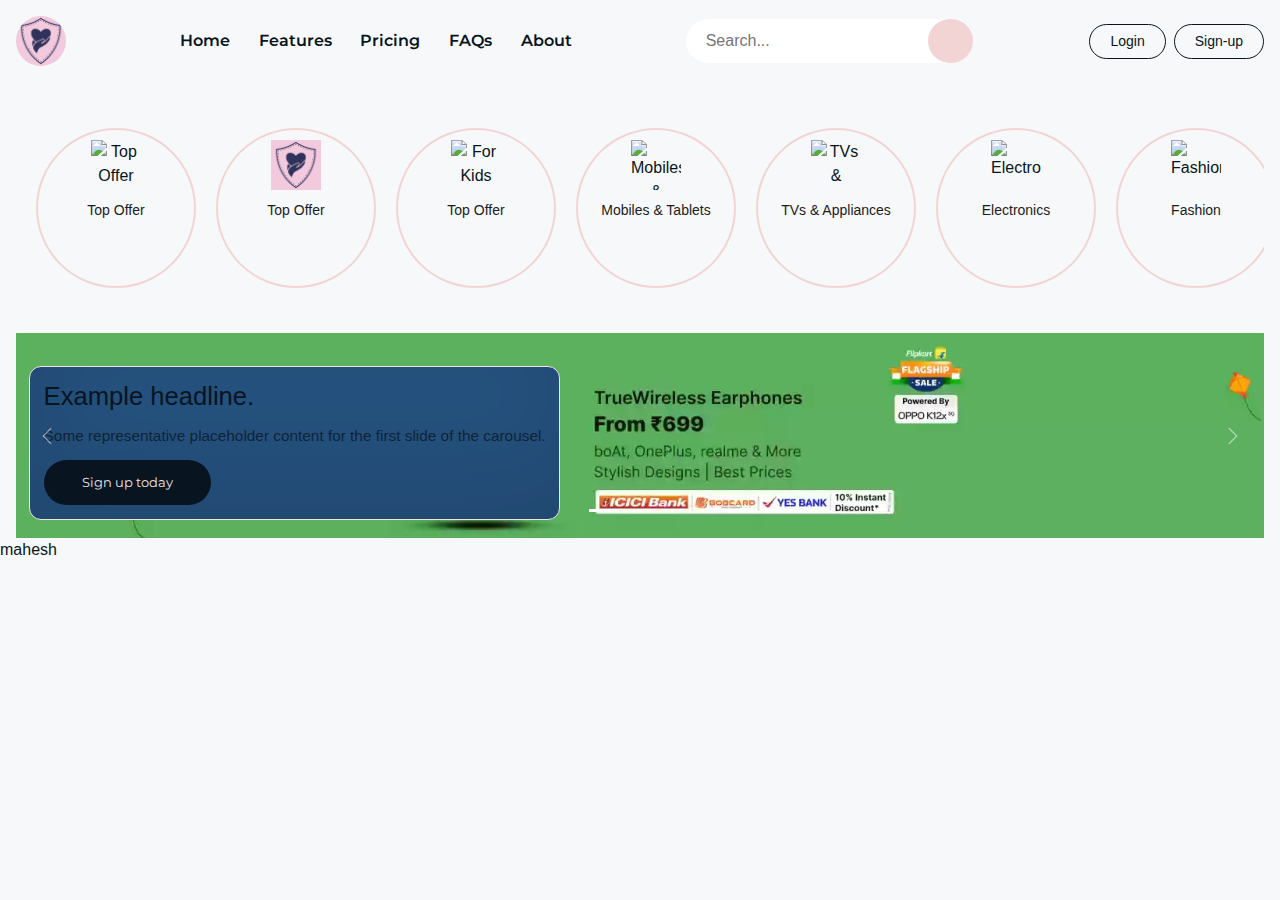
==== Home.html @ ba43386a "all good till carousel" ====
<!DOCTYPE html>
<html lang="en">

<head>
    <meta charset="UTF-8">
    <meta name="viewport" content="width=device-width, initial-scale=1.0">
    <title>Document</title>
    <link href="https://cdn.jsdelivr.net/npm/bootstrap@5.3.3/dist/css/bootstrap.min.css" rel="stylesheet"
        integrity="sha384-QWTKZyjpPEjISv5WaRU9OFeRpok6YctnYmDr5pNlyT2bRjXh0JMhjY6hW+ALEwIH" crossorigin="anonymous">
    <link rel="stylesheet" href="./global.css">

    <link rel="stylesheet" href="https://cdnjs.cloudflare.com/ajax/libs/font-awesome/6.4.2/css/all.min.css"
        integrity="sha512-z3gLpd7yknf1YoNbCzqRKc4qyor8gaKU1qmn+CShxbuBusANI9QpRohGBreCFkKxLhei6S9CQXFEbbKuqLg0DA=="
        crossorigin="anonymous" referrerpolicy="no-referrer" />

<link rel="stylesheet" href="./custom.css">
</head>

<body>

    <!-- Desktop header -->
    <!-- larger than 1030 px  -->

    <header id="large-header" class="Header p-3 large-header ">
        <div class=" H-container  d-flex flex-wrap align-items-center justify-content-between ">
            <a href="/" class="d-flex align-items-center mb-2 mb-lg-0 text-white text-decoration-none">
                <img class="logo" src="assets/logo .png" alt="logo here">
            </a>

            <ul class="nav col-12 col-lg-auto  mb-md-0">
                <li><a href="#" class="nav-link px-2 ">Home</a></li>
                <li><a href="#" class="nav-link px-2 ">Features</a></li>
                <li><a href="#" class="nav-link px-2 ">Pricing</a></li>
                <li><a href="#" class="nav-link px-2 ">FAQs</a></li>
                <li><a href="#" class="nav-link px-2 ">About</a></li>
            </ul>

            <form class="search-form col-12 col-lg-auto mb-3 mb-lg-0 me-lg-3" role="search">
                <input type="search" class="search-input " placeholder="Search..." aria-label="Search">
                <button class="search-btn" type="submit"><i class="fa fa-search"></i></button>
            </form>

            <div class="text-end d-flex justify-content-between">
                <button type="button" class="btn outline_btn me-2">Login</button>
                <button type="button" class="btn outline_btn">Sign-up</button>
            </div>
        </div>
    </header>


    <!-- smaller header -->

    <header id="small-header" class="Header  small-header">
        <div class="px-3 py-2  border-bottom ">
            <div class="d-flex justify-content-between">
                <img class="logo mx-2" src="assets/logo .png" alt="">
                <svg class="bi me-2" width="40" height="32" role="img" aria-label="Bootstrap">
                    <use xlink:href="#bootstrap" />
                </svg>
                </a>

                <ul class="nav col-12 col-lg-auto  mb-md-0">
                    <li><a href="#" class="nav-link px-2 ">Home</a></li>
                    <li><a href="#" class="nav-link px-2 ">Features</a></li>
                    <li><a href="#" class="nav-link  px-2 ">Pricing</a></li>
                    <li><a href="#" class="nav-link px-2 ">FAQs</a></li>
                    <li><a href="#" class="nav-link px-2 ">About</a></li>
                </ul>
            </div>
        </div>
        <!-- Bottom nav -->
        <div class="d-flex align-items-center py-2 px-4 justify-content-between">
                
            <form class="search-form  d-flex justify-content-between  col-lg-auto" role="search">
                <input type="search" class="search-input " placeholder="Search..." aria-label="Search">
                <button class="search-btn" type="submit"><i class="fa fa-search"></i></button>
            </form>

            <div  class="d-flex justify-content-end  column-gap-3">
                <button  type="button" class=" outline_btn mx-2  me-2">Login</button>
                <button type="button" class="btn outline_btn ">Sign-up</button>
                <!-- <button class="cart  d-flex align-items-center column-gap-2 " type="submit">
                    <i class="fa-solid fa-cart-shopping"></i></i> 
                    <a href="">Cart</a>
                </button> -->
            </div>

        </div>

    </header>


    <!-- mobile header -->
    <!-- smaller than 576  -->
    
    <header id="mobile-header" class="  mobile-header">
        <div class="px-3 py-2  border-bottom ">
            <div class="d-flex justify-content-between">
                <img class="logo mx-2" src="assets/logo .png" alt="">
                <svg class="bi me-2" width="40" height="32" role="img" aria-label="Bootstrap">
                    <use xlink:href="#bootstrap" />
                </svg>
                
                <div  class="d-flex align-items-center justify-content-end  column-gap-1">
                  <button  type="button" class=" login outline_btn column-gap-3 ">
                      <i  class="fa fa-user"></i>
                      <a class="login" href="">Login</a>
                    </button>
                    <!-- Hamburger menu -->
                    <i onclick="sidebarHandler()" style="font-size:25px;" class=" mx-2  fa fa-bars"></i>

                <!-- SIDEBAR -->
       


                <!-- <button type="button" class="btn  btn-primary">Sign-up</button> -->
                <!-- <button class="cart  d-flex align-items-center column-gap-2 " type="submit">
                    <i class="fa-solid fa-cart-shopping"></i></i> 
                    <a href="">Cart</a>
                </button> -->
            </div>


            </div>
        </div>
        <!-- Bottom nav -->
        <div class="d-flex align-items-center py-2 px-4 justify-content-between">
                
            <form class="search-form w-100  d-flex justify-content-between  col-lg-auto" role="search">
                <input type="search" class="search-input " placeholder="Search..." aria-label="Search">
                <button class="search-btn" type="submit"><i class="fa fa-search"></i></button>
            </form>
        </div>

    </header>

    <!-- SIDEBAR FOR MOBILE HEADER -->

    
  <div style="height: 100%;"  id="sideBar" class="hidden  w-100 glassmorphism  flex-column flex-shrink-0 p-3 " style="width: 280px;">
    <div class="sidebarTop d-flex justify-content-between align-items-center"> 
      <div class=" d-flex">

         
        <div  class="d-flex align-items-center justify-content-end  column-gap-1">
          <button  type="button" class=" login outline_btn column-gap-3 ">
              <i  class="fa fa-user"></i>
              <a class="login" href="">Login</a>
            </button>
            <!-- Hamburger menu -->
            
        <!-- SIDEBAR -->



        <!-- <button type="button" class="btn  btn-primary">Sign-up</button> -->
        <!-- <button class="cart  d-flex align-items-center column-gap-2 " type="submit">
            <i class="fa-solid fa-cart-shopping"></i></i> 
            <a href="">Cart</a>
        </button> -->
    </div>

      </div>
        <button style="background-color: transparent; border: none;" >
            <i onclick="sidebarHandler()"  style="font-size: 30px;" class="fa-solid fa-xmark"></i>
        </button>
    
    </div>

    <hr>

    <ul class="nav nav-pills flex-column mb-auto">
      <li class="nav-item">
        <a href="#" class="nav-link" aria-current="page">
          <svg class="bi pe-none me-2" width="16" height="16"><use xlink:href="#home"/></svg>
          Home
        </a>
      </li>
      <li>
        <a href="#" class="nav-link ">
          <svg class="bi pe-none me-2" width="16" height="16"><use xlink:href="#speedometer2"/></svg>
          Dashboard
        </a>
      </li>
      <li>
        <a href="#" class="nav-link ">
          <svg class="bi pe-none me-2" width="16" height="16"><use xlink:href="#table"/></svg>
          Orders
        </a>
      </li>
      <li>
        <a href="#" class="nav-link ">
          <svg class="bi pe-none me-2" width="16" height="16"><use xlink:href="#grid"/></svg>
          Products
        </a>
      </li>
      <li>
        <a href="#" class="nav-link">
          <svg class="bi pe-none me-2" width="16" height="16"><use xlink:href="#people-circle"/></svg>
          Customers
        </a>
      </li>
    </ul>
    <hr>
    
  </div>  


  <!-- SIDEBAR  NOT COMPLETED  -->




  <!-- DIFFERENT  PRODUCT TYPE SLIDER  -->
<div class="main-con">
  <div class="category-container">
    <div class="category-item">
      <img src="top-offer.png" alt="Top Offer">
      <p>Top Offer</p>
    </div>
    <div class="category-item">
      <img src="assets/logo .png" alt="Books">
      <p>Top Offer</p>
    </div>
    <div class="category-item">
      <img src="kids.png" alt="For Kids">
      <p>Top Offer</p>
    </div>
    <div class="category-item">
      <img src="mobiles-tablets.png" alt="Mobiles & Tablets">
      <p>Mobiles & Tablets</p>
    </div>
    <div class="category-item">
      <img src="tvs-appliances.png" alt="TVs & Appliances">
      <p>TVs & Appliances</p>
    </div>
    <div class="category-item">
      <img src="electronics.png" alt="Electronics">
        <p>Electronics</p>
    </div>
    <div class="category-item">
        <img src="fashion.png" alt="Fashion">
        <p>Fashion</p>
    </div>
    <div class="category-item">
      <img src="beauty.png" alt="Beauty">
      <p>Beauty</p>
    </div>
    <div class="category-item">
      <img src="home-kitchen.png" alt="Home & Kitchen">
      <p>Home & Kitchen</p>
    </div>
    <div class="category-item">
      <img src="furniture.png" alt="Furniture">
      <p>Furniture</p>
    </div>
    <div class="category-item">
      <img src="travel.png" alt="Travel">
      <p>Travel</p>
    </div>
    <div class="category-item">
      <img src="grocery.png" alt="Grocery">
      <p>Grocery</p>
    </div>
  </div>
</div>
  
  <!-- CAROUSAL SECTION -->
  
  
  <div style="width: 97.5vw; margin: auto;" id="myCarousel" class="carousel slide mb-6" data-bs-ride="carousel">
    <div class="carousel-indicators">
      <button type="btn-sm" data-bs-target="#myCarousel" data-bs-slide-to="0" class="active" aria-current="true" aria-label="Slide 1"></button>
      <button type="btn-sm" data-bs-target="#myCarousel" data-bs-slide-to="1" aria-label="Slide 2"></button>
      <button type="btn-sm" data-bs-target="#myCarousel" data-bs-slide-to="2" aria-label="Slide 3"></button>
    </div>
    <div class="carousel-inner">
      <div class="carousel-item active">
        <div class="carousel-img-wrapper">
          <img src="assets/carousel1.webp" class="img-fluid" alt="">
        </div>
        <div class="container">
          <div style="max-width:fit-content; max-height: fit-content; padding: 1px ; align-self: center;" class="carousel-caption glassmorphism text-start">
            <h1>Example headline.</h1>
            <p class="opacity-75">Some representative placeholder content for the first slide of the carousel.</p>
            <p><a style="text-decoration: none; padding: 1vw 3vw;" class="btn btn-md pulse_btn" href="#">Sign up today</a></p>
          </div>
        </div>
      </div>
      <div class="carousel-item">
        <div class="carousel-img-wrapper">
          <img src="assets/cr2.webp" class="img-fluid" alt="">
        </div>
        <div class="container">
          <div style="max-width:fit-content; max-height: fit-content; padding: 1px; align-self: flex-end;" class="carousel-caption glassmorphism">
            <h1>Another example headline.</h1>
            <p>Some representative placeholder content for the second slide of the carousel.</p>
            <p><a style="text-decoration: none; padding: 1vw 3vw;" class="btn btn-md pulse_btn" href="#">Learn more</a></p>
          </div>
        </div>
      </div>
      <div class="carousel-item">
        <div class="carousel-img-wrapper">
          <img src="assets/cr3.webp" class="img-fluid" alt="">
        </div>
        <div class="container">
          <div style="max-width:fit-content; max-height: fit-content; padding: 1px;" class="carousel-caption  glassmorphism text-end">
            <h1>One more for good measure.</h1>
            <p>Some representative placeholder content for the third slide of this carousel.</p>
            <p><a style="text-decoration: none; padding: 1vw 3vw;" class="btn pulse_btn btn-md" href="#">Browse gallery</a></p>
          </div>
        </div>
      </div>
    </div>
    <button class="carousel-control-prev" type="button" data-bs-target="#myCarousel" data-bs-slide="prev">
      <span class="carousel-control-prev-icon" aria-hidden="true"></span>
      <span class="visually-hidden">Previous</span>
    </button>
    <button class="carousel-control-next" type="button" data-bs-target="#myCarousel" data-bs-slide="next">
      <span class="carousel-control-next-icon" aria-hidden="true"></span>
      <span class="visually-hidden">Next</span>
    </button>
  </div>
  

  <div> mahesh </div>



    <script src="https://cdn.jsdelivr.net/npm/bootstrap@5.3.3/dist/js/bootstrap.bundle.min.js"
        integrity="sha384-YvpcrYf0tY3lHB60NNkmXc5s9fDVZLESaAA55NDzOxhy9GkcIdslK1eN7N6jIeHz"
        crossorigin="anonymous"></script>
    <script src="./script.js"></script>
</body>

</html>
---- global.css ----
@import url('https://fonts.googleapis.com/css2?family=Lato:wght@400;700&family=Montserrat:wght@400;700&family=Nunito:wght@400;700&family=Oswald:wght@400;700&family=Pacifico&display=swap');

:root {
    /* COLORS */
--primary-color: #081520;        /* Primary buttons, links, and important highlights */
--secondary-color: #eee4e3;      /* Secondary buttons, alerts, or call-to-action elements */
--background-color: #f6f8fa;     /* Light background to contrast with the dark primary color */
--text-color: #1c1c1c;           /* Dark text for readability against the light background */
--heading-color: #2f3e4e;        /* Darker heading color to provide hierarchy */
--border-color: #f3d4d4;         /* Borders and dividers */
--hover-color: #25517e;          /* Hover states on buttons, links, etc. */
--shadow-color: rgba(0, 0, 0, 0.1); /* Box shadows */
--accent-color: #3b84a1;         /* Accents like badges, notifications, or highlights */


    /* FONTS */
 /* Primary Font: Use for headers, navigation bar, and buttons */
 --primary-font: 'Montserrat', sans-serif;

 /* Secondary Font: Use for body text, product descriptions, and blog posts */
 --secondary-font: 'Lato', sans-serif;

 /* Accent Font: Use for callouts and section titles (e.g., Featured Products, Sale Items) */
 --accent-font: 'Oswald', sans-serif;

 /* Support Font: Use for footer text, legal text, and small print */
 --support-font: 'Nunito', sans-serif;

 /* Decorative Font: Use for logos, special promotions, and sale banners */
 --decorative-font: 'Pacifico', cursive;

}





.pulse_btn {
    border-radius: 9999px;
    background-color: var(--primary-color);
    color: var(--secondary-color);
    padding: 0.375rem 1.25rem;
    font-family: var(--primary-font);
    font-size: 0.875rem;
    transition: all 0.3s ease;
    border: none;
    display: inline-flex;
    justify-content: center;
    align-items: center;
    font-size: 1vw;
  }
  
  .pulse_btn:hover {
    transform: scale(1.05);
    box-shadow: 0 0 10px var(--hover-color);
  }
  
  .pulse_btn:active {
    transform: scale(0.95);
    box-shadow: 0 0 5px var(--hover-color);
  }
  



.fill_animation_btn {
    border-radius: 9999px;
    background-color: transparent;
    color: var(--primary-color);
    padding: 0.375rem 1.25rem;
    font-family: var(--support-font);
    font-size: 0.875rem;
    transition: all 0.3s ease;
    border: 1px solid var(--primary-color);
    display: inline-flex;
    justify-content: center;
    align-items: center;
    position: relative;
    overflow: hidden;
  }
  
  .fill_animation_btn:hover {
    color: var(--secondary-color);
  }
  
  .fill_animation_btn::before {
    content: "";
    position: absolute;
    top: 0;
    left: -100%;
    width: 100%;
    height: 100%;
    background-color: var(--primary-color);
    transition: all 0.3s ease;
    z-index: -1;
  }
  
  .fill_animation_btn:hover::before {
    left: 0;
  }
  

.transparent_btn {
    border-radius: 9999px;
    background-color: transparent;
    color: var(--primary-color);
    padding: 0.375rem 1.25rem;
    font-family: var(--support-font);
    font-size: 0.875rem;
    transition: background-color 0.2s, color 0.2s;
    border: 1px solid var(--primary-color);
    display: inline-flex;
    justify-content: center;
    align-items: center;
  }
  
  .transparent_btn:hover {
    background-color: var(--primary-color);
    color: var(--secondary-color);
  }
  



  .accent_btn {
    border-radius: 0.375rem;
    background-color: var(--accent-color);
    color: var(--secondary-color);
    padding: 0.5rem 1.5rem;
    font-family: var(--accent-font);
    font-size: 1rem;
    transition: transform 0.2s, box-shadow 0.2s;
    border: none;
    display: inline-flex;
    justify-content: center;
    align-items: center;
    box-shadow: 0 4px 6px var(--shadow-color);
  }
  
  .accent_btn:hover {
    transform: scale(1.05);
    box-shadow: 0 6px 8px var(--shadow-color);
  }
  

  .black_btn {
    border-radius: 9999px;
    border: 1px solid var(--primary-color);
    background-color: var(--primary-color);
    padding-top: 0.375rem;
    padding-bottom: 0.375rem;
    padding-left: 1.25rem;
    padding-right: 1.25rem;
    color: var(--secondary-color);
    transition: all 0.2s;
    text-align: center;
    font-size: 0.875rem;
    font-family: 'Inter', sans-serif;
    display: flex;
    justify-content: center;
    align-items: center;
  }
  
  .black_btn:hover {
    background-color: var(--secondary-color);
    color: var(--primary-color);
  }
  
  .outline_btn {
    border-radius: 9999px;
    border: 1px solid var(--primary-color);
    background-color: transparent;
    padding-top: 0.375rem;
    padding-bottom: 0.375rem;
    padding-left: 1.25rem;
    padding-right: 1.25rem;
    color: var(--primary-color);
    transition: all 0.2s;
    text-align: center;
    font-size: 0.875rem;
    font-family: 'Inter', sans-serif;
    display: flex;
    justify-content: center;
    align-items: center;
  }
  
  .outline_btn:hover {
    background-color: var(--primary-color);
    color: var(--secondary-color);
  }
  
  
  .orange_gradient {
    background-image: linear-gradient(to right, #f59e0b, #ea580c, #d97706);
    background-clip: text;
    color: transparent;
  }
  
  .green_gradient {
    background-image: linear-gradient(to right, #4ade80, #10b981);
    background-clip: text;
    color: transparent;
  }
  
  .blue_gradient {
    background-image: linear-gradient(to right, #2563eb, #06b6d4);
    background-clip: text;
    color: transparent;
  }
  
  .desc {
    margin-top: 1.25rem;
    font-size: 1.125rem;
    color: var(--hover-color);
    max-width: 42rem;
  }
  
  .copy_btn {
    width: 1.75rem;
    height: 1.75rem;
    border-radius: 9999px;
    background-color: var(--shadow-color);
    box-shadow: inset 10px -50px 94px 0 var(--hover-color);
    backdrop-filter: blur(10px);
    display: flex;
    justify-content: center;
    align-items: center;
    cursor: pointer;
  }
  
  .glassmorphism {
    border-radius: 0.75rem;
    border: 1px solid var(--secondary-color);
    background-color: var(--hover-color);
    box-shadow: inset 10px -50px 94px 0 var(--shadow-color);
    backdrop-filter: blur(10px);
    padding: 1.25rem;
  }
  


body {
    display: flex;
    flex-direction: column;
    scroll-behavior: smooth;
    /* background-color: #30325b !important; */
    overflow-x: hidden !important;
    font-family: Arial, sans-serif;
    background-color: var(--background-color);
    color: var(--primary-color);
  }
  

.hidden {
    top:0;
    left: 110vw;
    display: none;
  }
  
  .flex {

    display: flex;
    position: absolute;
    top: 0;
    left: 0;

  }
  


#small-header{
    width: 100vw;
display: flex;
flex-direction: column;
}


#large-header{
    display: none;
}

#mobile-header{
    overflow: hidden;
    width: 100vw;
}


.Header{
    background-color: var(--background-color);
    color: var(--primary-color) ;
}

.H-container{
    display: flex;
    justify-content: space-evenly;
}

.logo{
    width: 50px;
    height: 50px;
    border-radius: 300px;
}

.nav{
    font-weight: 600;
    font-family: var(--primary-font);
    width: fit-content;
    display: flex;
    gap: 1vw;
}
.nav a{
    color: var(--primary-color);
}
.nav a:hover{
    color: var(--hover-color);
}

.search-form{
    margin: 0;
    border-radius: 60px;
    background-color: white;
    width: fit-content;
    display: flex;
    flex-direction: row;
}

.search-input{
    outline: none;
    border-radius: 40px;
    padding: 10px;
    border: none;
    margin: 0px 5px 0px 10px;
}

.search-btn{
    background-color: var(--border-color);
    width: 45px;
    border-radius: 60px;
    border: none;
    margin-right: -5px;
}

.search-btn:hover{
    color:var(--secondary-color) ;
    background-color: var(--primary-color);
}

.cart{
    border: none;
}

.cart i{
    color: var(--primary-color);
}
.cart a{
    text-decoration: none;
    font-size: 20px;
    font-weight:700;
    font-family: var(--primary-font);
}

.fa-search{
    border: none;
    text-decoration: none;
}

.fa-cart-shopping{
    /* width: 60px; */
    /* height: 60px; */
       font-size: 2vw;
}

.fa-bars:hover{
color: var(--secondary-color);
}

.login a {
    
    color: var(--primary-color);
    outline: none;
    border: none;
    text-decoration: none;
    font-family: var(--primary-font);
    /* color: var(--primary-color); */
}
.login:hover a{
    color: whitesmoke;
}


/* SIDEBAR */


#sideBar{
    background-color: var(--border-color);
}

.nav-link{
    color: var(--primary-color);
}



/* DIFFERENT PRODUCT TYPE */


.main-con{
    overflow-x: scroll;
    overflow-y: hidden;
    -ms-overflow-style: none;  /* IE and Edge */
    scrollbar-width: none; 
    width: 97.5vw;
    margin: auto;
    margin-top: 2vw ;
    margin-bottom: 2vw ;
    
}


.main-con::-webkit-scrollbar {
    display: none;  /* Safari and Chrome */
}



.category-container {
    display: flex;
    overflow-x: auto;
    padding: 20px;
    gap: 20px;
    justify-content: center;
    width: fit-content;
}

.category-item {
    display: flex;
    flex-direction: column;
    align-items: center;
    text-align: center;
    width: 160px;
    height: 160px;
    border: 2px solid var(--border-color);
    /* border-color: var(--border-color); */
    border-radius: 120px;
    padding: 10px;
    transition: transform 0.3s ease;
}

.category-item img {
    width: 50px;
    height: 50px;
}

.category-item p {
    margin-top: 10px;
    font-size: 14px;
    color: var(--text-color) ;
}

.category-item:hover {
    transform: scale(1.1);
}

/* Responsive for smaller screens */
@media (max-width: 768px) {
    .category-container {
        overflow-x: scroll;
        padding: 10px;
    }
    
    
}










/* CAROUSEL */

.carousel-inner{
    height: 16vw;
    max-height: fit-content;
    
}

.carousel-caption{
    
    left: 1vw;
}

.carousel-img-wrapper {
  position: relative;
  width: 100%;
  padding-top: calc(265 / 1600 * 100%); /* Aspect ratio: height / width * 100% */
  overflow: hidden;
}

.carousel-img-wrapper img {
  position: absolute;
  top: 0;
  left: 0;
  width: 100%;
  height: 100%;
  object-fit: cover;
}

.carousel-indicators button {
  width: 12px;
  height: 12px;
  background-color: var(--text-color);
}

.carousel-control-prev, .carousel-control-next {
  width: 5%;
}

.carousel-control-prev-icon, .carousel-control-next-icon {
  width: 20px;
  height: 20px;
  background-size: 100% 100%;
}


.carousel-caption h1{
    margin: 1vw;
    color: var(--primary-color);
    font-size: 2vw;
}

.carousel-caption p{
    margin: 1vw;
    color: var(--primary-color);
    font-size: 1.2vw;
}








@media (min-width: 1030px) {
    
    #large-header{
        display: block;
    }
    #small-header{
        display: none;
    }
    
#mobile-header{
    display: none;
}


#sideBar{
    display: none;
}



    /* Styles for large desktops and larger screens */
}

@media (min-width: 769px) and (max-width: 1029px) {
      
    #large-header{ 
        display: none;
    }

    
#small-header{
    display: block;
}


#mobile-header{
    display: none;
}

#sideBar{
    display: none;
}


.carousel-caption{
    position: relative;
    top: -14vw;
    /* margin: auto; */
}


    
}
@media (min-width: 577px) and (max-width: 768px) {
    /* Styles for tablets */
    
#large-header{
    display: none;
}

#mobile-header{
    display: none;
}

#sideBar{
    display: none;
}


.carousel-caption{
    position: relative;
    top: -14vw;
}


.carousel-indicators{
    display: none;
  }
  

}

@media (max-width: 576px) {
    /* Styles for extra small devices like smartphones */
    
#large-header{
    display: none;
}

#small-header{
    display: none;
}


.carousel-indicators{
    display: none;
  }
  
  

.carousel-caption{
    position: relative;
    top: -14vw;
}

.carousel-caption h1{
    margin: 1vw;
    font-size: 1vw;
}

.carousel-caption p{
    margin: 1vw;
    font-size: 0.8vw;
}
  
}
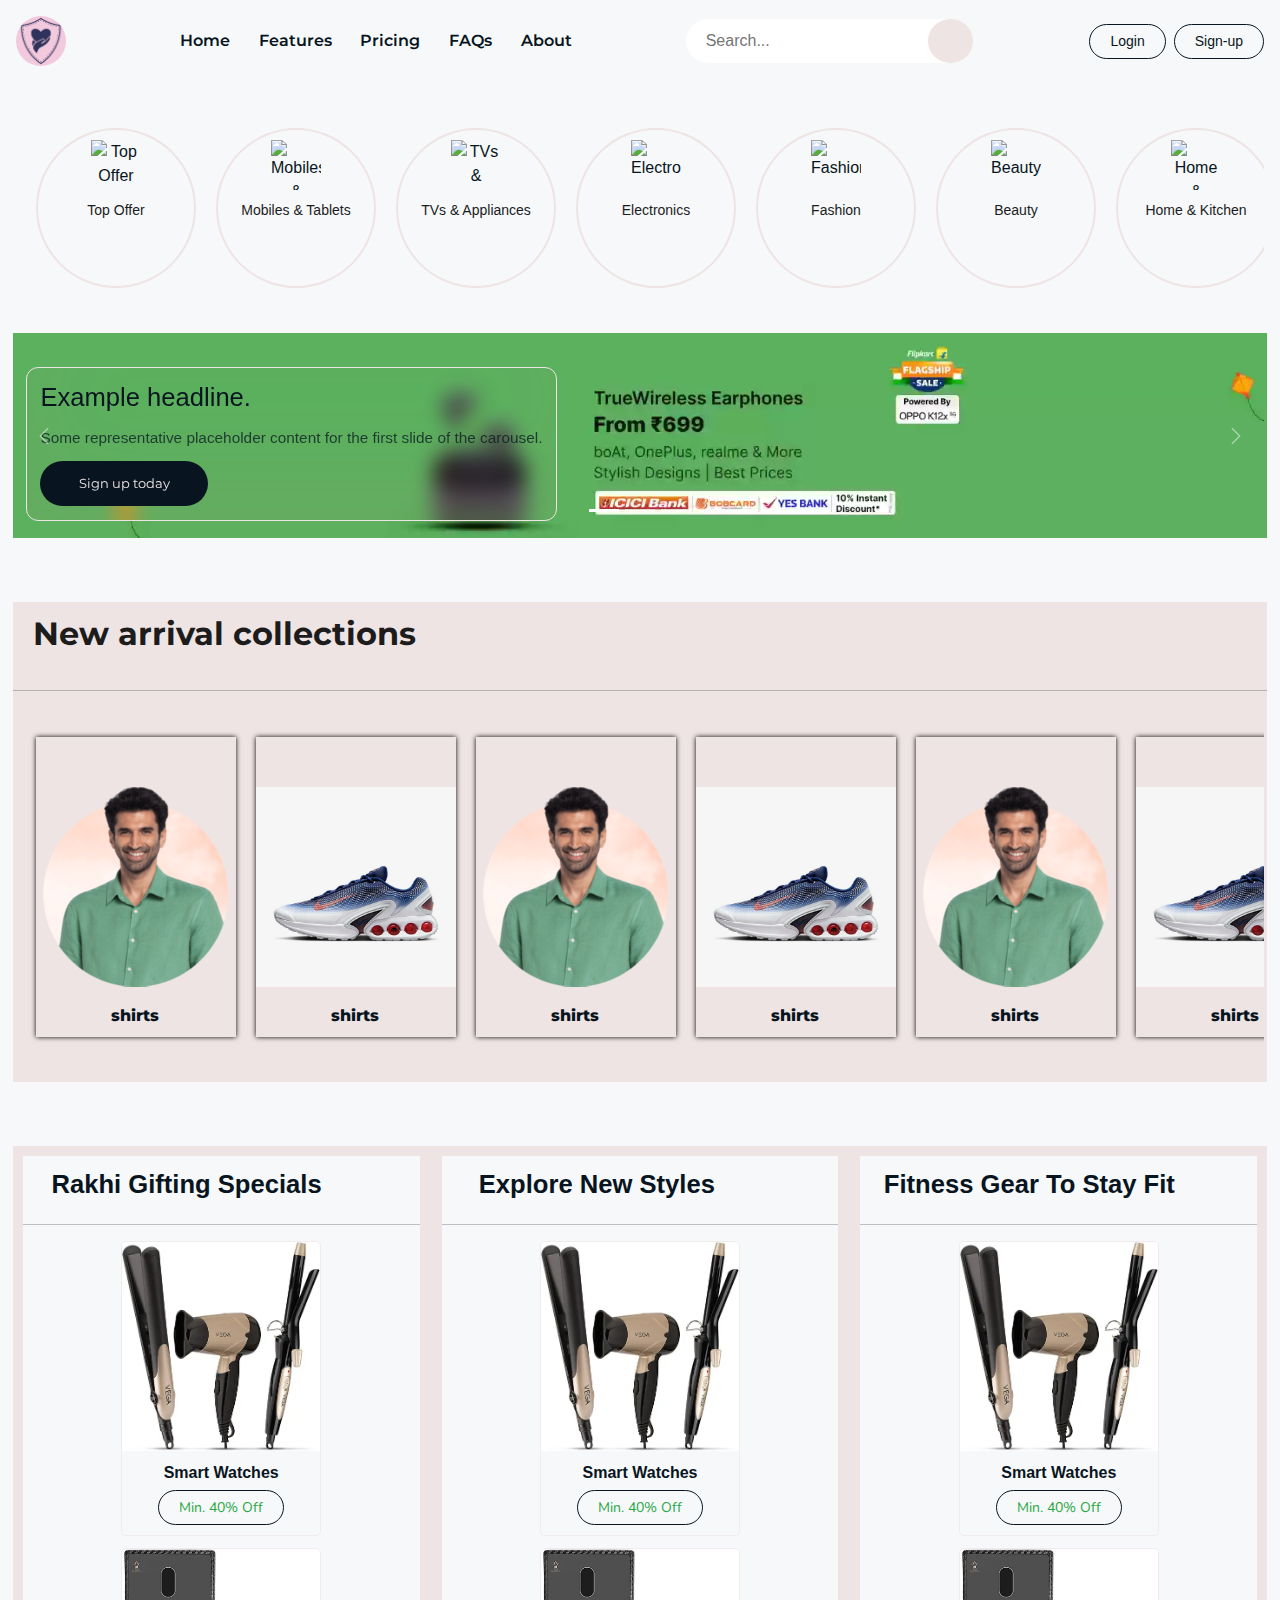
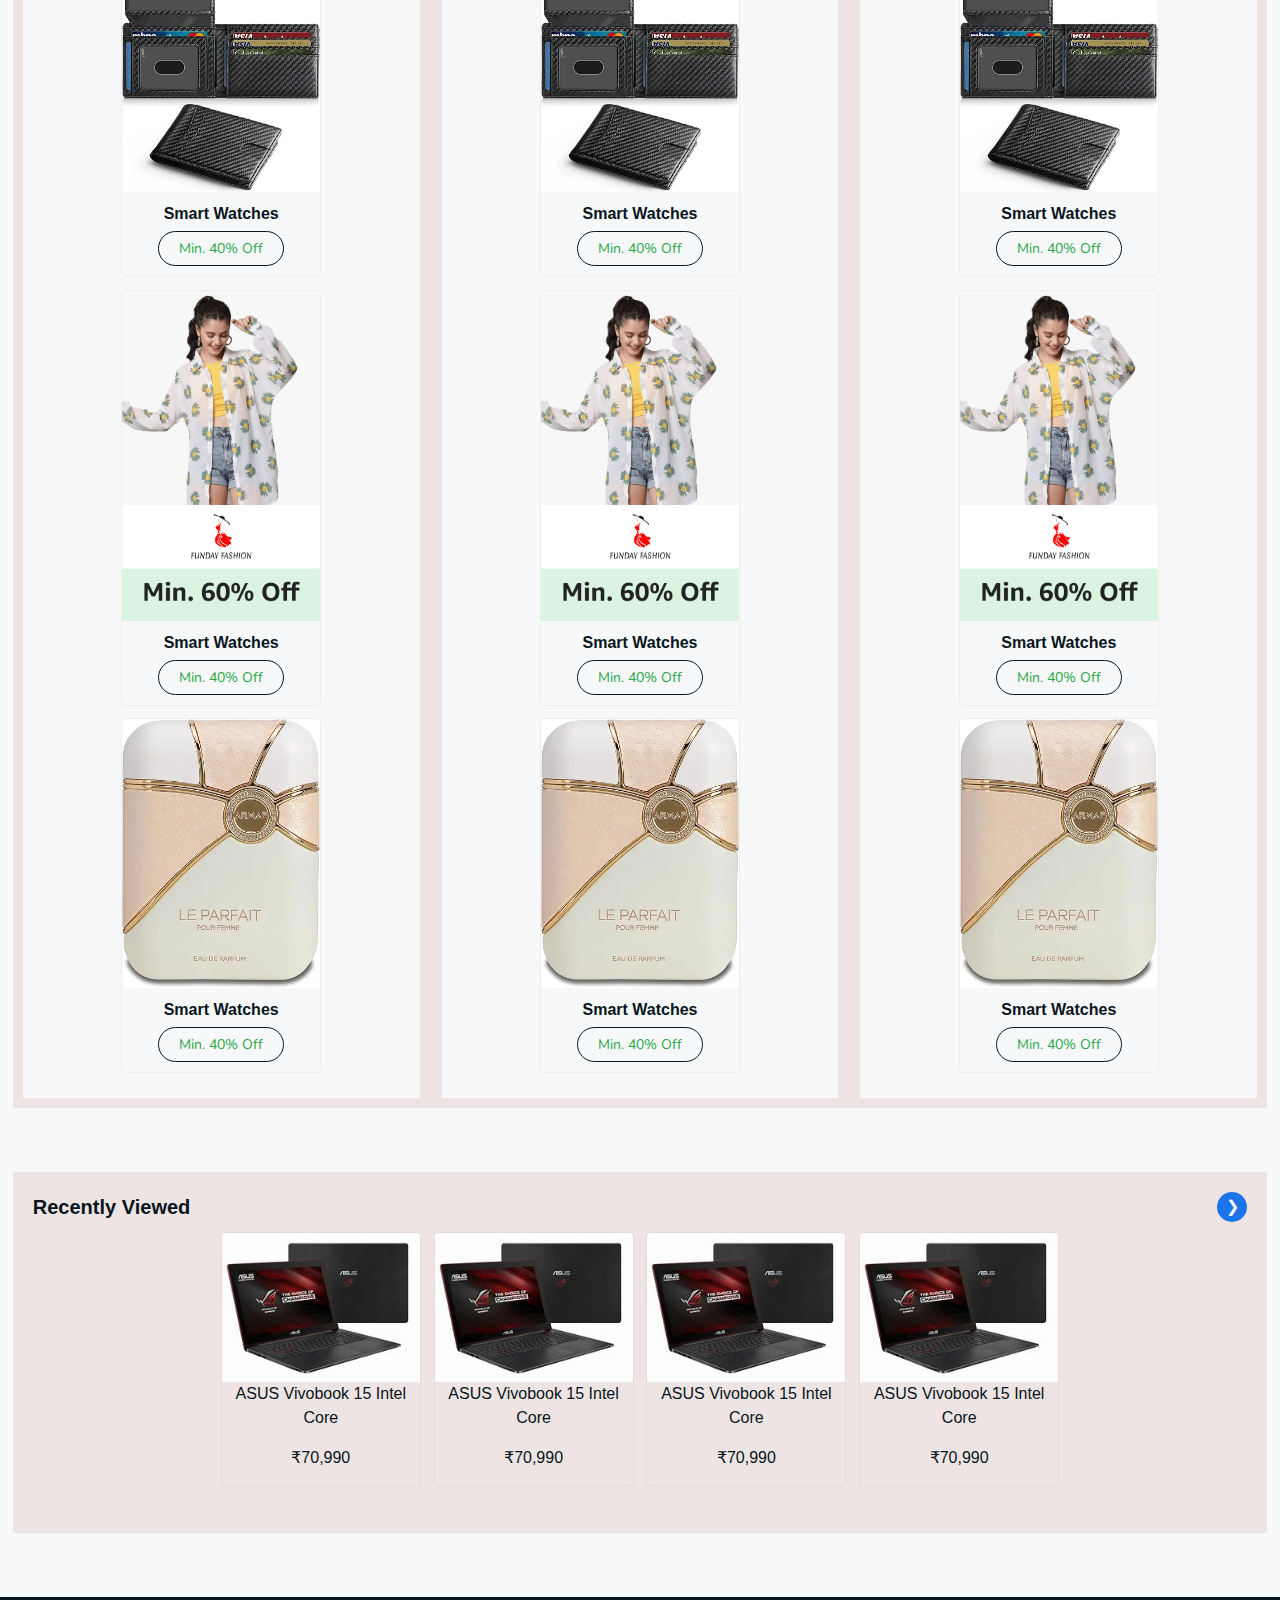
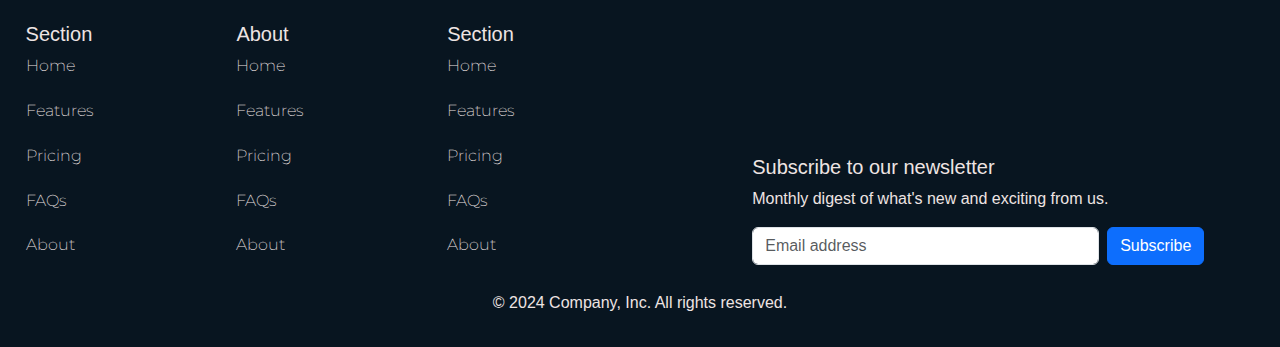
==== commit 87f4a37f: "home page design completed and it is responsiveness is fine" ====
--- a/Home.html
+++ b/Home.html
@@ -218,14 +218,7 @@
       <img src="top-offer.png" alt="Top Offer">
       <p>Top Offer</p>
     </div>
-    <div class="category-item">
-      <img src="assets/logo .png" alt="Books">
-      <p>Top Offer</p>
-    </div>
-    <div class="category-item">
-      <img src="kids.png" alt="For Kids">
-      <p>Top Offer</p>
-    </div>
+   
     <div class="category-item">
       <img src="mobiles-tablets.png" alt="Mobiles & Tablets">
       <p>Mobiles & Tablets</p>
@@ -268,7 +261,7 @@
   <!-- CAROUSAL SECTION -->
   
   
-  <div style="width: 97.5vw; margin: auto;" id="myCarousel" class="carousel slide mb-6" data-bs-ride="carousel">
+  <div style="width: 98vw; margin: auto; margin-bottom: 5vw;" id="myCarousel" class="carousel slide mb-6" data-bs-ride="carousel">
     <div class="carousel-indicators">
       <button type="btn-sm" data-bs-target="#myCarousel" data-bs-slide-to="0" class="active" aria-current="true" aria-label="Slide 1"></button>
       <button type="btn-sm" data-bs-target="#myCarousel" data-bs-slide-to="1" aria-label="Slide 2"></button>
@@ -323,7 +316,530 @@
   </div>
   
 
-  <div> mahesh </div>
+  <!-- NEW ARRIVAL SECTION  -->
+
+  <div style="width: 98vw; margin: auto; margin-bottom: 5vw;" class="new-arrivals"> 
+    <div class="n-a-top">
+      <h2>New arrival collections</h2>
+      
+    </div>
+    <hr>
+
+    <div class="n-a-body">
+      <div style="display: flex; flex-direction: row;" class="category-container">
+     
+        <!-- card -->
+        <div class="con">
+          <img class="card-image" src="assets/menShirt.png" alt="Flower Embroidery Hoop Art">
+          <div class="overlay">
+            <div class="items"></div>
+            <div class="items head">
+              <p>Flower Embroidery Hoop Art</p>
+              <hr>
+            </div>
+            <div class="items price">
+              <p class="old">$699</p>
+              <p class="new">$345</p>
+            </div>
+            <div class="items cart">
+              <span>EXPLORE MORE</span>
+              <i style="padding-left: 4px; color: var(--secondary-color);" class="fa-solid fa-arrow-right"></i>              
+            
+            </div>
+          </div>
+          <p class="n-a-card-names" >shirts</p>
+        </div>
+        
+     
+        
+     
+        <!-- card -->
+        <div class="con">
+          <img class="card-image" src="assets/ms1.png" alt="Flower Embroidery Hoop Art">
+          <div class="overlay">
+            <div class="items"></div>
+            <div class="items head">
+              <p>Flower Embroidery Hoop Art</p>
+              <hr>
+            </div>
+            <div class="items price">
+              <p class="old">$699</p>
+              <p class="new">$345</p>
+            </div>
+            <div class="items cart">
+              <span>EXPLORE MORE</span>
+              <i style="padding-left: 4px; color: var(--secondary-color);" class="fa-solid fa-arrow-right"></i>              
+              
+            </div>
+          </div>
+          <p class="n-a-card-names" >shirts</p>
+        </div>
+        
+
+        
+
+        
+        <!-- card -->
+        <div class="con">
+          <img class="card-image" src="assets/menShirt.png" alt="Flower Embroidery Hoop Art">
+          <div class="overlay">
+            <div class="items"></div>
+            <div class="items head">
+              <p>Flower Embroidery Hoop Art</p>
+              <hr>
+            </div>
+            <div class="items price">
+              <p class="old">$699</p>
+              <p class="new">$345</p>
+            </div>
+            <div class="items cart">
+              <span>EXPLORE MORE</span>
+              <i style="padding-left: 4px; color: var(--secondary-color);" class="fa-solid fa-arrow-right"></i>              
+            
+            </div>
+          </div>
+          <p class="n-a-card-names" >shirts</p>
+        </div>
+        
+     
+        
+     
+        <!-- card -->
+        <div class="con">
+          <img class="card-image" src="assets/ms1.png" alt="Flower Embroidery Hoop Art">
+          <div class="overlay">
+            <div class="items"></div>
+            <div class="items head">
+              <p>Flower Embroidery Hoop Art</p>
+              <hr>
+            </div>
+            <div class="items price">
+              <p class="old">$699</p>
+              <p class="new">$345</p>
+            </div>
+            <div class="items cart">
+              <span>EXPLORE MORE</span>
+              <i style="padding-left: 4px; color: var(--secondary-color);" class="fa-solid fa-arrow-right"></i>              
+              
+            </div>
+          </div>
+          <p class="n-a-card-names" >shirts</p>
+        </div>
+        
+
+        
+
+        
+        <!-- card -->
+        <div class="con">
+          <img class="card-image" src="assets/menShirt.png" alt="Flower Embroidery Hoop Art">
+          <div class="overlay">
+            <div class="items"></div>
+            <div class="items head">
+              <p>Flower Embroidery Hoop Art</p>
+              <hr>
+            </div>
+            <div class="items price">
+              <p class="old">$699</p>
+              <p class="new">$345</p>
+            </div>
+            <div class="items cart">
+              <span>EXPLORE MORE</span>
+              <i style="padding-left: 4px; color: var(--secondary-color);" class="fa-solid fa-arrow-right"></i>              
+            
+            </div>
+          </div>
+          <p class="n-a-card-names" >shirts</p>
+        </div>
+        
+     
+        
+     
+        <!-- card -->
+        <div class="con">
+          <img class="card-image" src="assets/ms1.png" alt="Flower Embroidery Hoop Art">
+          <div class="overlay">
+            <div class="items"></div>
+            <div class="items head">
+              <p>Flower Embroidery Hoop Art</p>
+              <hr>
+            </div>
+            <div class="items price">
+              <p class="old">$699</p>
+              <p class="new">$345</p>
+            </div>
+            <div class="items cart">
+              <span>EXPLORE MORE</span>
+              <i style="padding-left: 4px; color: var(--secondary-color);" class="fa-solid fa-arrow-right"></i>              
+              
+            </div>
+          </div>
+          <p class="n-a-card-names" >shirts</p>
+        </div>
+        
+
+        
+
+        
+        <!-- card -->
+        <div class="con">
+          <img class="card-image" src="assets/menShirt.png" alt="Flower Embroidery Hoop Art">
+          <div class="overlay">
+            <div class="items"></div>
+            <div class="items head">
+              <p>Flower Embroidery Hoop Art</p>
+              <hr>
+            </div>
+            <div class="items price">
+              <p class="old">$699</p>
+              <p class="new">$345</p>
+            </div>
+            <div class="items cart">
+              <span>EXPLORE MORE</span>
+              <i style="padding-left: 4px; color: var(--secondary-color);" class="fa-solid fa-arrow-right"></i>              
+            
+            </div>
+          </div>
+          <p class="n-a-card-names" >shirts</p>
+        </div>
+        
+     
+        
+     
+        <!-- card -->
+        <div class="con">
+          <img class="card-image" src="assets/ms1.png" alt="Flower Embroidery Hoop Art">
+          <div class="overlay">
+            <div class="items"></div>
+            <div class="items head">
+              <p>Flower Embroidery Hoop Art</p>
+              <hr>
+            </div>
+            <div class="items price">
+              <p class="old">$699</p>
+              <p class="new">$345</p>
+            </div>
+            <div class="items cart">
+              <span>EXPLORE MORE</span>
+              <i style="padding-left: 4px; color: var(--secondary-color);" class="fa-solid fa-arrow-right"></i>              
+              
+            </div>
+          </div>
+          <p class="n-a-card-names" >shirts</p>
+        </div>
+        
+
+        
+
+        
+        <!-- card -->
+        <div class="con">
+          <img class="card-image" src="assets/menShirt.png" alt="Flower Embroidery Hoop Art">
+          <div class="overlay">
+            <div class="items"></div>
+            <div class="items head">
+              <p>Flower Embroidery Hoop Art</p>
+              <hr>
+            </div>
+            <div class="items price">
+              <p class="old">$699</p>
+              <p class="new">$345</p>
+            </div>
+            <div class="items cart">
+              <span>EXPLORE MORE</span>
+              <i style="padding-left: 4px; color: var(--secondary-color);" class="fa-solid fa-arrow-right"></i>              
+            
+            </div>
+          </div>
+          <p class="n-a-card-names" >shirts</p>
+        </div>
+        
+     
+        
+     
+        <!-- card -->
+        <div class="con">
+          <img class="card-image" src="assets/ms1.png" alt="Flower Embroidery Hoop Art">
+          <div class="overlay">
+            <div class="items"></div>
+            <div class="items head">
+              <p>Flower Embroidery Hoop Art</p>
+              <hr>
+            </div>
+            <div class="items price">
+              <p class="old">$699</p>
+              <p class="new">$345</p>
+            </div>
+            <div class="items cart">
+              <span>EXPLORE MORE</span>
+              <i style="padding-left: 4px; color: var(--secondary-color);" class="fa-solid fa-arrow-right"></i>              
+              
+            </div>
+          </div>
+          <p class="n-a-card-names" >shirts</p>
+        </div>
+        
+
+        
+
+        
+
+      </div>
+    </div> 
+  </div>
+
+
+  <!-- ANOTHER SECTION -->
+
+
+
+  <div style="width: 98vw; margin: auto; margin-bottom: 5vw;" class="con-main">
+    <!-- Section 1: Rakhi Gifting Specials -->
+    <div class="con-section">
+        <div class="con-section-header">
+            <h2>Rakhi Gifting Specials</h2>
+            <button class="con-arrow-btn"> <i class="fa-solid fa-arrow-right"></i></button>
+        </div>
+        <hr/>
+        <div class="con-cards">
+            <div class="con-card">
+                <img src="assets/wa1.webp" alt="Smart Watches">
+                <div>
+                  <p class="con-title">Smart Watches</p>
+                  <p class="con-offer fill_animation_btn  ">Min. 40% Off</p>
+                </div>
+            </div>
+            <div class="con-card">
+              <img src="assets/ma1.webp" alt="Smart Watches">
+              <div>
+                <p class="con-title">Smart Watches</p>
+                <p class="con-offer fill_animation_btn">Min. 40% Off</p>
+              </div>
+            </div>
+            
+            <div class="con-card">
+              <img src="assets/west4.png" alt="Smart Watches">
+              <div>
+                <p class="con-title">Smart Watches</p>
+                <p class="con-offer fill_animation_btn">Min. 40% Off</p>
+              </div>
+            </div>
+            
+            <div class="con-card">
+              <img src="assets/wa2.webp" alt="Smart Watches">
+              <div>
+                <p class="con-title">Smart Watches</p>
+                <p class="con-offer fill_animation_btn">Min. 40% Off</p>
+              </div>
+            </div>
+            
+        </div>
+    </div>
+
+    <!-- Section 2: Explore New Styles -->
+    <div class="con-section">
+        <div class="con-section-header">
+            <h2>Explore New Styles</h2>
+            <button class="con-arrow-btn"> <i class="fa-solid fa-arrow-right"></i></button>
+        </div>
+        <hr/>
+
+        <div class="con-cards">
+          <div class="con-card">
+              <img src="assets/wa1.webp" alt="Smart Watches">
+              <div>
+                <p class="con-title">Smart Watches</p>
+                <p class="con-offer fill_animation_btn">Min. 40% Off</p>
+              </div>
+          </div>
+          <div class="con-card">
+            <img src="assets/ma1.webp" alt="Smart Watches">
+            <div>
+              <p class="con-title">Smart Watches</p>
+              <p class="con-offer fill_animation_btn">Min. 40% Off</p>
+            </div>
+          </div>
+          
+          <div class="con-card">
+            <img src="assets/west4.png" alt="Smart Watches">
+            <div>
+              <p class="con-title">Smart Watches</p>
+              <p class="con-offer fill_animation_btn">Min. 40% Off</p>
+            </div>
+          </div>
+          
+          <div class="con-card">
+            <img src="assets/wa2.webp" alt="Smart Watches">
+            <div>
+              <p class="con-title">Smart Watches</p>
+              <p class="con-offer fill_animation_btn">Min. 40% Off</p>
+            </div>
+          </div>
+          
+      </div>
+    </div>
+
+    <!-- Section 3: Fitness Gear To Stay Fit -->
+    <div class="con-section">
+        <div class="con-section-header">
+            <h2>Fitness Gear To Stay Fit</h2>
+            <button class="con-arrow-btn"> <i class="fa-solid fa-arrow-right"></i></button>
+        </div>
+        <hr/>
+
+        <div class="con-cards">
+          <div class="con-card">
+              <img src="assets/wa1.webp" alt="Smart Watches">
+              <div>
+                <p class="con-title">Smart Watches</p>
+                <p class="con-offer fill_animation_btn">Min. 40% Off</p>
+              </div>
+          </div>
+          <div class="con-card">
+            <img src="assets/ma1.webp" alt="Smart Watches">
+            <div>
+              <p class="con-title">Smart Watches</p>
+              <p class="con-offer fill_animation_btn">Min. 40% Off</p>
+            </div>
+          </div>
+          
+          <div class="con-card">
+            <img src="assets/west4.png" alt="Smart Watches">
+            <div>
+              <p class="con-title">Smart Watches</p>
+              <p class="con-offer fill_animation_btn">Min. 40% Off</p>
+            </div>
+          </div>
+          
+          <div class="con-card">
+            <img src="assets/wa2.webp" alt="Smart Watches">
+            <div>
+              <p class="con-title">Smart Watches</p>
+              <p class="con-offer fill_animation_btn">Min. 40% Off</p>
+            </div>
+          </div>
+          
+      </div>
+    </div>
+</div>
+
+
+  <!--RECENTLY VIEWED SECTION -->
+
+
+  <div  style="width: 98vw; margin: auto; margin-bottom: 5vw; " class="recently-viewed-container">
+    <div class="recently-viewed-header">
+        <h2>Recently Viewed</h2>
+        <button class="arrow-button">❯</button>
+    </div>
+  <div class="con-cards">
+      <div class="con-card">
+        <img src="assets/lap.jpeg" alt="Smart Watches">
+        <div>
+          <p class="product-title">ASUS Vivobook 15 Intel Core</p>
+          <p class="product-price"><span class="original-price">₹70,990</span></p>
+        </div>
+    </div>
+      <div class="con-card">
+        <img src="assets/lap.jpeg" alt="Smart Watches">
+        <div>
+          <p class="product-title">ASUS Vivobook 15 Intel Core</p>
+          <p class="product-price"><span class="original-price">₹70,990</span></p>
+        </div>
+    </div>
+      <div class="con-card">
+        <img src="assets/lap.jpeg" alt="Smart Watches">
+        <div>
+          <p class="product-title">ASUS Vivobook 15 Intel Core</p>
+          <p class="product-price"><span class="original-price">₹70,990</span></p>
+        </div>
+    </div>
+      <div class="con-card">
+        <img src="assets/lap.jpeg" alt="Smart Watches">
+        <div>
+          <p class="product-title">ASUS Vivobook 15 Intel Core</p>
+          <p class="product-price"><span class="original-price">₹70,990</span></p>
+        </div>
+    </div>
+  </div>
+</div>
+
+
+<!-- Footer section -->
+
+
+
+<div class="footer">
+  <footer class="footer-container">
+    <div class="row">
+    <div class="cols">
+
+        <div class="f-sec sec1">
+          <h5>Section</h5>
+          <ul class="nav flex-column">
+            <li class="nav-item mb-2"><a href="#" class="nav-link p-0 text-body-secondary">Home</a></li>
+            <li class="nav-item mb-2"><a href="#" class="nav-link p-0 text-body-secondary">Features</a></li>
+            <li class="nav-item mb-2"><a href="#" class="nav-link p-0 text-body-secondary">Pricing</a></li>
+            <li class="nav-item mb-2"><a href="#" class="nav-link p-0 text-body-secondary">FAQs</a></li>
+            <li class="nav-item mb-2"><a href="#" class="nav-link p-0 text-body-secondary">About</a></li>
+          </ul>
+        </div>
+        
+        <div class=" f-sec sec2">
+          <h5>About</h5>
+          <ul class="nav flex-column">
+            <li class="nav-item mb-2"><a href="#" class="nav-link p-0 text-body-secondary">Home</a></li>
+          <li class="nav-item mb-2"><a href="#" class="nav-link p-0 text-body-secondary">Features</a></li>
+          <li class="nav-item mb-2"><a href="#" class="nav-link p-0 text-body-secondary">Pricing</a></li>
+          <li class="nav-item mb-2"><a href="#" class="nav-link p-0 text-body-secondary">FAQs</a></li>
+          <li class="nav-item mb-2"><a href="#" class="nav-link p-0 text-body-secondary">About</a></li>
+        </ul>
+      </div>
+
+      <div class=" f-sec sec3">
+        <h5>Section</h5>
+        <ul class="nav flex-column">
+          <li class="nav-item mb-2"><a href="#" class="nav-link p-0 text-body-secondary">Home</a></li>
+          <li class="nav-item mb-2"><a href="#" class="nav-link p-0 text-body-secondary">Features</a></li>
+          <li class="nav-item mb-2"><a href="#" class="nav-link p-0 text-body-secondary">Pricing</a></li>
+          <li class="nav-item mb-2"><a href="#" class="nav-link p-0 text-body-secondary">FAQs</a></li>
+          <li class="nav-item mb-2"><a href="#" class="nav-link p-0 text-body-secondary">About</a></li>
+        </ul>
+      </div>
+      
+    </div>
+
+      <div class="f-form ">
+        <form>
+          <h5>Subscribe to our newsletter</h5>
+          <p>Monthly digest of what's new and exciting from us.</p>
+          <div class="d-flex flex-column flex-sm-row w-100 gap-2">
+            <label for="newsletter1" class="visually-hidden">Email address</label>
+            <input id="newsletter1" type="text" class="form-control" placeholder="Email address">
+            <button class="btn btn-primary" type="button">Subscribe</button>
+          </div>
+        </form>
+      </div>
+    </div>
+
+    <div class="footer-bottom">
+      <p>&copy; 2024 Company, Inc. All rights reserved.</p>
+      <ul class="list-unstyled d-flex">
+        <li class="ms-3">
+          <a class="link-body-emphasis" href="#"><i class="fa-brands fa-twitter"></i></svg></a>
+        </li>
+        <li class="ms-3">
+          <a class="link-body-emphasis" href="#"><i class="fa-brands fa-instagram"></i></a>
+        </li>
+        <li class="ms-3">
+          <a class="link-body-emphasis" href="#"><i class="fa-brands fa-facebook"></i></a>
+        </li>
+      </ul>
+    </div>
+
+  </footer>
+</div>
+
 
 
 
--- a/global.css
+++ b/global.css
@@ -7,9 +7,8 @@
 --background-color: #f6f8fa;     /* Light background to contrast with the dark primary color */
 --text-color: #1c1c1c;           /* Dark text for readability against the light background */
 --heading-color: #2f3e4e;        /* Darker heading color to provide hierarchy */
---border-color: #f3d4d4;         /* Borders and dividers */
 --hover-color: #25517e;          /* Hover states on buttons, links, etc. */
---shadow-color: rgba(0, 0, 0, 0.1); /* Box shadows */
+--shadow-color: rgba(182, 126, 126, 0.1); /* Box shadows */
 --accent-color: #3b84a1;         /* Accents like badges, notifications, or highlights */
 
 
@@ -51,6 +50,7 @@
   }
   
   .pulse_btn:hover {
+    color: var(--primary-color);
     transform: scale(1.05);
     box-shadow: 0 0 10px var(--hover-color);
   }
@@ -191,7 +191,7 @@
   
   
   .orange_gradient {
-    background-image: linear-gradient(to right, #f59e0b, #ea580c, #d97706);
+    background-image: linear-gradient(to right, #f59e0b, #fb5f0b, #e9cfb2);
     background-clip: text;
     color: transparent;
   }
@@ -333,7 +333,7 @@
 }
 
 .search-btn{
-    background-color: var(--border-color);
+    background-color: var(--secondary-color);
     width: 45px;
     border-radius: 60px;
     border: none;
@@ -392,7 +392,7 @@
 
 
 #sideBar{
-    background-color: var(--border-color);
+    background-color: var(--secondary-color);
 }
 
 .nav-link{
@@ -404,7 +404,7 @@
 /* DIFFERENT PRODUCT TYPE */
 
 
-.main-con{
+.main-con , .n-a-body{
     overflow-x: scroll;
     overflow-y: hidden;
     -ms-overflow-style: none;  /* IE and Edge */
@@ -421,6 +421,10 @@
     display: none;  /* Safari and Chrome */
 }
 
+.n-a-body::-webkit-scrollbar {
+    display: none;  /* Safari and Chrome */
+}
+
 
 
 .category-container {
@@ -439,8 +443,7 @@
     text-align: center;
     width: 160px;
     height: 160px;
-    border: 2px solid var(--border-color);
-    /* border-color: var(--border-color); */
+    border: 2px solid var(--secondary-color);
     border-radius: 120px;
     padding: 10px;
     transition: transform 0.3s ease;
@@ -489,7 +492,7 @@
 }
 
 .carousel-caption{
-    
+    background: transparent;
     left: 1vw;
 }
 
@@ -539,8 +542,309 @@
 }
 
 
-
-
+/* NEW ARRIVAL SECTION */
+
+.new-arrivals{
+    background-color: var(--secondary-color);
+}
+
+.new-arrivals h2 ,.Another-container h2{
+  color: var(--text-color);
+  padding: 1vw;
+  font-weight:bolder;
+  font-stretch: expanded;
+  font-family: var(--primary-font);
+  padding-left: 20px;
+}
+.a-n-top,.n-a-top{
+    /* padding-left: 20px; */
+    width: 100%;
+    display: flex;
+    flex-direction: row;
+    justify-content: space-between;
+}
+
+.n-card-btns-price{
+  display: flex;
+  flex-direction: row;
+  gap: 1vw;
+  font-size: 10px;
+  
+}
+
+.n-card-price{
+  position: relative;
+  width: fit-content;
+  padding: 2px;
+  border-radius: 0px 0px 5px 0px;
+  font-family: 'Courier New', Courier, monospace;
+  z-index: 10;
+  border: none;
+  color: var(--text-color);
+}
+
+.n-card-btn{
+  font-size: 10px;
+}
+
+
+
+/* Another container */
+.con-main {
+  display: flex;
+  flex-wrap: wrap;
+  justify-content: space-between;
+  width: 98%;
+  background-color: var(--secondary-color);
+  gap: 2px;
+  margin: auto;
+}
+
+.con-section {
+  background-color: var(--background-color);
+  flex: 1;
+  margin: 10px 10px;
+  max-width: 33%;
+}
+
+.con-section-header {
+  display: flex;
+  justify-content: space-around;
+  align-items: center;
+  margin-bottom: 10px;
+}
+
+.con-section-header h2{
+  padding-top: 1vw;
+  font-size: 2vw;
+  font-weight: 700;
+}
+
+.con-arrow-btn {
+  background: none;
+  border: none;
+  font-size: 20px;
+  cursor: pointer;
+}
+
+.con-cards {
+  display: flex;
+  justify-content: center;
+  flex-wrap: wrap;
+  gap: 1vw;
+  padding:0px 0px 2vw 0px;
+}
+
+.con-card {
+  display: flex;
+  flex-direction: column;
+  justify-content: space-between;
+  border: 1px solid var(--shadow-color);
+  border-radius: 5px;
+  overflow: hidden;
+  width: 47%;
+  text-align: center;
+  cursor: pointer;
+
+}
+
+.con-card:hover{
+  transform: scale(1.04) ;
+  transition: 0.3s;
+  
+}
+
+.con-card img {
+  max-width: 100%;
+  height: auto;
+  max-height: 80%;
+  object-fit: fill;
+}
+
+.con-title {
+  font-size: 16px;
+  font-weight: bold;
+  margin: 10px 0 5px;
+}
+
+.con-offer {
+  color: #28a745;
+  font-size: 14px;
+  margin-bottom: 10px;
+}
+
+
+
+/* RECENTLY VIEWED SECTION */
+
+
+.recently-viewed-container {
+  padding: 20px;
+  background-color: var(--secondary-color);
+  max-width: 100%;
+  margin: 0 auto;
+}
+
+.recently-viewed-header {
+  display: flex;
+  justify-content: space-between;
+  align-items: center;
+  margin-bottom: 10px;
+}
+
+.recently-viewed-header h2 {
+  margin: 0;
+  font-size: 20px;
+  font-weight: bold;
+}
+
+.arrow-button {
+  background-color: #1a73e8;
+  color: #fff;
+  border: none;
+  border-radius: 50%;
+  width: 30px;
+  height: 30px;
+  cursor: pointer;
+  display: flex;
+  align-items: center;
+  justify-content: center;
+  font-size: 16px;
+}
+
+.recently-viewed-cards {
+  display: flex;
+  gap: 10px;
+  flex-wrap: wrap;
+}
+
+.recently-viewed-card {
+  border: 1px solid var(--secondary-color);
+  border-radius: 5px;
+  padding: 10px;
+  width: 100%;
+  max-width: 200px;
+  text-align: center;
+  background-color: var(--background-color);
+  transition: transform 0.3s ease;
+  margin-bottom: 10px;
+}
+
+
+
+/* Footer section */
+.footer-container{
+  display: flex;
+  flex-direction: column;
+  padding: 2vw;
+  padding-bottom: 0px;
+  background-color: var(--primary-color);
+  color: var(--secondary-color);
+  justify-content: space-between;
+}
+
+.text-body-secondary {
+  font-family: var(--primary-font);
+  font-weight: 200;
+  --bs-text-opacity: 1;
+  color: var(--secondary-color) !important;
+}
+.footer-bottom{
+  padding-top: 2vw;
+  /* height: 5vw; */
+  display: flex; /* Enables flexbox for vertical alignment */
+  flex-direction: column; /* Arranges items vertically */
+align-items: center;
+justify-items: end;
+justify-content: end; /* Aligns the text to the bottom */
+}
+
+.row{
+  display: flex;
+  flex: 1;
+}
+
+.cols{
+  display: flex;
+  width: 58%;
+  display: flex;
+  flex-direction: row;
+}
+
+.f-form{
+  width: 38%;
+  height: 100%;
+  align-self: self-end;
+}
+
+.f-sec{
+  width: 30%;
+  display: flex;
+  flex-direction: column;
+}
+
+.fa-brands{
+  color: var(--background-color);
+}
+
+
+
+@media (max-width: 768px) {
+
+  .f-form{
+    width: fit-content;
+    margin: auto;
+    padding: 2vw;
+    /* margin-left: 1.2vw; */
+    /* margin-right: 1.2vw; */
+  }
+  .row{
+
+    gap: 2vw;
+    flex-direction: column;
+  }
+
+  .cols{
+    padding: 1vw;
+    width: 100%;
+    flex: 1;
+  }
+
+  .f-sec{
+    justify-items: center;
+    align-items: center;
+  }
+
+  .con-section {
+      max-width: 100%;
+      flex: 1 0 100%;
+  }
+
+  
+.con-section-header h2{
+  padding-top: 1vw;
+  font-size: 30px;
+  font-weight: 700;
+}
+
+
+
+.con-section-header {
+  display: flex;
+  justify-content: space-between;
+  align-items: center;
+  padding: 1vw;
+  margin-bottom: 10px;
+}
+
+
+.con-card:hover{
+  transform: scale(1.015) ;
+  transition: 0.3s;
+  
+}
+
+}
 
 
 
@@ -564,6 +868,13 @@
 }
 
 
+.con-card {
+  display: flex;
+  width: 200px;
+  max-width: 25vw;
+}
+
+
 
     /* Styles for large desktops and larger screens */
 }
@@ -596,6 +907,7 @@
 }
 
 
+
     
 }
 @media (min-width: 577px) and (max-width: 768px) {
@@ -624,6 +936,28 @@
     display: none;
   }
   
+ 
+.con-section {
+  background-color: var(--background-color);
+  /* flex: 1; */
+  max-width: 98%;
+  margin: auto;
+  margin-top: 2vw;
+  margin-bottom: 2vw;
+}
+
+
+.con-card {
+  display: flex;
+  flex-direction: column;
+  justify-content: space-between;
+  border: 1px solid var(--shadow-color);
+  border-radius: 5px;
+  overflow: hidden;
+  width: 24%;
+  text-align: center;
+}
+
 
 }
 
@@ -659,5 +993,230 @@
     margin: 1vw;
     font-size: 0.8vw;
 }
-  
-}+
+.con-section {
+  max-width: 97%;
+  margin: auto;
+  margin-top: 2vw;
+  margin-bottom: 2vw;
+}
+
+}
+
+
+
+
+
+/* product type card css */
+.con {
+  width: 200px;
+  height: 100vh; /* Use 100% of the viewport height */
+  max-height: 300px; /* Limit the maximum height */
+  position: relative;
+  margin: auto;
+  cursor: pointer;
+  -webkit-box-shadow: 0 0 5px #000;
+  box-shadow: 0 0 5px #000;
+  overflow: hidden; /* Prevent overflow */
+}
+
+
+.card {
+  width: 100%;
+  height: 100%;
+  position: relative;
+  overflow: hidden;
+}
+
+.card-image {
+  width: 100%;
+  height: 100%;
+  object-fit: contain;
+  display: block;
+}
+
+.n-a-card-names{
+  font-family: var(--primary-font);
+  font-weight: 800;
+  position: relative; 
+  top: -33px;
+  left: 75px;
+
+}
+
+.overlay {
+  width: 100%;
+  height: 100%;
+  display: grid;
+  grid-template-columns: 1fr;
+  grid-template-rows: 1fr 2fr 2fr 1fr;
+  background: rgba(77, 77, 77, .9);
+  color: #FEF5DF;
+  opacity: 0;
+  transition: all 0.5s;
+  font-family: 'Playfair Display', serif;
+  position: absolute;
+  top: 0;
+  left: 0;
+}
+
+.items {
+  padding-left: 20px;
+  letter-spacing: 3px;
+}
+
+.head {
+  font-size: 18px; /* Adjusted for smaller container */
+  line-height: 24px;
+  transform: translateY(40px);
+  transition: all 0.7s;
+}
+
+.head hr {
+  display: block;
+  width: 0;
+  border: none;
+  border-bottom: solid 2px #FEF5DF;
+  position: absolute;
+  bottom: 0;
+  left: 20px;
+  transition: all 0.5s;
+}
+
+.price {
+  font-size: 14px; /* Adjusted for smaller container */
+  line-height: 10px;
+  font-weight: bold;
+  opacity: 0;
+  transform: translateY(40px);
+  transition: all 0.7s;
+}
+
+.price .old {
+  text-decoration: line-through;
+  color: rgba(77, 77, 77, 0.6);
+}
+
+.cart {
+  font-size: 10px; /* Adjusted for smaller container */
+  opacity: 0;
+  letter-spacing: 1px;
+  font-family: 'Lato', sans-serif;
+  transform: translateY(40px);
+  transition: all 0.7s;
+}
+
+.cart i {
+  font-size: 14px;
+}
+
+.cart span {
+  margin-left: 10px;
+}
+
+.con:hover .overlay {
+  opacity: 1;
+}
+
+.con:hover .overlay .head {
+  transform: translateY(0px);
+}
+
+.con:hover .overlay hr {
+  width: 50px; /* Adjusted for smaller container */
+  transition-delay: 0.4s;
+}
+
+.con:hover .overlay .price {
+  transform: translateY(0px);
+  transition-delay: 0.3s;
+  opacity: 1;
+}
+
+.con:hover .overlay .cart {
+  transform: translateY(0px);
+  transition-delay: 0.6s;
+  opacity: 1;
+}
+
+
+/* product card css */
+
+main {
+    display: flex;
+    flex-direction: column;
+    justify-content: center;
+    align-items: center;
+    padding: 1vw;
+    font-family: 'Roboto', sans-serif;
+  }
+  
+  .card {
+    width: 200px;
+    height: 280px;
+    /* border-radius: 10px; */
+    overflow: hidden;
+    cursor: pointer;
+    position: relative;
+    color: color-primary-white;
+    box-shadow: 0 10px 30px 5px rgba(0, 0, 0, 0.2);
+   
+    img {
+      position: absolute;
+      object-fit: cover;
+      width: 100%;
+      height: 100%;
+      top: 0;
+      left: 0;
+      opacity: 0.9;
+      transition: opacity .2s ease-out;
+    }
+  
+    h2 {
+      position: absolute;
+      inset: auto auto 0px 10px;
+      margin: 0;
+      transition: inset .3s .3s ease-out;
+      font-family: var(--support-font);
+      font-weight: normal;
+      text-transform: uppercase;
+    }
+    
+    p, a {
+      position: absolute;
+      opacity: 0;
+      max-width: 80%;
+      transition: opacity .3s ease-out;
+    }
+    
+    p {
+      inset: auto auto 80px 30px;
+    }
+    
+    a {
+      inset: auto auto 40px 30px;
+      color: inherit;
+      text-decoration: none;
+    }
+    
+    &:hover h2 {
+      inset: auto auto 190px 10px;
+      transition: inset .3s ease-out;
+    }
+    
+    &:hover p, &:hover a {
+      opacity: 1;
+      transition: opacity .5s .1s ease-in;
+    }
+    
+    &:hover img {
+      transition: opacity .3s ease-in;
+      opacity: 1;
+    }
+  
+  }
+  
+  .material-symbols-outlined {
+    vertical-align: middle;
+  }
+  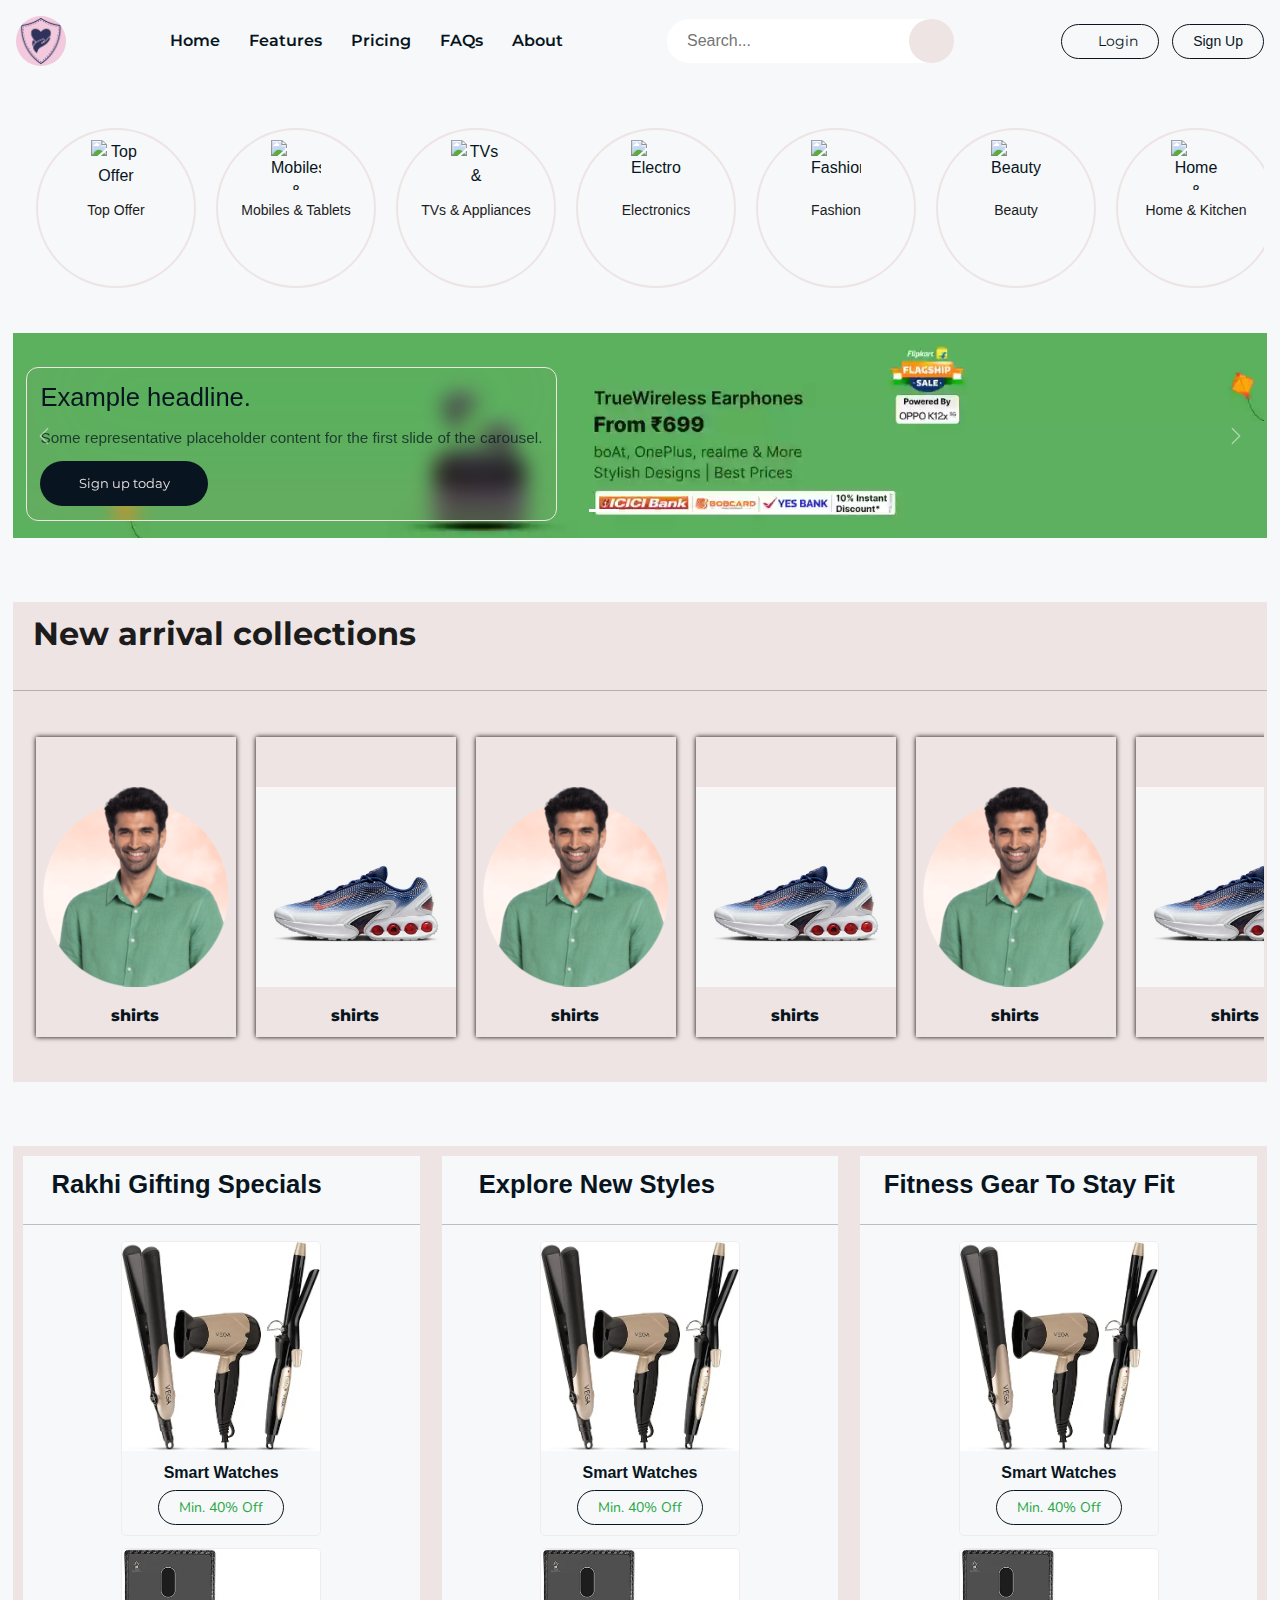
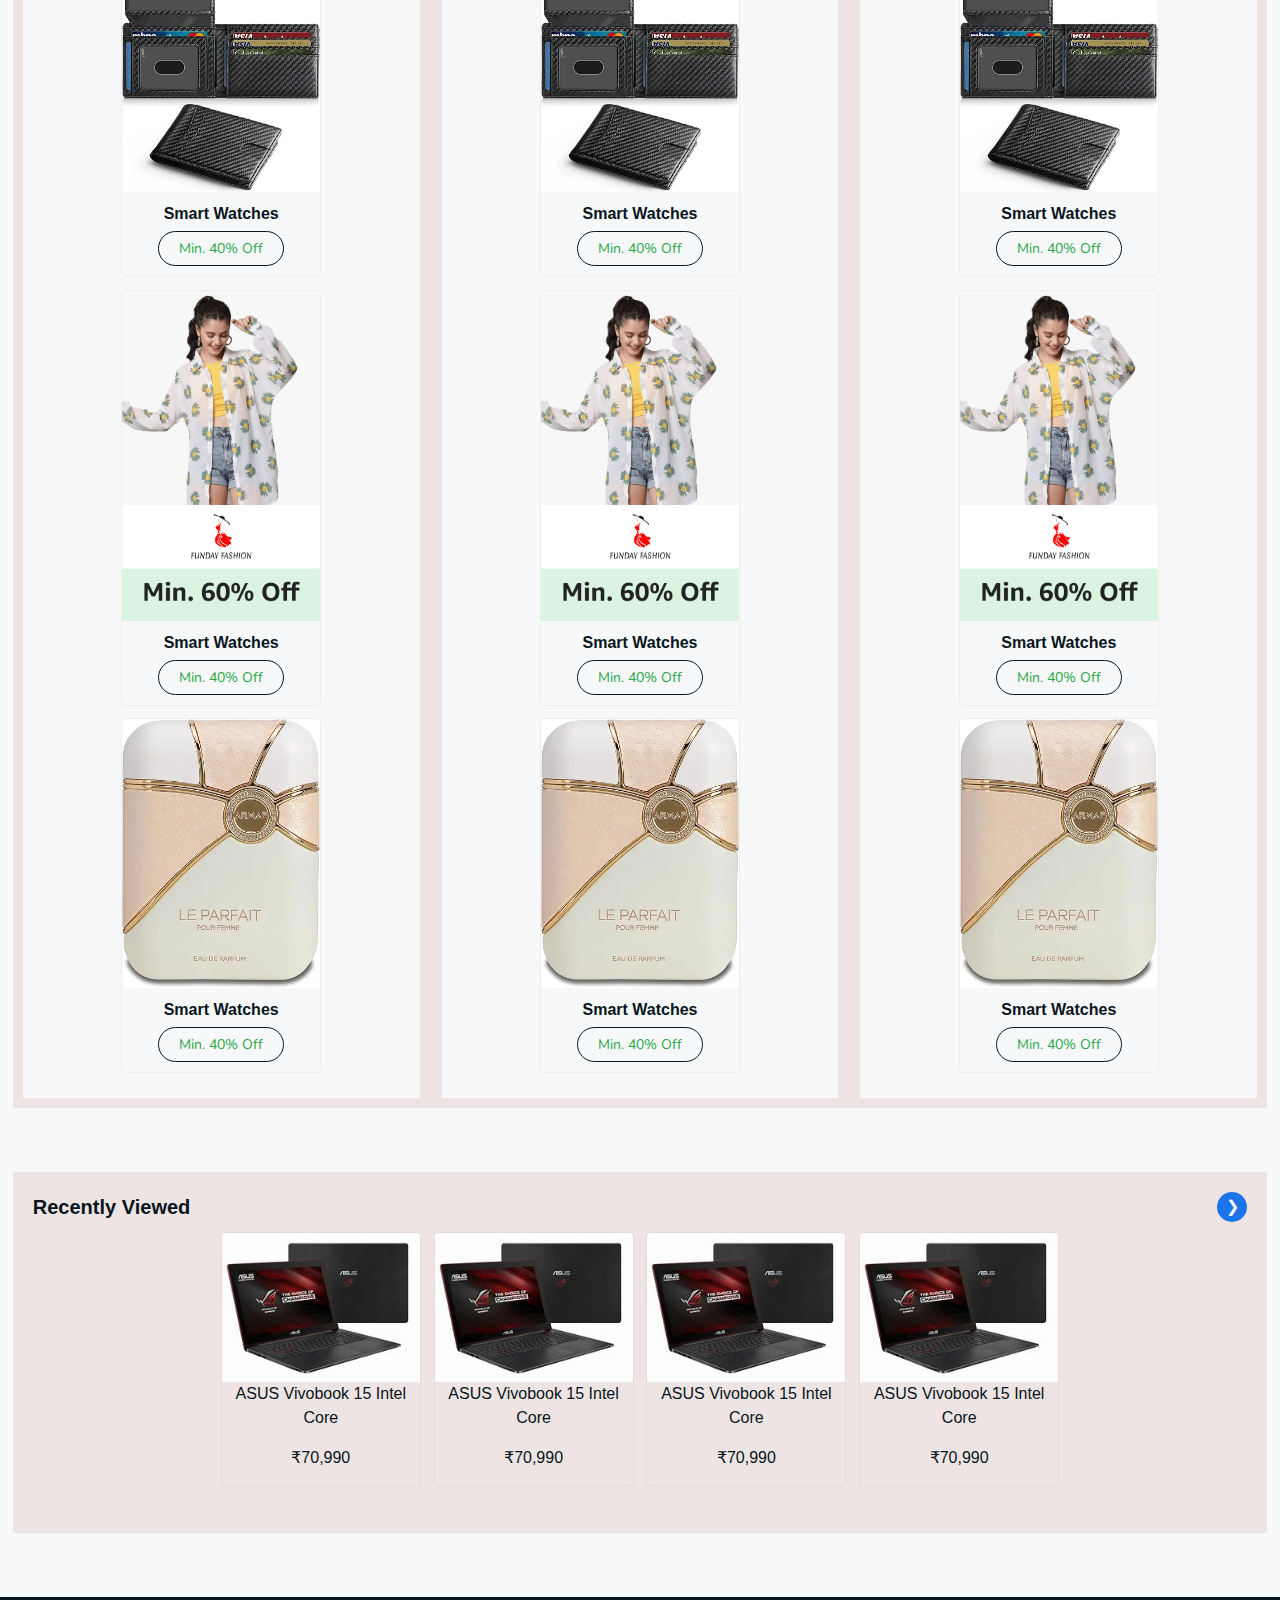
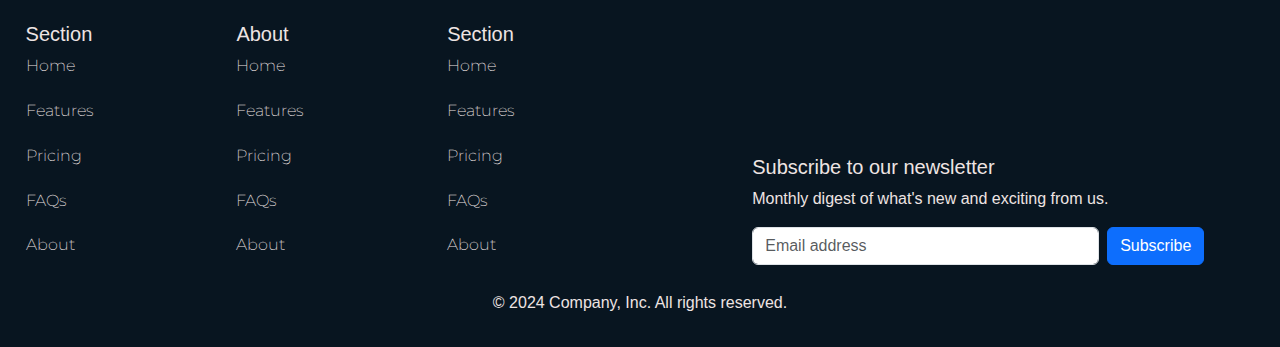
==== commit 389d6ef2: "signin and signup pages created" ====
--- a/Home.html
+++ b/Home.html
@@ -40,9 +40,13 @@
                 <button class="search-btn" type="submit"><i class="fa fa-search"></i></button>
             </form>
 
-            <div class="text-end d-flex justify-content-between">
-                <button type="button" class="btn outline_btn me-2">Login</button>
-                <button type="button" class="btn outline_btn">Sign-up</button>
+            <div  class="text-end d-flex justify-content-between">
+              <button style="margin-right: 1vw ;"   type="button" class=" login outline_btn column-gap-3  ">
+                <i  class="fa fa-user"></i>
+                <a class="login" href="./Pages/login/logIn.html">Login</a>
+              </button>
+              
+              <button type="button" class="btn outline_btn"><a  href="Pages/signUp/signUp.html">Sign Up</a></button>
             </div>
         </div>
     </header>
@@ -77,8 +81,11 @@
             </form>
 
             <div  class="d-flex justify-content-end  column-gap-3">
-                <button  type="button" class=" outline_btn mx-2  me-2">Login</button>
-                <button type="button" class="btn outline_btn ">Sign-up</button>
+              <button  type="button" class=" login outline_btn column-gap-3 ">
+                <i  class="fa fa-user"></i>
+                <a class="login" href="./Pages/login/logIn.html">Login</a>
+              </button>
+                <button type="button" class="btn outline_btn "><a  href="./Pages/signUp/signUp.html"></a></button>
                 <!-- <button class="cart  d-flex align-items-center column-gap-2 " type="submit">
                     <i class="fa-solid fa-cart-shopping"></i></i> 
                     <a href="">Cart</a>
@@ -104,7 +111,7 @@
                 <div  class="d-flex align-items-center justify-content-end  column-gap-1">
                   <button  type="button" class=" login outline_btn column-gap-3 ">
                       <i  class="fa fa-user"></i>
-                      <a class="login" href="">Login</a>
+                      <a class="login" href="./pages/login/logIn.html">Login</a>
                     </button>
                     <!-- Hamburger menu -->
                     <i onclick="sidebarHandler()" style="font-size:25px;" class=" mx-2  fa fa-bars"></i>
@@ -145,7 +152,7 @@
         <div  class="d-flex align-items-center justify-content-end  column-gap-1">
           <button  type="button" class=" login outline_btn column-gap-3 ">
               <i  class="fa fa-user"></i>
-              <a class="login" href="">Login</a>
+              <a class="login" href="./Pages/login/logIn.html">Login</a>
             </button>
             <!-- Hamburger menu -->
             
--- a/global.css
+++ b/global.css
@@ -32,6 +32,10 @@
 
 
 
+a{
+  text-decoration: none;
+  color: inherit;
+}
 
 
 .pulse_btn {
@@ -231,7 +235,7 @@
   .glassmorphism {
     border-radius: 0.75rem;
     border: 1px solid var(--secondary-color);
-    background-color: var(--hover-color);
+    background-color: transparent;
     box-shadow: inset 10px -50px 94px 0 var(--shadow-color);
     backdrop-filter: blur(10px);
     padding: 1.25rem;
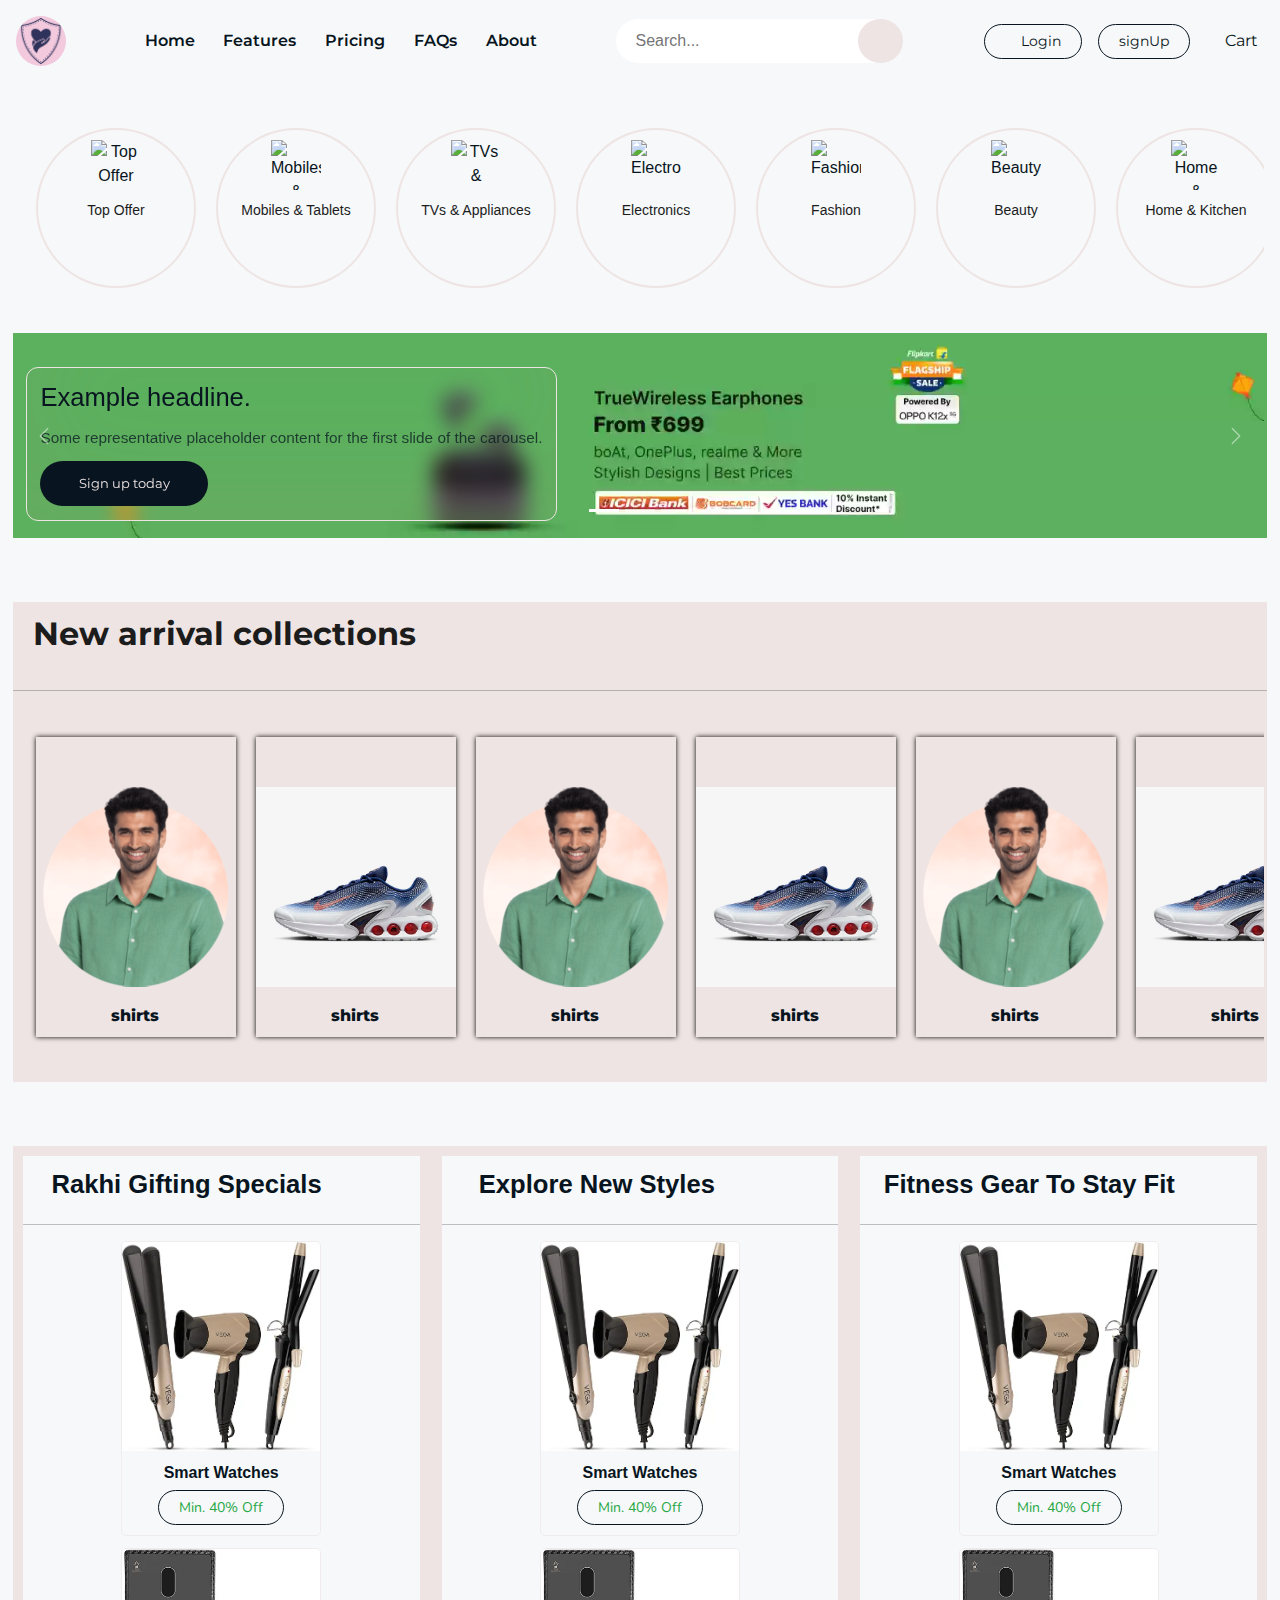
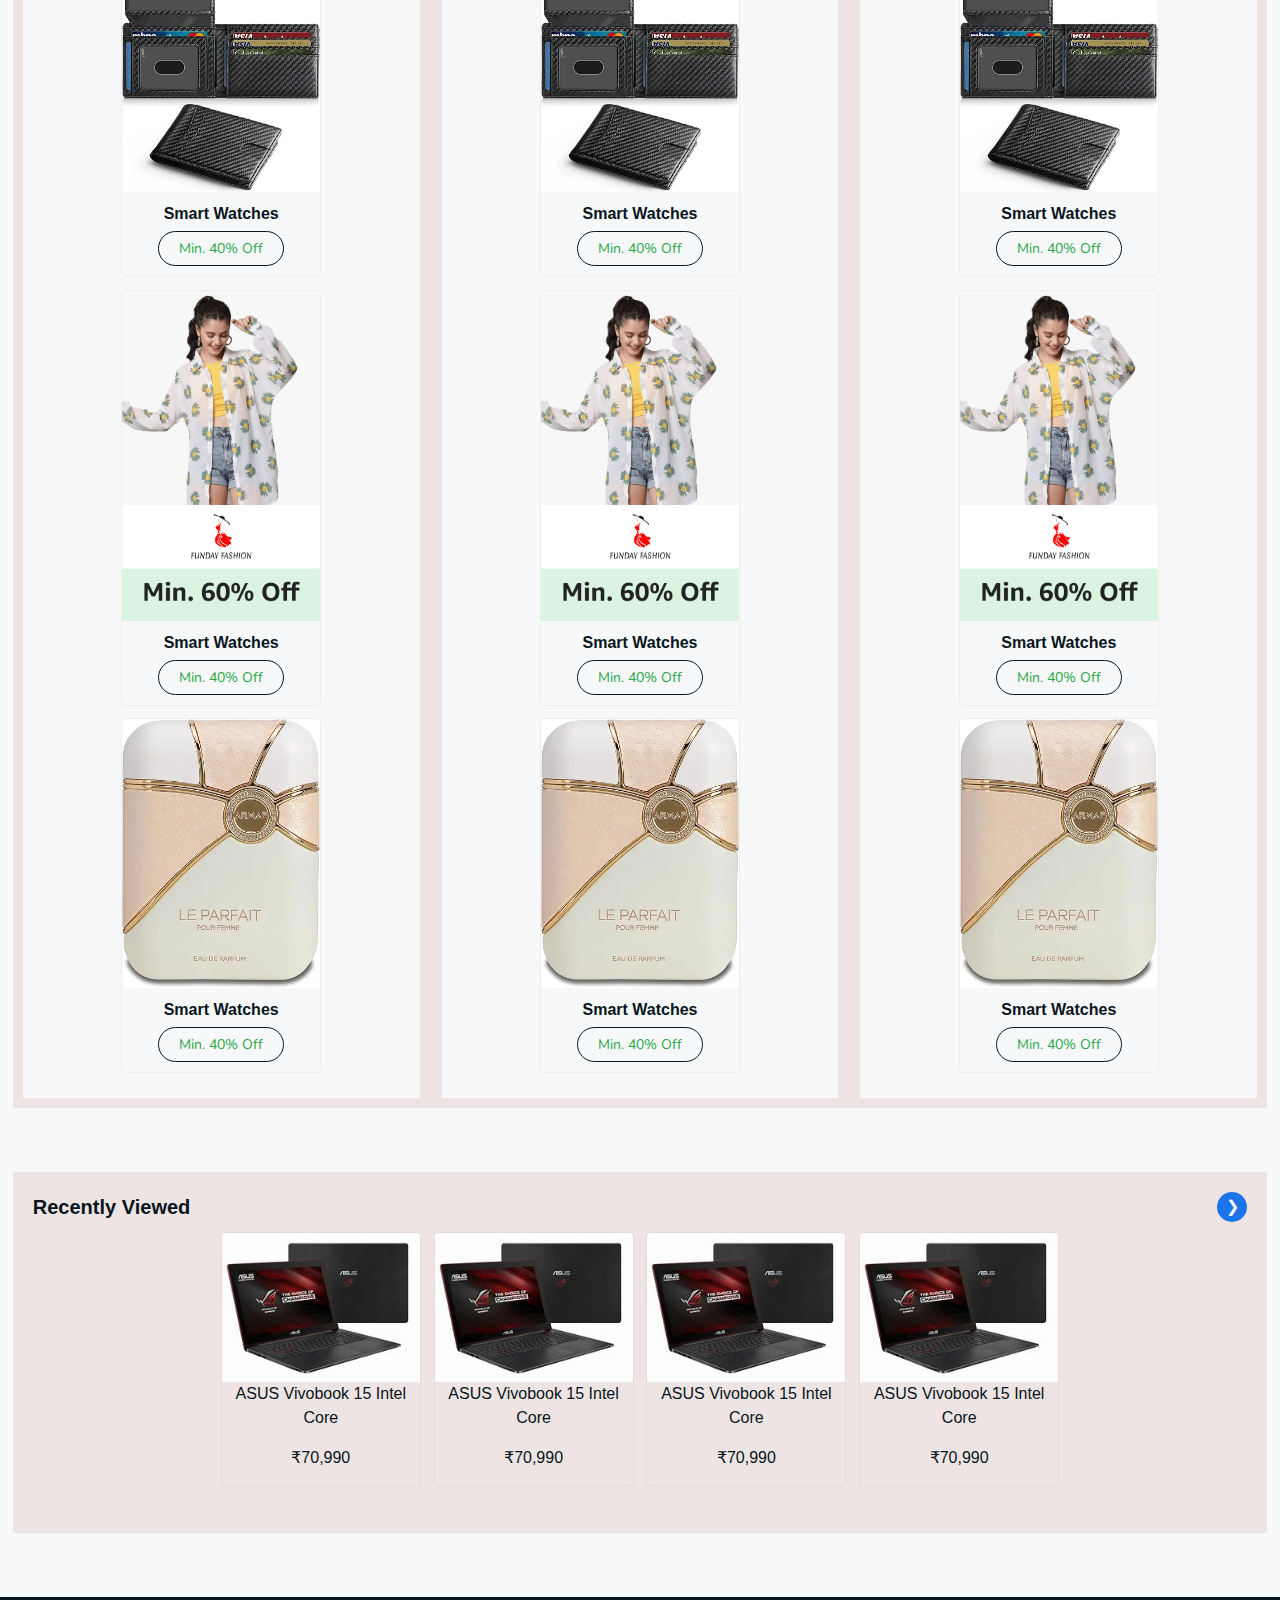
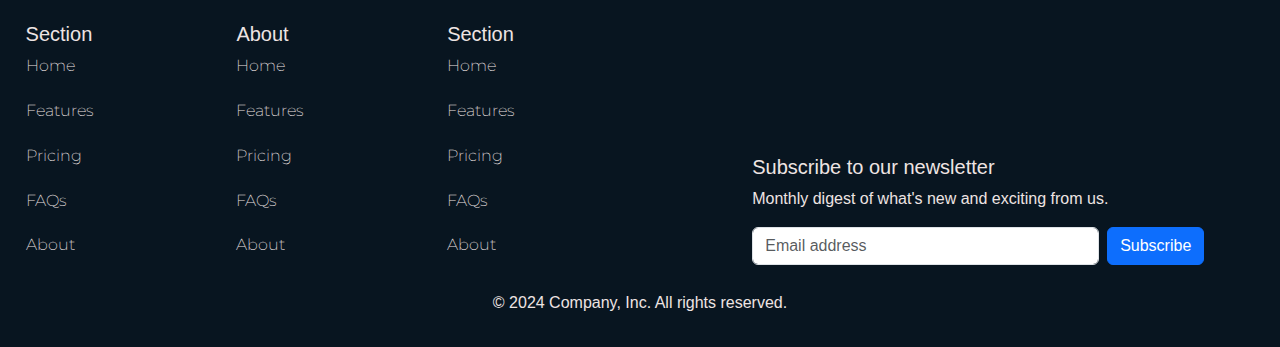
==== commit 43f18654: "login and signup functioning properly with changes in home page post login" ====
--- a/Home.html
+++ b/Home.html
@@ -13,7 +13,6 @@
         integrity="sha512-z3gLpd7yknf1YoNbCzqRKc4qyor8gaKU1qmn+CShxbuBusANI9QpRohGBreCFkKxLhei6S9CQXFEbbKuqLg0DA=="
         crossorigin="anonymous" referrerpolicy="no-referrer" />
 
-<link rel="stylesheet" href="./custom.css">
 </head>
 
 <body>
@@ -40,13 +39,27 @@
                 <button class="search-btn" type="submit"><i class="fa fa-search"></i></button>
             </form>
 
-            <div  class="text-end d-flex justify-content-between">
-              <button style="margin-right: 1vw ;"   type="button" class=" login outline_btn column-gap-3  ">
+            <div  class="d-flex justify-content-end  column-gap-3">
+              
+              <button  type="button" class=" login outline_btn column-gap-3 ">
                 <i  class="fa fa-user"></i>
                 <a class="login" href="./Pages/login/logIn.html">Login</a>
               </button>
-              
-              <button type="button" class="btn outline_btn"><a  href="Pages/signUp/signUp.html">Sign Up</a></button>
+
+                <button id="signup" type="button" class="btn outline_btn signup "><a  href="./Pages/signUp/signUp.html">signUp</a>
+                </button>
+
+                
+              <div class="userProfile">
+                <i  class="fa fa-user"></i>
+                      <a class="" href="./pages/userProfile/userProfile.html">user</a>
+              </div>
+
+
+                <button id="cart" style="color:var(--primary-color);" class="cartt  " type="submit">
+                    <i class="fa-solid fa-cart-shopping"></i></i> 
+                    <a href="">Cart</a>
+                </button>
             </div>
         </div>
     </header>
@@ -81,15 +94,26 @@
             </form>
 
             <div  class="d-flex justify-content-end  column-gap-3">
+              
               <button  type="button" class=" login outline_btn column-gap-3 ">
                 <i  class="fa fa-user"></i>
-                <a class="login" href="./Pages/login/logIn.html">Login</a>
+                <a class="login" href="./Pages/login/logIn.html">user</a>
               </button>
-                <button type="button" class="btn outline_btn "><a  href="./Pages/signUp/signUp.html"></a></button>
-                <!-- <button class="cart  d-flex align-items-center column-gap-2 " type="submit">
+
+
+
+              <button  id="signup" type="button" class="btn outline_btn signup "><a  href="./Pages/signUp/signUp.html">signUp</a>
+              </button>
+
+              <div class="userProfile">
+                <i style="font-size: 17px;"  class="fa fa-user"></i>
+                      <a class="" href="./pages/userProfile/userProfile.html">user</a>
+              </div>
+
+                <button id="cart" style="color:var(--primary-color);" class="cartt  " type="submit">
                     <i class="fa-solid fa-cart-shopping"></i></i> 
                     <a href="">Cart</a>
-                </button> -->
+                </button>
             </div>
 
         </div>
@@ -113,18 +137,18 @@
                       <i  class="fa fa-user"></i>
                       <a class="login" href="./pages/login/logIn.html">Login</a>
                     </button>
+                    
+              <div class="userProfile">
+                <i  class="fa fa-user"></i>
+                      <a class="" href="./pages/userProfile/userProfile.html">user</a>
+              </div>
+
+                    <button id="cart" style="color:var(--primary-color);" class="cartt " type="submit">
+                      <i class="fa-solid fa-cart-shopping"></i></i> 
+                      <a href="">Cart</a>
+                  </button>
                     <!-- Hamburger menu -->
                     <i onclick="sidebarHandler()" style="font-size:25px;" class=" mx-2  fa fa-bars"></i>
-
-                <!-- SIDEBAR -->
-       
-
-
-                <!-- <button type="button" class="btn  btn-primary">Sign-up</button> -->
-                <!-- <button class="cart  d-flex align-items-center column-gap-2 " type="submit">
-                    <i class="fa-solid fa-cart-shopping"></i></i> 
-                    <a href="">Cart</a>
-                </button> -->
             </div>
 
 
@@ -144,12 +168,18 @@
     <!-- SIDEBAR FOR MOBILE HEADER -->
 
     
-  <div style="height: 100%;"  id="sideBar" class="hidden  w-100 glassmorphism  flex-column flex-shrink-0 p-3 " style="width: 280px;">
+  <div style="height: 100vh; width: 100vw;; z-index: 100;"  id="sideBar" class="hidden  w-100 glassmorphism  flex-column flex-shrink-0 p-3 " style="width: 280px;">
     <div class="sidebarTop d-flex justify-content-between align-items-center"> 
       <div class=" d-flex">
 
          
         <div  class="d-flex align-items-center justify-content-end  column-gap-1">
+          
+          <div class="userProfile">
+            <i  class="fa fa-user"></i>
+            <a  href="./pages/userProfile/userProfile.html">User</a>
+          </div>
+            
           <button  type="button" class=" login outline_btn column-gap-3 ">
               <i  class="fa fa-user"></i>
               <a class="login" href="./Pages/login/logIn.html">Login</a>
--- a/global.css
+++ b/global.css
@@ -35,6 +35,7 @@
 a{
   text-decoration: none;
   color: inherit;
+  font-family: var(--primary-font);
 }
 
 
@@ -289,6 +290,27 @@
 }
 
 
+.cartt{
+  font-family: var(--primary-font);
+  background: transparent;
+  align-items: center;
+  opacity:1;
+  gap: 1vw;
+  display: flex;
+  /* top: -2px; */
+  /* position: relative; */
+  color: var(--primary-color);
+  border: none;
+}
+
+.userProfile{
+  display: none;
+  flex-direction: row;
+  gap: 1vw;
+  align-items: center;
+}
+
+
 .Header{
     background-color: var(--background-color);
     color: var(--primary-color) ;
@@ -358,20 +380,14 @@
 }
 .cart a{
     text-decoration: none;
-    font-size: 20px;
-    font-weight:700;
+    font-size: 15px;
+    font-weight:400;
     font-family: var(--primary-font);
 }
 
 .fa-search{
     border: none;
     text-decoration: none;
-}
-
-.fa-cart-shopping{
-    /* width: 60px; */
-    /* height: 60px; */
-       font-size: 2vw;
 }
 
 .fa-bars:hover{
@@ -396,7 +412,11 @@
 
 
 #sideBar{
+  border: none;
+  border-radius: 0;
     background-color: var(--secondary-color);
+    /* position: sticky; */
+    /* top: -30; */
 }
 
 .nav-link{
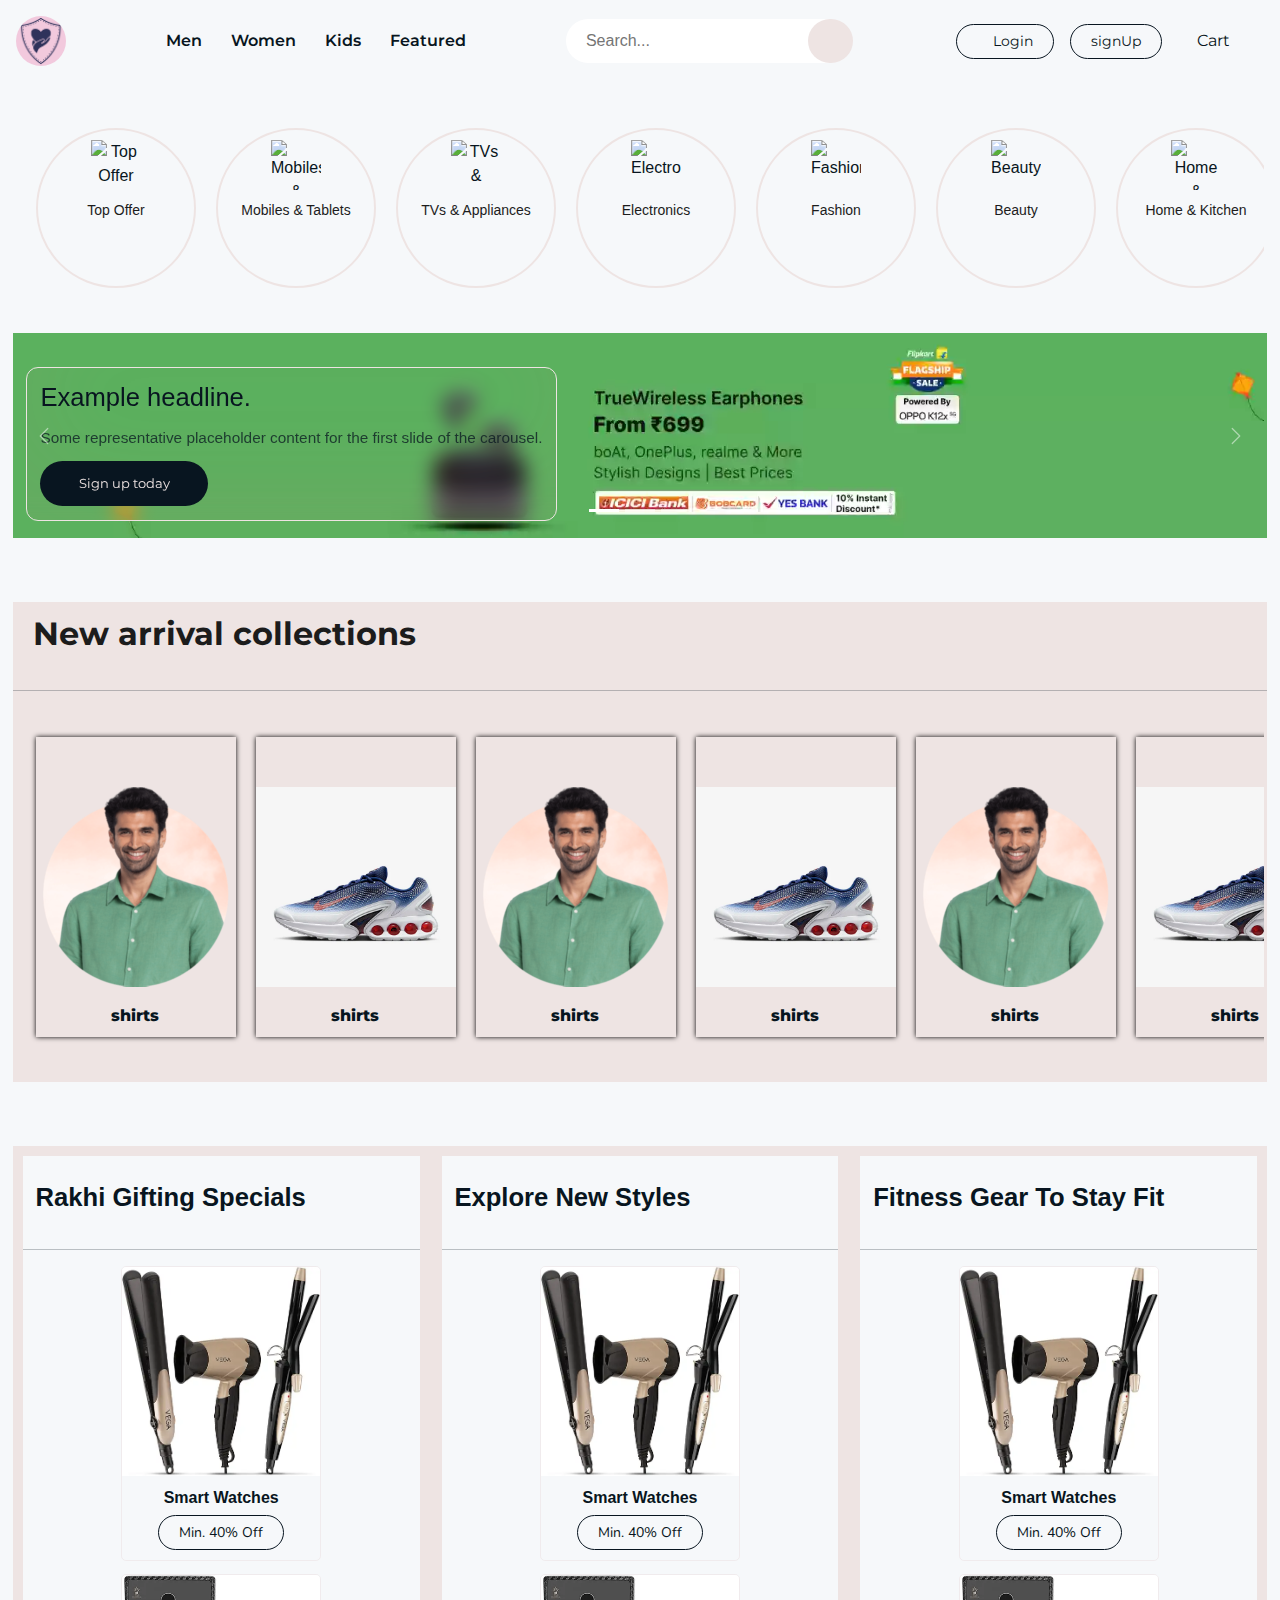
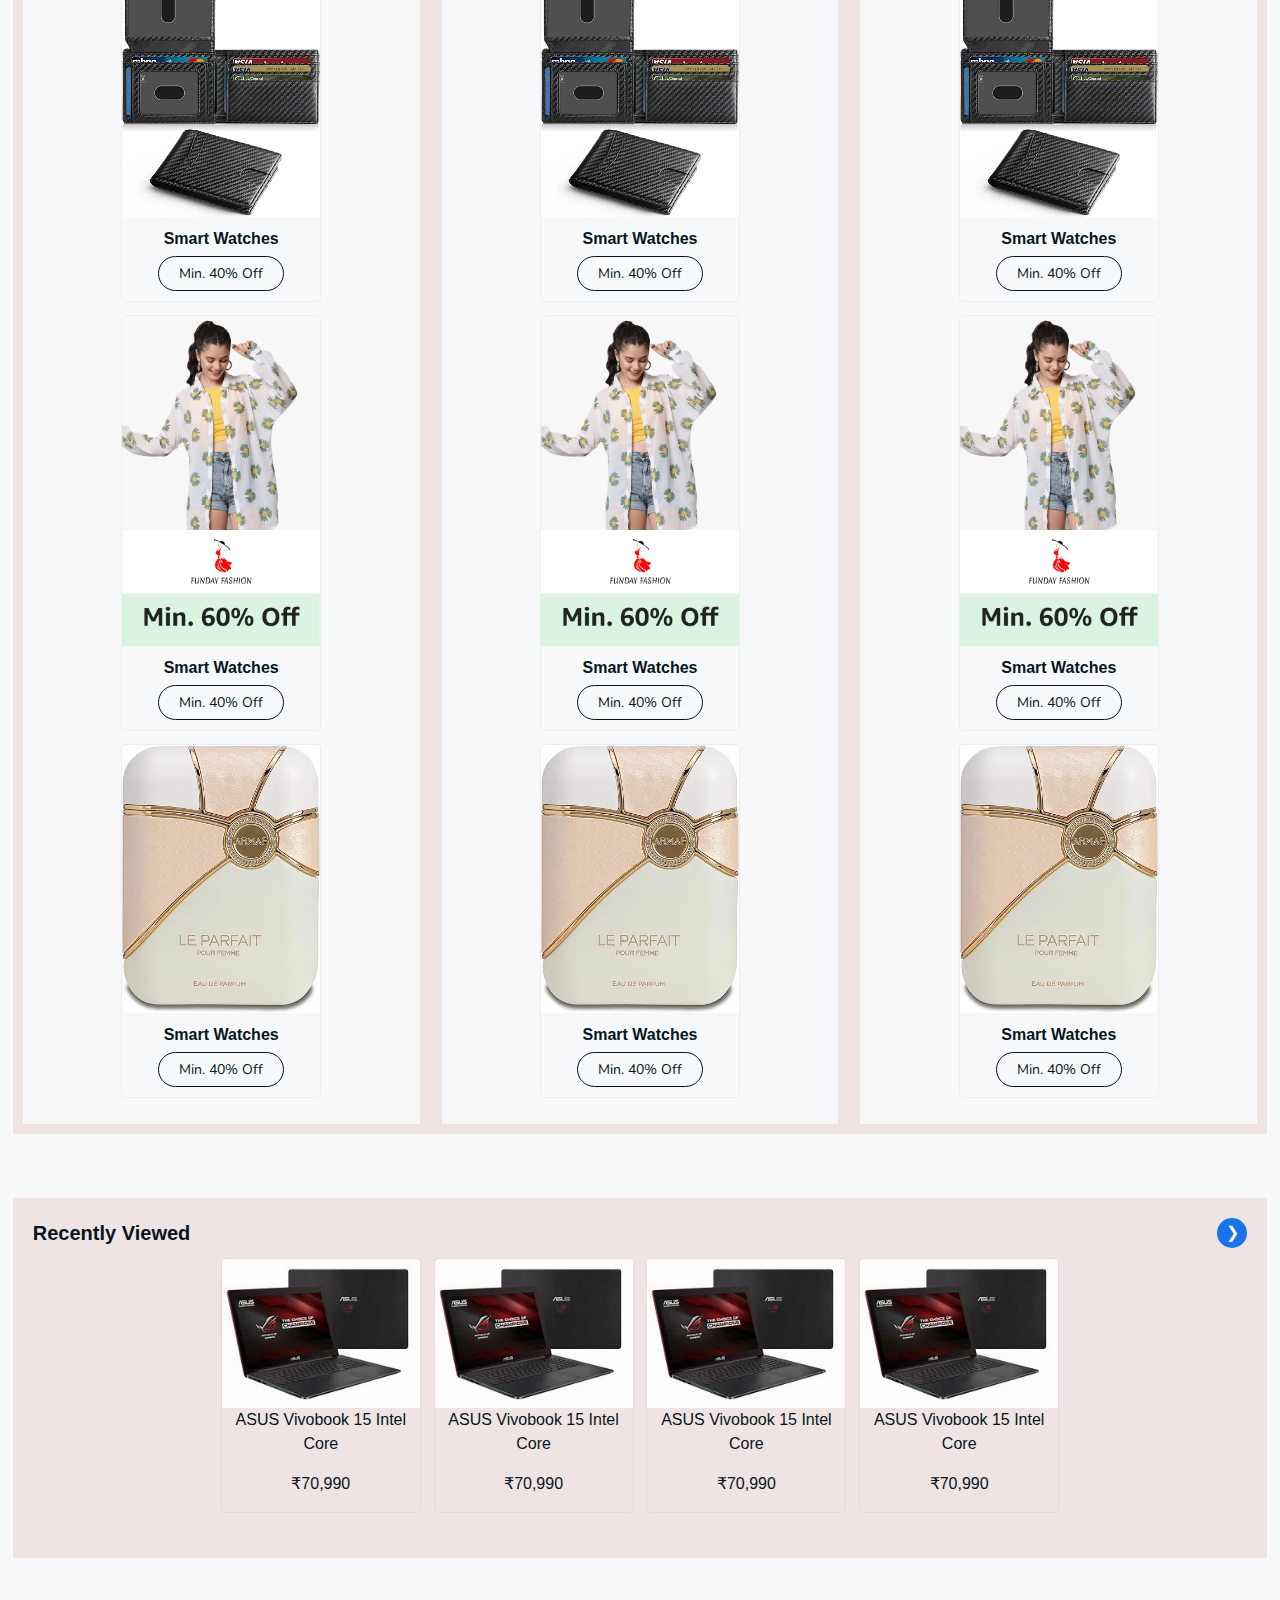
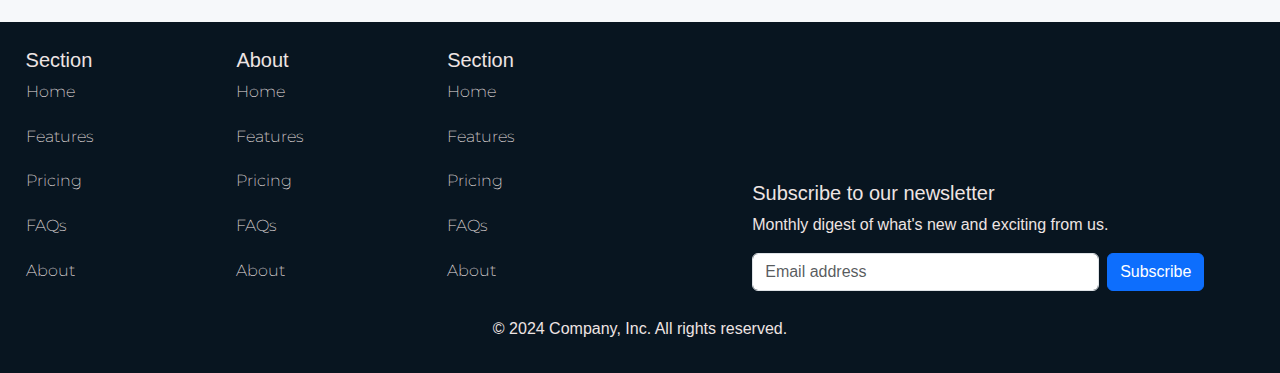
==== commit d14cd217: "cart functioning properly" ====
--- a/Home.html
+++ b/Home.html
@@ -7,12 +7,14 @@
     <title>Document</title>
     <link href="https://cdn.jsdelivr.net/npm/bootstrap@5.3.3/dist/css/bootstrap.min.css" rel="stylesheet"
         integrity="sha384-QWTKZyjpPEjISv5WaRU9OFeRpok6YctnYmDr5pNlyT2bRjXh0JMhjY6hW+ALEwIH" crossorigin="anonymous">
-    <link rel="stylesheet" href="./global.css">
+    <link rel="stylesheet" href="./home.css">
 
     <link rel="stylesheet" href="https://cdnjs.cloudflare.com/ajax/libs/font-awesome/6.4.2/css/all.min.css"
         integrity="sha512-z3gLpd7yknf1YoNbCzqRKc4qyor8gaKU1qmn+CShxbuBusANI9QpRohGBreCFkKxLhei6S9CQXFEbbKuqLg0DA=="
         crossorigin="anonymous" referrerpolicy="no-referrer" />
 
+    <link rel="stylesheet" href="./global.css">
+    <link rel="stylesheet" href="./cardsNanimations.css">
 </head>
 
 <body>
@@ -27,11 +29,10 @@
             </a>
 
             <ul class="nav col-12 col-lg-auto  mb-md-0">
-                <li><a href="#" class="nav-link px-2 ">Home</a></li>
-                <li><a href="#" class="nav-link px-2 ">Features</a></li>
-                <li><a href="#" class="nav-link px-2 ">Pricing</a></li>
-                <li><a href="#" class="nav-link px-2 ">FAQs</a></li>
-                <li><a href="#" class="nav-link px-2 ">About</a></li>
+                <li><a href="./Pages/Men/Men.html" class="nav-link px-2 ">Men</a></li>
+                <li><a href="./Pages/Women/Women.html" class="nav-link px-2 ">Women</a></li>
+                <li><a href="./Pages/Kids/Kids.html" class="nav-link px-2 ">Kids</a></li>
+                <li><a href="#Featured" class="nav-link px-2 ">Featured</a></li>
             </ul>
 
             <form class="search-form col-12 col-lg-auto mb-3 mb-lg-0 me-lg-3" role="search">
@@ -57,8 +58,13 @@
 
 
                 <button id="cart" style="color:var(--primary-color);" class="cartt  " type="submit">
-                    <i class="fa-solid fa-cart-shopping"></i></i> 
-                    <a href="">Cart</a>
+                    <i href="Pages/Cart/Cart.html" class="fa-solid fa-cart-shopping"></i></i> 
+                    <a href="Pages/Cart/Cart.html">Cart</a>
+                </button>
+
+                <button style="border: none; background: transparent;" >
+                  <i id="dots" class="fa-solid fa-ellipsis"></i>
+
                 </button>
             </div>
         </div>
@@ -77,11 +83,10 @@
                 </a>
 
                 <ul class="nav col-12 col-lg-auto  mb-md-0">
-                    <li><a href="#" class="nav-link px-2 ">Home</a></li>
-                    <li><a href="#" class="nav-link px-2 ">Features</a></li>
-                    <li><a href="#" class="nav-link  px-2 ">Pricing</a></li>
-                    <li><a href="#" class="nav-link px-2 ">FAQs</a></li>
-                    <li><a href="#" class="nav-link px-2 ">About</a></li>
+                  <li><a href="./Pages/Men/Men.html" class="nav-link px-2 ">Men</a></li>
+                  <li><a href="./Pages/Women/Women.html" class="nav-link px-2 ">Women</a></li>
+                  <li><a href="./Pages/Kids/Kids.html" class="nav-link px-2 ">Kids</a></li>
+                  <li><a href="#Featured" class="nav-link px-2 ">Featured</a></li>  
                 </ul>
             </div>
         </div>
@@ -111,9 +116,16 @@
               </div>
 
                 <button id="cart" style="color:var(--primary-color);" class="cartt  " type="submit">
-                    <i class="fa-solid fa-cart-shopping"></i></i> 
-                    <a href="">Cart</a>
+                    <i href="Pages/Cart/Cart.html" class="fa-solid fa-cart-shopping"></i></i> 
+                    <a href="Pages/Cart/Cart.html">Cart</a>
                 </button>
+
+                
+                <button style="border: none; background: transparent;" >
+                  <i id="dots" class="fa-solid fa-ellipsis"></i>
+
+                </button>
+
             </div>
 
         </div>
@@ -145,7 +157,7 @@
 
                     <button id="cart" style="color:var(--primary-color);" class="cartt " type="submit">
                       <i class="fa-solid fa-cart-shopping"></i></i> 
-                      <a href="">Cart</a>
+                      <a href="Pages/Cart/Cart.html">Cart</a>
                   </button>
                     <!-- Hamburger menu -->
                     <i onclick="sidebarHandler()" style="font-size:25px;" class=" mx-2  fa fa-bars"></i>
@@ -207,36 +219,11 @@
     <hr>
 
     <ul class="nav nav-pills flex-column mb-auto">
-      <li class="nav-item">
-        <a href="#" class="nav-link" aria-current="page">
-          <svg class="bi pe-none me-2" width="16" height="16"><use xlink:href="#home"/></svg>
-          Home
-        </a>
-      </li>
-      <li>
-        <a href="#" class="nav-link ">
-          <svg class="bi pe-none me-2" width="16" height="16"><use xlink:href="#speedometer2"/></svg>
-          Dashboard
-        </a>
-      </li>
-      <li>
-        <a href="#" class="nav-link ">
-          <svg class="bi pe-none me-2" width="16" height="16"><use xlink:href="#table"/></svg>
-          Orders
-        </a>
-      </li>
-      <li>
-        <a href="#" class="nav-link ">
-          <svg class="bi pe-none me-2" width="16" height="16"><use xlink:href="#grid"/></svg>
-          Products
-        </a>
-      </li>
-      <li>
-        <a href="#" class="nav-link">
-          <svg class="bi pe-none me-2" width="16" height="16"><use xlink:href="#people-circle"/></svg>
-          Customers
-        </a>
-      </li>
+      <li><a onclick="sidebarHandler" href="./Pages/Men/Men.html" class="nav-link px-2 ">Men</a></li>
+      <li><a onclick="sidebarHandler" href="./Pages/Women/Women.html" class="nav-link px-2 ">Women</a></li>
+      <li><a onclick="sidebarHandler()" href="./Pages/Kids/Kids.html" class="nav-link px-2 ">Kids</a></li>
+      <li><a onclick="sidebarHandler()" href="#Featured" class="nav-link px-2 ">Featured</a></li>
+  
     </ul>
     <hr>
     
@@ -630,7 +617,7 @@
 
 
 
-  <div style="width: 98vw; margin: auto; margin-bottom: 5vw;" class="con-main">
+  <div id="Featured" style="width: 98vw; margin: auto; margin-bottom: 5vw;" class="con-main">
     <!-- Section 1: Rakhi Gifting Specials -->
     <div class="con-section">
         <div class="con-section-header">
--- a/home.css
+++ b/home.css
@@ -0,0 +1,779 @@
+@import url('https://fonts.googleapis.com/css2?family=Lato:wght@400;700&family=Montserrat:wght@400;700&family=Nunito:wght@400;700&family=Oswald:wght@400;700&family=Pacifico&display=swap');
+
+:root {
+    /* COLORS */
+--primary-color: #081520;        /* Primary buttons, links, and important highlights */
+--secondary-color: #eee4e3;      /* Secondary buttons, alerts, or call-to-action elements */
+--background-color: #f6f8fa;     /* Light background to contrast with the dark primary color */
+--text-color: #1c1c1c;           /* Dark text for readability against the light background */
+--heading-color: #2f3e4e;        /* Darker heading color to provide hierarchy */
+--hover-color: #25517e;          /* Hover states on buttons, links, etc. */
+--shadow-color: rgba(182, 126, 126, 0.1); /* Box shadows */
+--accent-color: #3b84a1;         /* Accents like badges, notifications, or highlights */
+
+
+    /* FONTS */
+ /* Primary Font: Use for headers, navigation bar, and buttons */
+ --primary-font: 'Montserrat', sans-serif;
+
+ /* Secondary Font: Use for body text, product descriptions, and blog posts */
+ --secondary-font: 'Lato', sans-serif;
+
+ /* Accent Font: Use for callouts and section titles (e.g., Featured Products, Sale Items) */
+ --accent-font: 'Oswald', sans-serif;
+
+ /* Support Font: Use for footer text, legal text, and small print */
+ --support-font: 'Nunito', sans-serif;
+
+ /* Decorative Font: Use for logos, special promotions, and sale banners */
+ --decorative-font: 'Pacifico', cursive;
+
+}
+
+
+
+a{
+  text-decoration: none;
+  color: inherit;
+  font-family: var(--primary-font);
+}
+
+
+.pulse_btn {
+    border-radius: 9999px;
+    background-color: var(--primary-color);
+    color: var(--secondary-color);
+    padding: 0.375rem 1.25rem;
+    font-family: var(--primary-font);
+    font-size: 0.875rem;
+    transition: all 0.3s ease;
+    border: none;
+    display: inline-flex;
+    justify-content: center;
+    align-items: center;
+    font-size: 1vw;
+  }
+  
+  .pulse_btn:hover {
+    color: var(--primary-color);
+    transform: scale(1.05);
+    box-shadow: 0 0 10px var(--hover-color);
+  }
+  
+  .pulse_btn:active {
+    transform: scale(0.95);
+    box-shadow: 0 0 5px var(--hover-color);
+  }
+  
+
+
+
+.fill_animation_btn {
+    border-radius: 9999px;
+    background-color: transparent;
+    color: var(--primary-color);
+    padding: 0.375rem 1.25rem;
+    font-family: var(--support-font);
+    font-size: 0.875rem;
+    transition: all 0.3s ease;
+    border: 1px solid var(--primary-color);
+    display: inline-flex;
+    justify-content: center;
+    align-items: center;
+    position: relative;
+    overflow: hidden;
+  }
+  
+  .fill_animation_btn:hover {
+    color: var(--secondary-color);
+  }
+  
+  .fill_animation_btn::before {
+    content: "";
+    position: absolute;
+    top: 0;
+    left: -100%;
+    width: 100%;
+    height: 100%;
+    background-color: var(--primary-color);
+    transition: all 0.3s ease;
+    z-index: -1;
+  }
+  
+  .fill_animation_btn:hover::before {
+    left: 0;
+  }
+  
+
+.transparent_btn {
+    border-radius: 9999px;
+    background-color: transparent;
+    color: var(--primary-color);
+    padding: 0.375rem 1.25rem;
+    font-family: var(--support-font);
+    font-size: 0.875rem;
+    transition: background-color 0.2s, color 0.2s;
+    border: 1px solid var(--primary-color);
+    display: inline-flex;
+    justify-content: center;
+    align-items: center;
+  }
+  
+  .transparent_btn:hover {
+    background-color: var(--primary-color);
+    color: var(--secondary-color);
+  }
+  
+
+
+
+  .accent_btn {
+    border-radius: 0.375rem;
+    background-color: var(--accent-color);
+    color: var(--secondary-color);
+    padding: 0.5rem 1.5rem;
+    font-family: var(--accent-font);
+    font-size: 1rem;
+    transition: transform 0.2s, box-shadow 0.2s;
+    border: none;
+    display: inline-flex;
+    justify-content: center;
+    align-items: center;
+    box-shadow: 0 4px 6px var(--shadow-color);
+  }
+  
+  .accent_btn:hover {
+    transform: scale(1.05);
+    box-shadow: 0 6px 8px var(--shadow-color);
+  }
+  
+
+  .black_btn {
+    border-radius: 9999px;
+    border: 1px solid var(--primary-color);
+    background-color: var(--primary-color);
+    padding-top: 0.375rem;
+    padding-bottom: 0.375rem;
+    padding-left: 1.25rem;
+    padding-right: 1.25rem;
+    color: var(--secondary-color);
+    transition: all 0.2s;
+    text-align: center;
+    font-size: 0.875rem;
+    font-family: 'Inter', sans-serif;
+    display: flex;
+    justify-content: center;
+    align-items: center;
+  }
+  
+  .black_btn:hover {
+    background-color: var(--secondary-color);
+    color: var(--primary-color);
+  }
+  
+  .outline_btn {
+    border-radius: 9999px;
+    border: 1px solid var(--primary-color);
+    background-color: transparent;
+    padding-top: 0.375rem;
+    padding-bottom: 0.375rem;
+    padding-left: 1.25rem;
+    padding-right: 1.25rem;
+    color: var(--primary-color);
+    transition: all 0.2s;
+    text-align: center;
+    font-size: 0.875rem;
+    font-family: 'Inter', sans-serif;
+    display: flex;
+    justify-content: center;
+    align-items: center;
+  }
+  
+  .outline_btn:hover {
+    background-color: var(--primary-color);
+    color: var(--secondary-color);
+  }
+  
+  
+  
+  .glassmorphism {
+    border-radius: 0.75rem;
+    border: 1px solid var(--secondary-color);
+    background-color: transparent;
+    box-shadow: inset 10px -50px 94px 0 var(--shadow-color);
+    backdrop-filter: blur(10px);
+    padding: 1.25rem;
+  }
+  
+
+
+
+/* DIFFERENT PRODUCT TYPE */
+
+
+.main-con , .n-a-body{
+    overflow-x: scroll;
+    overflow-y: hidden;
+    -ms-overflow-style: none;  /* IE and Edge */
+    scrollbar-width: none; 
+    width: 97.5vw;
+    margin: auto;
+    margin-top: 2vw ;
+    margin-bottom: 2vw ;
+    
+}
+
+
+.main-con::-webkit-scrollbar {
+    display: none;  /* Safari and Chrome */
+}
+
+.n-a-body::-webkit-scrollbar {
+    display: none;  /* Safari and Chrome */
+}
+
+
+
+.category-container {
+    display: flex;
+    overflow-x: auto;
+    padding: 20px;
+    gap: 20px;
+    justify-content: center;
+    width: fit-content;
+}
+
+.category-item {
+    display: flex;
+    flex-direction: column;
+    align-items: center;
+    text-align: center;
+    width: 160px;
+    height: 160px;
+    border: 2px solid var(--secondary-color);
+    border-radius: 120px;
+    padding: 10px;
+    transition: transform 0.3s ease;
+}
+
+.category-item img {
+    width: 50px;
+    height: 50px;
+}
+
+.category-item p {
+    margin-top: 10px;
+    font-size: 14px;
+    color: var(--text-color) ;
+}
+
+.category-item:hover {
+    transform: scale(1.1);
+}
+
+/* Responsive for smaller screens */
+@media (max-width: 768px) {
+    .category-container {
+        overflow-x: scroll;
+        padding: 10px;
+    }
+    
+    
+}
+
+
+
+
+
+
+
+
+
+
+/* CAROUSEL */
+
+.carousel-inner{
+    height: 16vw;
+    max-height: fit-content;
+    
+}
+
+.carousel-caption{
+    background: transparent;
+    left: 1vw;
+}
+
+.carousel-img-wrapper {
+  position: relative;
+  width: 100%;
+  padding-top: calc(265 / 1600 * 100%); /* Aspect ratio: height / width * 100% */
+  overflow: hidden;
+}
+
+.carousel-img-wrapper img {
+  position: absolute;
+  top: 0;
+  left: 0;
+  width: 100%;
+  height: 100%;
+  object-fit: cover;
+}
+
+.carousel-indicators button {
+  width: 12px;
+  height: 12px;
+  background-color: var(--text-color);
+}
+
+.carousel-control-prev, .carousel-control-next {
+  width: 5%;
+}
+
+.carousel-control-prev-icon, .carousel-control-next-icon {
+  width: 20px;
+  height: 20px;
+  background-size: 100% 100%;
+}
+
+
+.carousel-caption h1{
+    margin: 1vw;
+    color: var(--primary-color);
+    font-size: 2vw;
+}
+
+.carousel-caption p{
+    margin: 1vw;
+    color: var(--primary-color);
+    font-size: 1.2vw;
+}
+
+
+/* NEW ARRIVAL SECTION */
+
+.new-arrivals{
+    background-color: var(--secondary-color);
+}
+
+.new-arrivals h2 ,.Another-container h2{
+  color: var(--text-color);
+  padding: 1vw;
+  font-weight:bolder;
+  font-stretch: expanded;
+  font-family: var(--primary-font);
+  padding-left: 20px;
+}
+.a-n-top,.n-a-top{
+    /* padding-left: 20px; */
+    width: 100%;
+    display: flex;
+    flex-direction: row;
+    justify-content: space-between;
+}
+
+.n-card-btns-price{
+  display: flex;
+  flex-direction: row;
+  gap: 1vw;
+  font-size: 10px;
+  
+}
+
+.n-card-price{
+  position: relative;
+  width: fit-content;
+  padding: 2px;
+  border-radius: 0px 0px 5px 0px;
+  font-family: 'Courier New', Courier, monospace;
+  z-index: 10;
+  border: none;
+  color: var(--text-color);
+}
+
+.n-card-btn{
+  font-size: 10px;
+}
+
+
+
+/* Another container */
+.con-main {
+  display: flex;
+  flex-wrap: wrap;
+  justify-content: space-between;
+  width: 98%;
+  background-color: var(--secondary-color);
+  gap: 2px;
+  margin: auto;
+}
+
+.con-section {
+  background-color: var(--background-color);
+  flex: 1;
+  margin: 10px 10px;
+  max-width: 33%;
+}
+
+.con-section-header {
+  display: flex;
+  justify-content: space-around;
+  align-items: center;
+  margin-bottom: 10px;
+}
+
+.con-section-header h2{
+  padding-top: 1vw;
+  font-size: 2vw;
+  font-weight: 700;
+}
+
+.con-arrow-btn {
+  background: none;
+  border: none;
+  font-size: 20px;
+  cursor: pointer;
+}
+
+.con-cards {
+  display: flex;
+  justify-content: center;
+  flex-wrap: wrap;
+  gap: 1vw;
+  padding:0px 0px 2vw 0px;
+}
+
+.con-card {
+  display: flex;
+  flex-direction: column;
+  justify-content: space-between;
+  border: 1px solid var(--shadow-color);
+  border-radius: 5px;
+  overflow: hidden;
+  width: 47%;
+  text-align: center;
+  cursor: pointer;
+
+}
+
+.con-card:hover{
+  transform: scale(1.04) ;
+  transition: 0.3s;
+  
+}
+
+.con-card img {
+  max-width: 100%;
+  height: auto;
+  max-height: 80%;
+  object-fit: fill;
+}
+
+.con-title {
+  font-size: 16px;
+  font-weight: bold;
+  margin: 10px 0 5px;
+}
+
+.con-offer {
+  color: #28a745;
+  font-size: 14px;
+  margin-bottom: 10px;
+}
+
+
+
+/* RECENTLY VIEWED SECTION */
+
+
+.recently-viewed-container {
+  padding: 20px;
+  background-color: var(--secondary-color);
+  max-width: 100%;
+  margin: 0 auto;
+}
+
+.recently-viewed-header {
+  display: flex;
+  justify-content: space-between;
+  align-items: center;
+  margin-bottom: 10px;
+}
+
+.recently-viewed-header h2 {
+  margin: 0;
+  font-size: 20px;
+  font-weight: bold;
+}
+
+.arrow-button {
+  background-color: #1a73e8;
+  color: #fff;
+  border: none;
+  border-radius: 50%;
+  width: 30px;
+  height: 30px;
+  cursor: pointer;
+  display: flex;
+  align-items: center;
+  justify-content: center;
+  font-size: 16px;
+}
+
+.recently-viewed-cards {
+  display: flex;
+  gap: 10px;
+  flex-wrap: wrap;
+}
+
+.recently-viewed-card {
+  border: 1px solid var(--secondary-color);
+  border-radius: 5px;
+  padding: 10px;
+  width: 100%;
+  max-width: 200px;
+  text-align: center;
+  background-color: var(--background-color);
+  transition: transform 0.3s ease;
+  margin-bottom: 10px;
+}
+
+
+
+/* Footer section */
+.footer-container{
+  display: flex;
+  flex-direction: column;
+  padding: 2vw;
+  padding-bottom: 0px;
+  background-color: var(--primary-color);
+  color: var(--secondary-color);
+  justify-content: space-between;
+}
+
+.text-body-secondary {
+  font-family: var(--primary-font);
+  font-weight: 200;
+  --bs-text-opacity: 1;
+  color: var(--secondary-color) !important;
+}
+.footer-bottom{
+  padding-top: 2vw;
+  /* height: 5vw; */
+  display: flex; /* Enables flexbox for vertical alignment */
+  flex-direction: column; /* Arranges items vertically */
+align-items: center;
+justify-items: end;
+justify-content: end; /* Aligns the text to the bottom */
+}
+
+.row{
+  display: flex;
+  flex: 1;
+}
+
+.cols{
+  display: flex;
+  width: 58%;
+  display: flex;
+  flex-direction: row;
+}
+
+.f-form{
+  width: 38%;
+  height: 100%;
+  align-self: self-end;
+}
+
+.f-sec{
+  width: 30%;
+  display: flex;
+  flex-direction: column;
+}
+
+.fa-brands{
+  color: var(--background-color);
+}
+
+
+
+@media (max-width: 768px) {
+
+  .f-form{
+    width: fit-content;
+    margin: auto;
+    padding: 2vw;
+    /* margin-left: 1.2vw; */
+    /* margin-right: 1.2vw; */
+  }
+  .row{
+
+    gap: 2vw;
+    flex-direction: column;
+  }
+
+  .cols{
+    padding: 1vw;
+    width: 100%;
+    flex: 1;
+  }
+
+  .f-sec{
+    justify-items: center;
+    align-items: center;
+  }
+
+  .con-section {
+      max-width: 100%;
+      flex: 1 0 100%;
+  }
+
+  
+.con-section-header h2{
+  padding-top: 1vw;
+  font-size: 30px;
+  font-weight: 700;
+}
+
+
+
+.con-section-header {
+  display: flex;
+  justify-content: space-between;
+  align-items: center;
+  padding: 1vw;
+  margin-bottom: 10px;
+}
+
+
+.con-card:hover{
+  transform: scale(1.015) ;
+  transition: 0.3s;
+  
+}
+
+}
+
+
+
+
+@media (min-width: 1030px) {
+    
+    
+
+.con-card {
+  display: flex;
+  width: 200px;
+  max-width: 25vw;
+}
+
+
+
+    /* Styles for large desktops and larger screens */
+}
+
+@media (min-width: 769px) and (max-width: 1029px) {
+      
+    .con-section{
+      margin:10px 5px;
+    }
+
+    .con-offer{
+      padding: 0.5vw 1vw !important;
+    }
+
+.con-offer{
+  padding: 0.5vw 1vw
+}
+.carousel-caption{
+    position: relative;
+    top: -14vw;
+    /* margin: auto; */
+}
+
+}
+
+
+@media (min-width: 577px) and (max-width: 768px) {
+    /* Styles for tablets */
+
+.carousel-caption{
+    position: relative;
+    top: -14vw;
+}
+
+
+.carousel-indicators{
+    display: none;
+  }
+  
+ 
+.con-section {
+  background-color: var(--background-color);
+  /* flex: 1; */
+  max-width: 98%;
+  margin: auto;
+  margin-top: 2vw;
+  margin-bottom: 2vw;
+}
+
+
+.con-card {
+  display: flex;
+  flex-direction: column;
+  justify-content: space-between;
+  border: 1px solid var(--shadow-color);
+  border-radius: 5px;
+  overflow: hidden;
+  width: 24%;
+  text-align: center;
+}
+
+
+}
+
+
+
+@media (max-width: 576px) {
+    /* Styles for extra small devices like smartphones */
+    
+#large-header{
+    display: none;
+}
+
+#small-header{
+    display: none;
+}
+
+
+.carousel-indicators{
+    display: none;
+  }
+  
+  
+
+.carousel-caption{
+    position: relative;
+    top: -14vw;
+}
+
+.carousel-caption h1{
+    margin: 1vw;
+    font-size: 1vw;
+}
+
+.carousel-caption p{
+    margin: 1vw;
+    font-size: 0.8vw;
+}
+
+.con-section {
+  max-width: 97%;
+  margin: auto;
+  margin-top: 2vw;
+  margin-bottom: 2vw;
+}
+
+}
+
+
+
--- a/global.css
+++ b/global.css
@@ -1,35 +1,3 @@
-@import url('https://fonts.googleapis.com/css2?family=Lato:wght@400;700&family=Montserrat:wght@400;700&family=Nunito:wght@400;700&family=Oswald:wght@400;700&family=Pacifico&display=swap');
-
-:root {
-    /* COLORS */
---primary-color: #081520;        /* Primary buttons, links, and important highlights */
---secondary-color: #eee4e3;      /* Secondary buttons, alerts, or call-to-action elements */
---background-color: #f6f8fa;     /* Light background to contrast with the dark primary color */
---text-color: #1c1c1c;           /* Dark text for readability against the light background */
---heading-color: #2f3e4e;        /* Darker heading color to provide hierarchy */
---hover-color: #25517e;          /* Hover states on buttons, links, etc. */
---shadow-color: rgba(182, 126, 126, 0.1); /* Box shadows */
---accent-color: #3b84a1;         /* Accents like badges, notifications, or highlights */
-
-
-    /* FONTS */
- /* Primary Font: Use for headers, navigation bar, and buttons */
- --primary-font: 'Montserrat', sans-serif;
-
- /* Secondary Font: Use for body text, product descriptions, and blog posts */
- --secondary-font: 'Lato', sans-serif;
-
- /* Accent Font: Use for callouts and section titles (e.g., Featured Products, Sale Items) */
- --accent-font: 'Oswald', sans-serif;
-
- /* Support Font: Use for footer text, legal text, and small print */
- --support-font: 'Nunito', sans-serif;
-
- /* Decorative Font: Use for logos, special promotions, and sale banners */
- --decorative-font: 'Pacifico', cursive;
-
-}
-
 
 
 a{
@@ -200,39 +168,7 @@
     background-clip: text;
     color: transparent;
   }
-  
-  .green_gradient {
-    background-image: linear-gradient(to right, #4ade80, #10b981);
-    background-clip: text;
-    color: transparent;
-  }
-  
-  .blue_gradient {
-    background-image: linear-gradient(to right, #2563eb, #06b6d4);
-    background-clip: text;
-    color: transparent;
-  }
-  
-  .desc {
-    margin-top: 1.25rem;
-    font-size: 1.125rem;
-    color: var(--hover-color);
-    max-width: 42rem;
-  }
-  
-  .copy_btn {
-    width: 1.75rem;
-    height: 1.75rem;
-    border-radius: 9999px;
-    background-color: var(--shadow-color);
-    box-shadow: inset 10px -50px 94px 0 var(--hover-color);
-    backdrop-filter: blur(10px);
-    display: flex;
-    justify-content: center;
-    align-items: center;
-    cursor: pointer;
-  }
-  
+
   .glassmorphism {
     border-radius: 0.75rem;
     border: 1px solid var(--secondary-color);
@@ -243,6 +179,7 @@
   }
   
 
+  
 
 body {
     display: flex;
@@ -310,6 +247,11 @@
   align-items: center;
 }
 
+#dots{
+  transform: rotate(90deg);
+  border: none;
+}
+
 
 .Header{
     background-color: var(--background-color);
@@ -425,484 +367,58 @@
 
 
 
-/* DIFFERENT PRODUCT TYPE */
-
-
-.main-con , .n-a-body{
-    overflow-x: scroll;
-    overflow-y: hidden;
-    -ms-overflow-style: none;  /* IE and Edge */
-    scrollbar-width: none; 
-    width: 97.5vw;
-    margin: auto;
-    margin-top: 2vw ;
-    margin-bottom: 2vw ;
+
+
+
+
+
+
+
+
+
+
+.con-section-header {
+    display: flex;
+    justify-content: space-between;
+    align-items: center;
+    padding: 1vw;
+    margin-bottom: 10px;
+  }
+  
+  
+  .con-card:hover{
+    transform: scale(1.015) ;
+    transition: 0.3s;
     
-}
-
-
-.main-con::-webkit-scrollbar {
-    display: none;  /* Safari and Chrome */
-}
-
-.n-a-body::-webkit-scrollbar {
-    display: none;  /* Safari and Chrome */
-}
-
-
-
-.category-container {
-    display: flex;
-    overflow-x: auto;
-    padding: 20px;
-    gap: 20px;
-    justify-content: center;
-    width: fit-content;
-}
-
-.category-item {
-    display: flex;
-    flex-direction: column;
-    align-items: center;
-    text-align: center;
-    width: 160px;
-    height: 160px;
-    border: 2px solid var(--secondary-color);
-    border-radius: 120px;
-    padding: 10px;
-    transition: transform 0.3s ease;
-}
-
-.category-item img {
-    width: 50px;
-    height: 50px;
-}
-
-.category-item p {
-    margin-top: 10px;
-    font-size: 14px;
-    color: var(--text-color) ;
-}
-
-.category-item:hover {
-    transform: scale(1.1);
-}
-
-/* Responsive for smaller screens */
-@media (max-width: 768px) {
-    .category-container {
-        overflow-x: scroll;
-        padding: 10px;
-    }
-    
-    
-}
-
-
-
-
-
-
-
-
-
-
-/* CAROUSEL */
-
-.carousel-inner{
-    height: 16vw;
-    max-height: fit-content;
-    
-}
-
-.carousel-caption{
-    background: transparent;
-    left: 1vw;
-}
-
-.carousel-img-wrapper {
-  position: relative;
-  width: 100%;
-  padding-top: calc(265 / 1600 * 100%); /* Aspect ratio: height / width * 100% */
-  overflow: hidden;
-}
-
-.carousel-img-wrapper img {
-  position: absolute;
-  top: 0;
-  left: 0;
-  width: 100%;
-  height: 100%;
-  object-fit: cover;
-}
-
-.carousel-indicators button {
-  width: 12px;
-  height: 12px;
-  background-color: var(--text-color);
-}
-
-.carousel-control-prev, .carousel-control-next {
-  width: 5%;
-}
-
-.carousel-control-prev-icon, .carousel-control-next-icon {
-  width: 20px;
-  height: 20px;
-  background-size: 100% 100%;
-}
-
-
-.carousel-caption h1{
-    margin: 1vw;
-    color: var(--primary-color);
-    font-size: 2vw;
-}
-
-.carousel-caption p{
-    margin: 1vw;
-    color: var(--primary-color);
-    font-size: 1.2vw;
-}
-
-
-/* NEW ARRIVAL SECTION */
-
-.new-arrivals{
-    background-color: var(--secondary-color);
-}
-
-.new-arrivals h2 ,.Another-container h2{
-  color: var(--text-color);
-  padding: 1vw;
-  font-weight:bolder;
-  font-stretch: expanded;
-  font-family: var(--primary-font);
-  padding-left: 20px;
-}
-.a-n-top,.n-a-top{
-    /* padding-left: 20px; */
-    width: 100%;
-    display: flex;
-    flex-direction: row;
-    justify-content: space-between;
-}
-
-.n-card-btns-price{
-  display: flex;
-  flex-direction: row;
-  gap: 1vw;
-  font-size: 10px;
-  
-}
-
-.n-card-price{
-  position: relative;
-  width: fit-content;
-  padding: 2px;
-  border-radius: 0px 0px 5px 0px;
-  font-family: 'Courier New', Courier, monospace;
-  z-index: 10;
-  border: none;
-  color: var(--text-color);
-}
-
-.n-card-btn{
-  font-size: 10px;
-}
-
-
-
-/* Another container */
-.con-main {
-  display: flex;
-  flex-wrap: wrap;
-  justify-content: space-between;
-  width: 98%;
-  background-color: var(--secondary-color);
-  gap: 2px;
-  margin: auto;
-}
-
-.con-section {
-  background-color: var(--background-color);
-  flex: 1;
-  margin: 10px 10px;
-  max-width: 33%;
-}
-
-.con-section-header {
-  display: flex;
-  justify-content: space-around;
-  align-items: center;
-  margin-bottom: 10px;
-}
-
-.con-section-header h2{
-  padding-top: 1vw;
-  font-size: 2vw;
-  font-weight: 700;
-}
-
-.con-arrow-btn {
-  background: none;
-  border: none;
-  font-size: 20px;
-  cursor: pointer;
-}
-
-.con-cards {
-  display: flex;
-  justify-content: center;
-  flex-wrap: wrap;
-  gap: 1vw;
-  padding:0px 0px 2vw 0px;
-}
-
-.con-card {
-  display: flex;
-  flex-direction: column;
-  justify-content: space-between;
-  border: 1px solid var(--shadow-color);
-  border-radius: 5px;
-  overflow: hidden;
-  width: 47%;
-  text-align: center;
-  cursor: pointer;
-
-}
-
-.con-card:hover{
-  transform: scale(1.04) ;
-  transition: 0.3s;
-  
-}
-
-.con-card img {
-  max-width: 100%;
-  height: auto;
-  max-height: 80%;
-  object-fit: fill;
-}
-
-.con-title {
-  font-size: 16px;
-  font-weight: bold;
-  margin: 10px 0 5px;
-}
-
-.con-offer {
-  color: #28a745;
-  font-size: 14px;
-  margin-bottom: 10px;
-}
-
-
-
-/* RECENTLY VIEWED SECTION */
-
-
-.recently-viewed-container {
-  padding: 20px;
-  background-color: var(--secondary-color);
-  max-width: 100%;
-  margin: 0 auto;
-}
-
-.recently-viewed-header {
-  display: flex;
-  justify-content: space-between;
-  align-items: center;
-  margin-bottom: 10px;
-}
-
-.recently-viewed-header h2 {
-  margin: 0;
-  font-size: 20px;
-  font-weight: bold;
-}
-
-.arrow-button {
-  background-color: #1a73e8;
-  color: #fff;
-  border: none;
-  border-radius: 50%;
-  width: 30px;
-  height: 30px;
-  cursor: pointer;
-  display: flex;
-  align-items: center;
-  justify-content: center;
-  font-size: 16px;
-}
-
-.recently-viewed-cards {
-  display: flex;
-  gap: 10px;
-  flex-wrap: wrap;
-}
-
-.recently-viewed-card {
-  border: 1px solid var(--secondary-color);
-  border-radius: 5px;
-  padding: 10px;
-  width: 100%;
-  max-width: 200px;
-  text-align: center;
-  background-color: var(--background-color);
-  transition: transform 0.3s ease;
-  margin-bottom: 10px;
-}
-
-
-
-/* Footer section */
-.footer-container{
-  display: flex;
-  flex-direction: column;
-  padding: 2vw;
-  padding-bottom: 0px;
-  background-color: var(--primary-color);
-  color: var(--secondary-color);
-  justify-content: space-between;
-}
-
-.text-body-secondary {
-  font-family: var(--primary-font);
-  font-weight: 200;
-  --bs-text-opacity: 1;
-  color: var(--secondary-color) !important;
-}
-.footer-bottom{
-  padding-top: 2vw;
-  /* height: 5vw; */
-  display: flex; /* Enables flexbox for vertical alignment */
-  flex-direction: column; /* Arranges items vertically */
-align-items: center;
-justify-items: end;
-justify-content: end; /* Aligns the text to the bottom */
-}
-
-.row{
-  display: flex;
-  flex: 1;
-}
-
-.cols{
-  display: flex;
-  width: 58%;
-  display: flex;
-  flex-direction: row;
-}
-
-.f-form{
-  width: 38%;
-  height: 100%;
-  align-self: self-end;
-}
-
-.f-sec{
-  width: 30%;
-  display: flex;
-  flex-direction: column;
-}
-
-.fa-brands{
-  color: var(--background-color);
-}
-
-
-
-@media (max-width: 768px) {
-
-  .f-form{
-    width: fit-content;
-    margin: auto;
-    padding: 2vw;
-    /* margin-left: 1.2vw; */
-    /* margin-right: 1.2vw; */
-  }
-  .row{
-
-    gap: 2vw;
-    flex-direction: column;
-  }
-
-  .cols{
-    padding: 1vw;
-    width: 100%;
-    flex: 1;
-  }
-
-  .f-sec{
-    justify-items: center;
-    align-items: center;
-  }
-
-  .con-section {
-      max-width: 100%;
-      flex: 1 0 100%;
-  }
-
-  
-.con-section-header h2{
-  padding-top: 1vw;
-  font-size: 30px;
-  font-weight: 700;
-}
-
-
-
-.con-section-header {
-  display: flex;
-  justify-content: space-between;
-  align-items: center;
-  padding: 1vw;
-  margin-bottom: 10px;
-}
-
-
-.con-card:hover{
-  transform: scale(1.015) ;
-  transition: 0.3s;
-  
-}
-
-}
-
-
-
-
-@media (min-width: 1030px) {
-    
-    #large-header{
-        display: block;
-    }
-    #small-header{
-        display: none;
-    }
-    
-#mobile-header{
-    display: none;
-}
-
-
-#sideBar{
-    display: none;
-}
-
-
-.con-card {
-  display: flex;
-  width: 200px;
-  max-width: 25vw;
-}
-
-
-
-    /* Styles for large desktops and larger screens */
-}
-
+  }
+  
+  
+  
+  
+  
+  
+  @media (min-width: 1030px) {
+      
+      #large-header{
+          display: block;
+      }
+      #small-header{
+          display: none;
+      }
+      
+  #mobile-header{
+      display: none;
+  }
+  
+  
+  #sideBar{
+      display: none;
+  }
+  
+  }  
+
+
+  
 @media (min-width: 769px) and (max-width: 1029px) {
       
     #large-header{ 
@@ -924,16 +440,10 @@
 }
 
 
-.carousel-caption{
-    position: relative;
-    top: -14vw;
-    /* margin: auto; */
-}
-
-
-
-    
-}
+}
+
+
+
 @media (min-width: 577px) and (max-width: 768px) {
     /* Styles for tablets */
     
@@ -949,41 +459,9 @@
     display: none;
 }
 
-
-.carousel-caption{
-    position: relative;
-    top: -14vw;
-}
-
-
-.carousel-indicators{
-    display: none;
-  }
-  
- 
-.con-section {
-  background-color: var(--background-color);
-  /* flex: 1; */
-  max-width: 98%;
-  margin: auto;
-  margin-top: 2vw;
-  margin-bottom: 2vw;
-}
-
-
-.con-card {
-  display: flex;
-  flex-direction: column;
-  justify-content: space-between;
-  border: 1px solid var(--shadow-color);
-  border-radius: 5px;
-  overflow: hidden;
-  width: 24%;
-  text-align: center;
-}
-
-
-}
+}
+
+
 
 @media (max-width: 576px) {
     /* Styles for extra small devices like smartphones */
@@ -996,251 +474,16 @@
     display: none;
 }
 
-
-.carousel-indicators{
-    display: none;
-  }
-  
-  
-
-.carousel-caption{
-    position: relative;
-    top: -14vw;
-}
-
-.carousel-caption h1{
-    margin: 1vw;
-    font-size: 1vw;
-}
-
-.carousel-caption p{
-    margin: 1vw;
-    font-size: 0.8vw;
-}
-
-.con-section {
-  max-width: 97%;
-  margin: auto;
-  margin-top: 2vw;
-  margin-bottom: 2vw;
-}
-
-}
-
-
-
+}
+
+
+
+
+
+
+
+/* Cards */
 
 
 /* product type card css */
-.con {
-  width: 200px;
-  height: 100vh; /* Use 100% of the viewport height */
-  max-height: 300px; /* Limit the maximum height */
-  position: relative;
-  margin: auto;
-  cursor: pointer;
-  -webkit-box-shadow: 0 0 5px #000;
-  box-shadow: 0 0 5px #000;
-  overflow: hidden; /* Prevent overflow */
-}
-
-
-.card {
-  width: 100%;
-  height: 100%;
-  position: relative;
-  overflow: hidden;
-}
-
-.card-image {
-  width: 100%;
-  height: 100%;
-  object-fit: contain;
-  display: block;
-}
-
-.n-a-card-names{
-  font-family: var(--primary-font);
-  font-weight: 800;
-  position: relative; 
-  top: -33px;
-  left: 75px;
-
-}
-
-.overlay {
-  width: 100%;
-  height: 100%;
-  display: grid;
-  grid-template-columns: 1fr;
-  grid-template-rows: 1fr 2fr 2fr 1fr;
-  background: rgba(77, 77, 77, .9);
-  color: #FEF5DF;
-  opacity: 0;
-  transition: all 0.5s;
-  font-family: 'Playfair Display', serif;
-  position: absolute;
-  top: 0;
-  left: 0;
-}
-
-.items {
-  padding-left: 20px;
-  letter-spacing: 3px;
-}
-
-.head {
-  font-size: 18px; /* Adjusted for smaller container */
-  line-height: 24px;
-  transform: translateY(40px);
-  transition: all 0.7s;
-}
-
-.head hr {
-  display: block;
-  width: 0;
-  border: none;
-  border-bottom: solid 2px #FEF5DF;
-  position: absolute;
-  bottom: 0;
-  left: 20px;
-  transition: all 0.5s;
-}
-
-.price {
-  font-size: 14px; /* Adjusted for smaller container */
-  line-height: 10px;
-  font-weight: bold;
-  opacity: 0;
-  transform: translateY(40px);
-  transition: all 0.7s;
-}
-
-.price .old {
-  text-decoration: line-through;
-  color: rgba(77, 77, 77, 0.6);
-}
-
-.cart {
-  font-size: 10px; /* Adjusted for smaller container */
-  opacity: 0;
-  letter-spacing: 1px;
-  font-family: 'Lato', sans-serif;
-  transform: translateY(40px);
-  transition: all 0.7s;
-}
-
-.cart i {
-  font-size: 14px;
-}
-
-.cart span {
-  margin-left: 10px;
-}
-
-.con:hover .overlay {
-  opacity: 1;
-}
-
-.con:hover .overlay .head {
-  transform: translateY(0px);
-}
-
-.con:hover .overlay hr {
-  width: 50px; /* Adjusted for smaller container */
-  transition-delay: 0.4s;
-}
-
-.con:hover .overlay .price {
-  transform: translateY(0px);
-  transition-delay: 0.3s;
-  opacity: 1;
-}
-
-.con:hover .overlay .cart {
-  transform: translateY(0px);
-  transition-delay: 0.6s;
-  opacity: 1;
-}
-
-
-/* product card css */
-
-main {
-    display: flex;
-    flex-direction: column;
-    justify-content: center;
-    align-items: center;
-    padding: 1vw;
-    font-family: 'Roboto', sans-serif;
-  }
-  
-  .card {
-    width: 200px;
-    height: 280px;
-    /* border-radius: 10px; */
-    overflow: hidden;
-    cursor: pointer;
-    position: relative;
-    color: color-primary-white;
-    box-shadow: 0 10px 30px 5px rgba(0, 0, 0, 0.2);
-   
-    img {
-      position: absolute;
-      object-fit: cover;
-      width: 100%;
-      height: 100%;
-      top: 0;
-      left: 0;
-      opacity: 0.9;
-      transition: opacity .2s ease-out;
-    }
-  
-    h2 {
-      position: absolute;
-      inset: auto auto 0px 10px;
-      margin: 0;
-      transition: inset .3s .3s ease-out;
-      font-family: var(--support-font);
-      font-weight: normal;
-      text-transform: uppercase;
-    }
-    
-    p, a {
-      position: absolute;
-      opacity: 0;
-      max-width: 80%;
-      transition: opacity .3s ease-out;
-    }
-    
-    p {
-      inset: auto auto 80px 30px;
-    }
-    
-    a {
-      inset: auto auto 40px 30px;
-      color: inherit;
-      text-decoration: none;
-    }
-    
-    &:hover h2 {
-      inset: auto auto 190px 10px;
-      transition: inset .3s ease-out;
-    }
-    
-    &:hover p, &:hover a {
-      opacity: 1;
-      transition: opacity .5s .1s ease-in;
-    }
-    
-    &:hover img {
-      transition: opacity .3s ease-in;
-      opacity: 1;
-    }
-  
-  }
-  
-  .material-symbols-outlined {
-    vertical-align: middle;
-  }
-  +
--- a/cardsNanimations.css
+++ b/cardsNanimations.css
@@ -0,0 +1,212 @@
+.con {
+    width: 200px;
+    height: 100vh; /* Use 100% of the viewport height */
+    max-height: 300px; /* Limit the maximum height */
+    position: relative;
+    margin: auto;
+    cursor: pointer;
+    -webkit-box-shadow: 0 0 5px #000;
+    box-shadow: 0 0 5px #000;
+    overflow: hidden; /* Prevent overflow */
+  }
+  
+  
+  .card {
+    width: 100%;
+    height: 100%;
+    position: relative;
+    overflow: hidden;
+  }
+  
+  .card-image {
+    width: 100%;
+    height: 100%;
+    object-fit: contain;
+    display: block;
+  }
+  
+  .n-a-card-names{
+    font-family: var(--primary-font);
+    font-weight: 800;
+    position: relative; 
+    top: -33px;
+    left: 75px;
+  
+  }
+  
+  .overlay {
+    width: 100%;
+    height: 100%;
+    display: grid;
+    grid-template-columns: 1fr;
+    grid-template-rows: 1fr 2fr 2fr 1fr;
+    background: rgba(77, 77, 77, .9);
+    color: #FEF5DF;
+    opacity: 0;
+    transition: all 0.5s;
+    font-family: 'Playfair Display', serif;
+    position: absolute;
+    top: 0;
+    left: 0;
+  }
+  
+  .items {
+    padding-left: 20px;
+    letter-spacing: 3px;
+  }
+  
+  .head {
+    font-size: 18px; /* Adjusted for smaller container */
+    line-height: 24px;
+    transform: translateY(40px);
+    transition: all 0.7s;
+  }
+  
+  .head hr {
+    display: block;
+    width: 0;
+    border: none;
+    border-bottom: solid 2px #FEF5DF;
+    position: absolute;
+    bottom: 0;
+    left: 20px;
+    transition: all 0.5s;
+  }
+  
+  .price {
+    font-size: 14px; /* Adjusted for smaller container */
+    line-height: 10px;
+    font-weight: bold;
+    opacity: 0;
+    transform: translateY(40px);
+    transition: all 0.7s;
+  }
+  
+  .price .old {
+    text-decoration: line-through;
+    color: rgba(77, 77, 77, 0.6);
+  }
+  
+  .cart {
+    font-size: 10px; /* Adjusted for smaller container */
+    opacity: 0;
+    letter-spacing: 1px;
+    font-family: 'Lato', sans-serif;
+    transform: translateY(40px);
+    transition: all 0.7s;
+  }
+  
+  .cart i {
+    font-size: 14px;
+  }
+  
+  .cart span {
+    margin-left: 10px;
+  }
+  
+  .con:hover .overlay {
+    opacity: 1;
+  }
+  
+  .con:hover .overlay .head {
+    transform: translateY(0px);
+  }
+  
+  .con:hover .overlay hr {
+    width: 50px; /* Adjusted for smaller container */
+    transition-delay: 0.4s;
+  }
+  
+  .con:hover .overlay .price {
+    transform: translateY(0px);
+    transition-delay: 0.3s;
+    opacity: 1;
+  }
+  
+  .con:hover .overlay .cart {
+    transform: translateY(0px);
+    transition-delay: 0.6s;
+    opacity: 1;
+  }
+  
+  
+  /* product card css */
+  
+  main {
+      display: flex;
+      flex-direction: column;
+      justify-content: center;
+      align-items: center;
+      padding: 1vw;
+      font-family: 'Roboto', sans-serif;
+    }
+    
+    .card {
+      width: 200px;
+      height: 280px;
+      /* border-radius: 10px; */
+      overflow: hidden;
+      cursor: pointer;
+      position: relative;
+      color: color-primary-white;
+      box-shadow: 0 10px 30px 5px rgba(0, 0, 0, 0.2);
+     
+      img {
+        position: absolute;
+        object-fit: cover;
+        width: 100%;
+        height: 100%;
+        top: 0;
+        left: 0;
+        opacity: 0.9;
+        transition: opacity .2s ease-out;
+      }
+    
+      h2 {
+        position: absolute;
+        inset: auto auto 0px 10px;
+        margin: 0;
+        transition: inset .3s .3s ease-out;
+        font-family: var(--support-font);
+        font-weight: normal;
+        text-transform: uppercase;
+      }
+      
+      p, a {
+        position: absolute;
+        opacity: 0;
+        max-width: 80%;
+        transition: opacity .3s ease-out;
+      }
+      
+      p {
+        inset: auto auto 80px 30px;
+      }
+      
+      a {
+        inset: auto auto 40px 30px;
+        color: inherit;
+        text-decoration: none;
+      }
+      
+      &:hover h2 {
+        inset: auto auto 190px 10px;
+        transition: inset .3s ease-out;
+      }
+      
+      &:hover p, &:hover a {
+        opacity: 1;
+        transition: opacity .5s .1s ease-in;
+      }
+      
+      &:hover img {
+        transition: opacity .3s ease-in;
+        opacity: 1;
+      }
+    
+    }
+    
+    .material-symbols-outlined {
+      vertical-align: middle;
+    }
+    
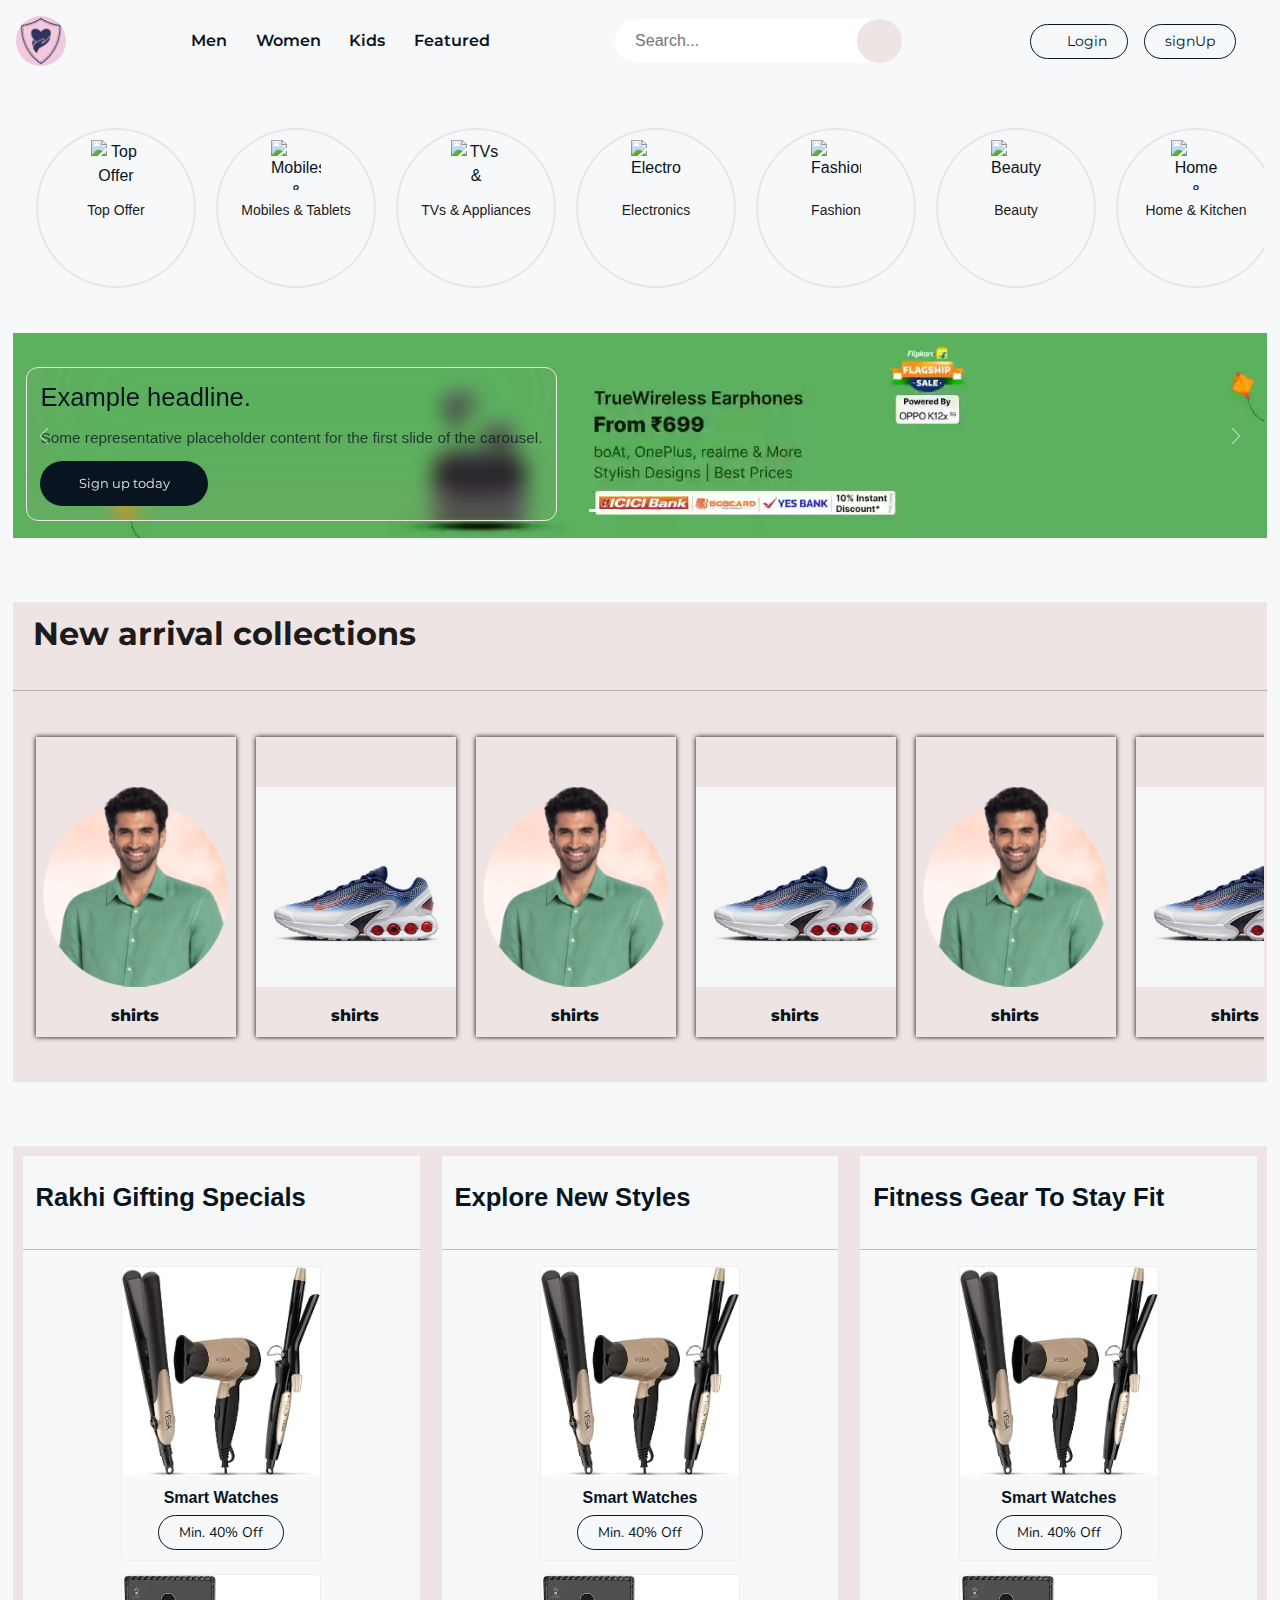
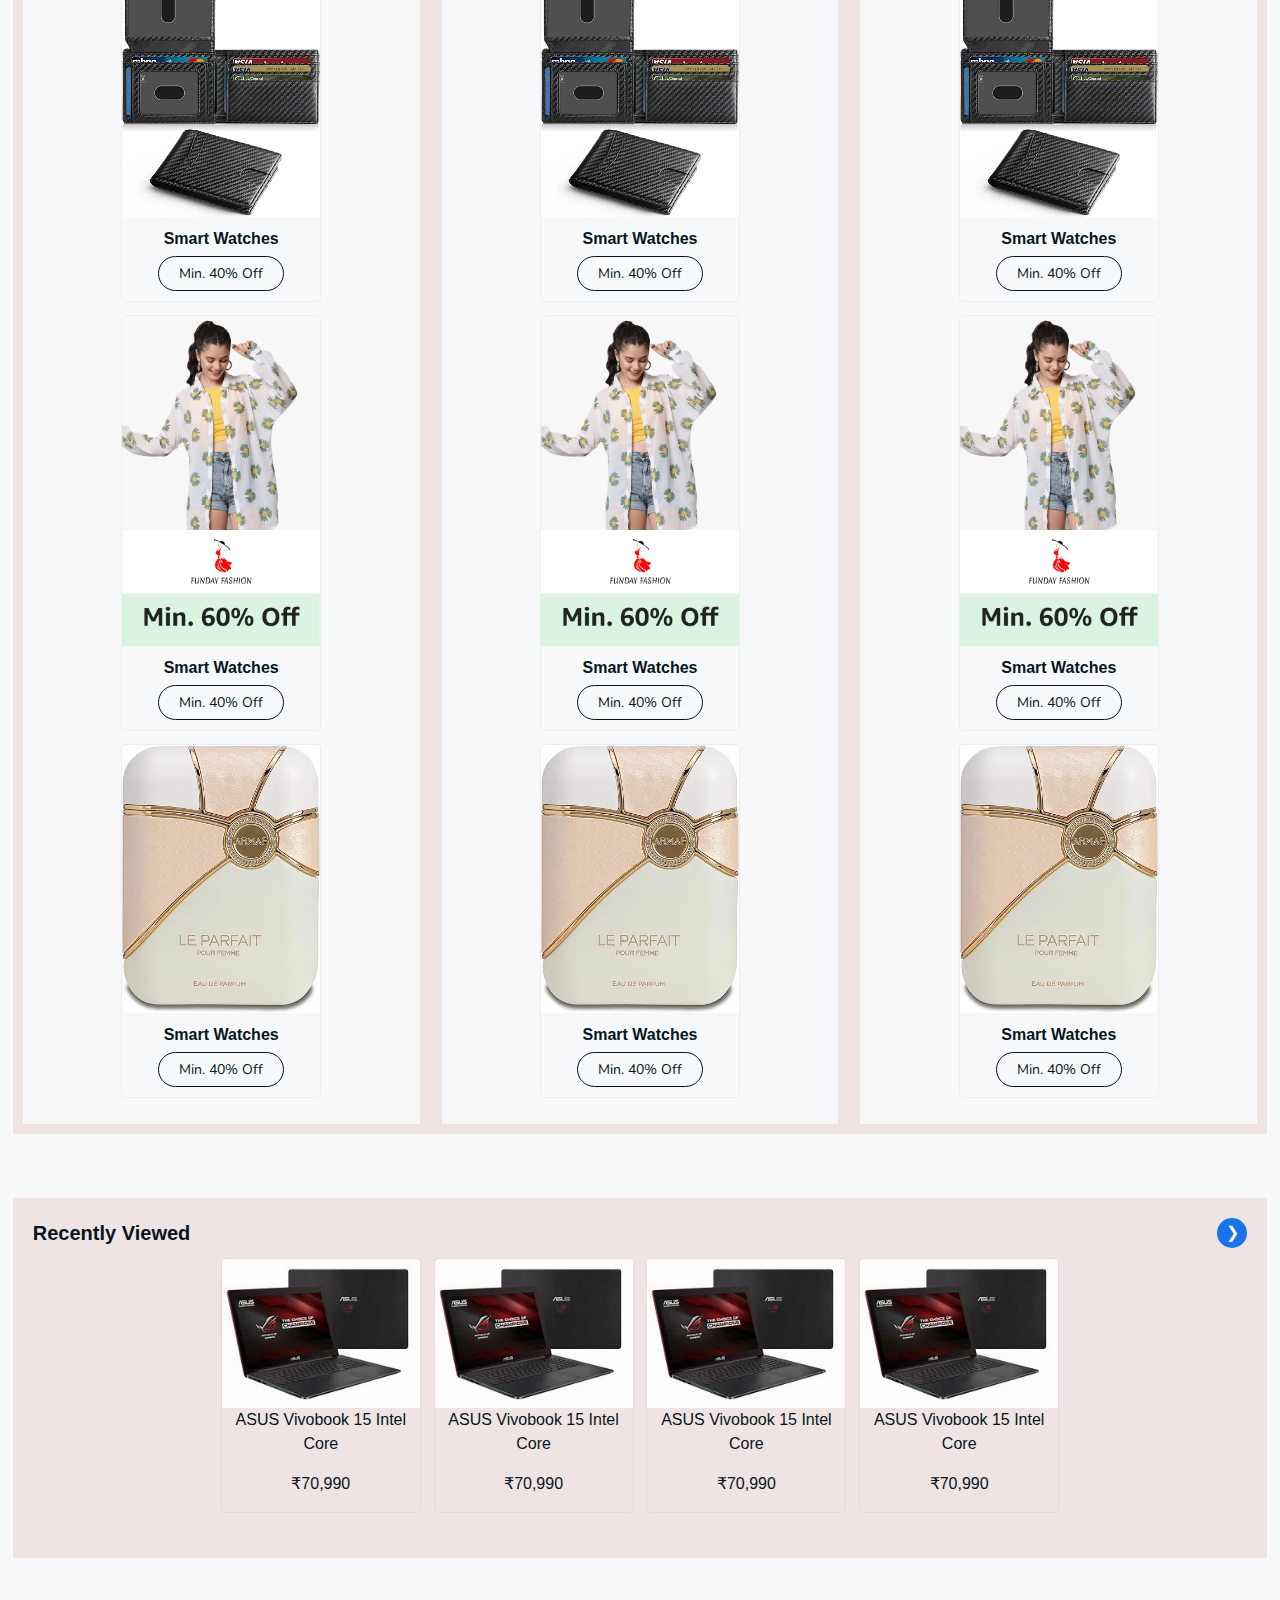
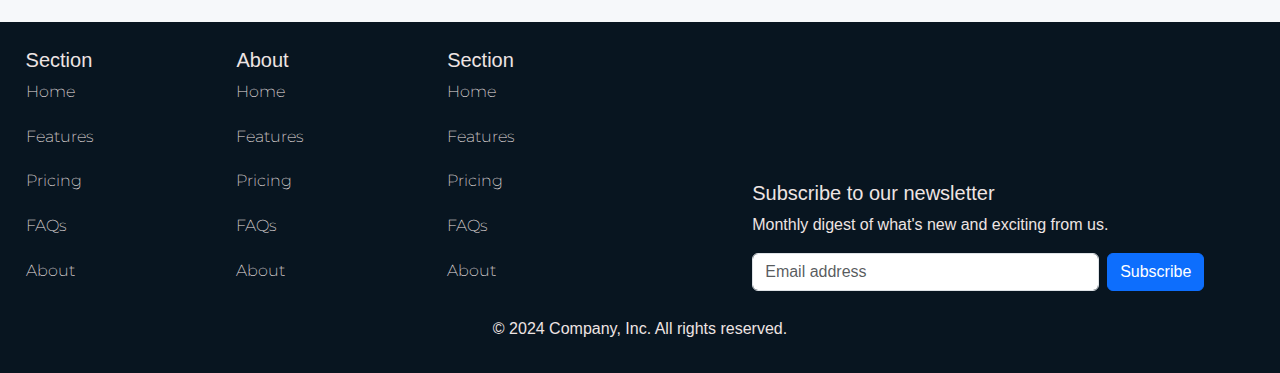
==== commit 4da98abc: "issues fixed" ====
--- a/Home.html
+++ b/Home.html
@@ -20,214 +20,218 @@
 <body>
 
     <!-- Desktop header -->
+
     <!-- larger than 1030 px  -->
-
-    <header id="large-header" class="Header p-3 large-header ">
-        <div class=" H-container  d-flex flex-wrap align-items-center justify-content-between ">
-            <a href="/" class="d-flex align-items-center mb-2 mb-lg-0 text-white text-decoration-none">
-                <img class="logo" src="assets/logo .png" alt="logo here">
-            </a>
-
-            <ul class="nav col-12 col-lg-auto  mb-md-0">
-                <li><a href="./Pages/Men/Men.html" class="nav-link px-2 ">Men</a></li>
-                <li><a href="./Pages/Women/Women.html" class="nav-link px-2 ">Women</a></li>
-                <li><a href="./Pages/Kids/Kids.html" class="nav-link px-2 ">Kids</a></li>
-                <li><a href="#Featured" class="nav-link px-2 ">Featured</a></li>
-            </ul>
-
-            <form class="search-form col-12 col-lg-auto mb-3 mb-lg-0 me-lg-3" role="search">
-                <input type="search" class="search-input " placeholder="Search..." aria-label="Search">
-                <button class="search-btn" type="submit"><i class="fa fa-search"></i></button>
-            </form>
-
-            <div  class="d-flex justify-content-end  column-gap-3">
-              
-              <button  type="button" class=" login outline_btn column-gap-3 ">
-                <i  class="fa fa-user"></i>
-                <a class="login" href="./Pages/login/logIn.html">Login</a>
-              </button>
-
-                <button id="signup" type="button" class="btn outline_btn signup "><a  href="./Pages/signUp/signUp.html">signUp</a>
-                </button>
-
-                
-              <div class="userProfile">
-                <i  class="fa fa-user"></i>
-                      <a class="" href="./pages/userProfile/userProfile.html">user</a>
-              </div>
-
-
-                <button id="cart" style="color:var(--primary-color);" class="cartt  " type="submit">
-                    <i href="Pages/Cart/Cart.html" class="fa-solid fa-cart-shopping"></i></i> 
-                    <a href="Pages/Cart/Cart.html">Cart</a>
-                </button>
-
-                <button style="border: none; background: transparent;" >
-                  <i id="dots" class="fa-solid fa-ellipsis"></i>
-
-                </button>
-            </div>
-        </div>
-    </header>
-
-
-    <!-- smaller header -->
-
-    <header id="small-header" class="Header  small-header">
-        <div class="px-3 py-2  border-bottom ">
-            <div class="d-flex justify-content-between">
-                <img class="logo mx-2" src="assets/logo .png" alt="">
-                <svg class="bi me-2" width="40" height="32" role="img" aria-label="Bootstrap">
-                    <use xlink:href="#bootstrap" />
-                </svg>
-                </a>
-
-                <ul class="nav col-12 col-lg-auto  mb-md-0">
-                  <li><a href="./Pages/Men/Men.html" class="nav-link px-2 ">Men</a></li>
-                  <li><a href="./Pages/Women/Women.html" class="nav-link px-2 ">Women</a></li>
-                  <li><a href="./Pages/Kids/Kids.html" class="nav-link px-2 ">Kids</a></li>
-                  <li><a href="#Featured" class="nav-link px-2 ">Featured</a></li>  
-                </ul>
-            </div>
-        </div>
-        <!-- Bottom nav -->
-        <div class="d-flex align-items-center py-2 px-4 justify-content-between">
-                
-            <form class="search-form  d-flex justify-content-between  col-lg-auto" role="search">
-                <input type="search" class="search-input " placeholder="Search..." aria-label="Search">
-                <button class="search-btn" type="submit"><i class="fa fa-search"></i></button>
-            </form>
-
-            <div  class="d-flex justify-content-end  column-gap-3">
-              
-              <button  type="button" class=" login outline_btn column-gap-3 ">
-                <i  class="fa fa-user"></i>
-                <a class="login" href="./Pages/login/logIn.html">user</a>
-              </button>
-
-
-
-              <button  id="signup" type="button" class="btn outline_btn signup "><a  href="./Pages/signUp/signUp.html">signUp</a>
-              </button>
-
-              <div class="userProfile">
-                <i style="font-size: 17px;"  class="fa fa-user"></i>
-                      <a class="" href="./pages/userProfile/userProfile.html">user</a>
-              </div>
-
-                <button id="cart" style="color:var(--primary-color);" class="cartt  " type="submit">
-                    <i href="Pages/Cart/Cart.html" class="fa-solid fa-cart-shopping"></i></i> 
-                    <a href="Pages/Cart/Cart.html">Cart</a>
-                </button>
-
-                
-                <button style="border: none; background: transparent;" >
-                  <i id="dots" class="fa-solid fa-ellipsis"></i>
-
-                </button>
-
-            </div>
-
-        </div>
-
-    </header>
-
-
-    <!-- mobile header -->
-    <!-- smaller than 576  -->
-    
-    <header id="mobile-header" class="  mobile-header">
-        <div class="px-3 py-2  border-bottom ">
-            <div class="d-flex justify-content-between">
-                <img class="logo mx-2" src="assets/logo .png" alt="">
-                <svg class="bi me-2" width="40" height="32" role="img" aria-label="Bootstrap">
-                    <use xlink:href="#bootstrap" />
-                </svg>
-                
-                <div  class="d-flex align-items-center justify-content-end  column-gap-1">
-                  <button  type="button" class=" login outline_btn column-gap-3 ">
-                      <i  class="fa fa-user"></i>
-                      <a class="login" href="./pages/login/logIn.html">Login</a>
-                    </button>
-                    
-              <div class="userProfile">
-                <i  class="fa fa-user"></i>
-                      <a class="" href="./pages/userProfile/userProfile.html">user</a>
-              </div>
-
-                    <button id="cart" style="color:var(--primary-color);" class="cartt " type="submit">
-                      <i class="fa-solid fa-cart-shopping"></i></i> 
-                      <a href="Pages/Cart/Cart.html">Cart</a>
-                  </button>
-                    <!-- Hamburger menu -->
-                    <i onclick="sidebarHandler()" style="font-size:25px;" class=" mx-2  fa fa-bars"></i>
-            </div>
-
-
-            </div>
-        </div>
-        <!-- Bottom nav -->
-        <div class="d-flex align-items-center py-2 px-4 justify-content-between">
-                
-            <form class="search-form w-100  d-flex justify-content-between  col-lg-auto" role="search">
-                <input type="search" class="search-input " placeholder="Search..." aria-label="Search">
-                <button class="search-btn" type="submit"><i class="fa fa-search"></i></button>
-            </form>
-        </div>
-
-    </header>
-
-    <!-- SIDEBAR FOR MOBILE HEADER -->
-
-    
-  <div style="height: 100vh; width: 100vw;; z-index: 100;"  id="sideBar" class="hidden  w-100 glassmorphism  flex-column flex-shrink-0 p-3 " style="width: 280px;">
-    <div class="sidebarTop d-flex justify-content-between align-items-center"> 
-      <div class=" d-flex">
-
-         
-        <div  class="d-flex align-items-center justify-content-end  column-gap-1">
+  <!-- Desktop header -->
+
+  <header id="large-header" class="Header p-3 large-header ">
+    <div class=" H-container  d-flex flex-wrap align-items-center justify-content-between ">
+        <a href="/" class="d-flex align-items-center mb-2 mb-lg-0 text-white text-decoration-none">
+            <img class="logo" src="assets/logo .png" alt="logo here">
+        </a>
+
+        <ul class="nav col-12 col-lg-auto  mb-md-0">
+          <li><a id="nav-one" onclick="sidebarHandler()" href="./Pages/Men/Men.html" class="nav-link px-2 ">Men</a></li>
+          <li><a id="nav-two" onclick="sidebarHandler()" href="./Pages/Women/Women.html" class="nav-link px-2 ">Women</a></li>
+          <li><a id="nav-three" onclick="sidebarHandler()" href="./Pages/Kids/Kids.html" class="nav-link px-2 ">Kids</a></li>
+          <li><a id="nav-four" onclick="sidebarHandler()" href="#Featured" class="nav-link px-2 ">Featured</a></li>
+        
+        </ul>
+
+        <form class="search-form col-12 col-lg-auto mb-3 mb-lg-0 me-lg-3" role="search">
+            <input type="search" class="search-input " placeholder="Search..." aria-label="Search">
+            <button class="search-btn" type="submit"><i class="fa fa-search"></i></button>
+        </form>
+
+        <div  class="d-flex justify-content-end  column-gap-3">
           
+          <button  type="button" class=" login outline_btn column-gap-3 ">
+            <i  class="fa fa-user"></i>
+            <a class="login" href="./Pages/login/logIn.html">Login</a>
+          </button>
+
+            <button id="signup" type="button" class="btn outline_btn signup "><a  href="./Pages/signUp/signUp.html">signUp</a>
+            </button>
+
+            
           <div class="userProfile">
             <i  class="fa fa-user"></i>
-            <a  href="./pages/userProfile/userProfile.html">User</a>
-          </div>
-            
+                  <a class="userr" href="./pages/userProfile/userProfile.html">user</a>
+          </div>
+
+
+            <button id="cart" style="color:var(--primary-color);" class="cartt  " type="submit">
+                <i href="Pages/Cart/Cart.html" class="fa-solid fa-cart-shopping"></i></i> 
+                <a href="Pages/Cart/Cart.html">Cart</a>
+            </button>
+
+            <button style="border: none; background: transparent;" >
+              <i id="dots" class="fa-solid fa-ellipsis"></i>
+
+            </button>
+        </div>
+    </div>
+</header>
+
+
+
+  <!-- small Header -->
+
+  <header id="small-header" class="Header  small-header">
+    <div class="px-3 py-2  border-bottom ">
+        <div class="d-flex justify-content-between">
+            <img class="logo mx-2" src="assets/logo .png" alt="">
+            <svg class="bi me-2" width="40" height="32" role="img" aria-label="Bootstrap">
+                <use xlink:href="#bootstrap" />
+            </svg>
+            </a>
+
+            <ul class="nav col-12 col-lg-auto  mb-md-0">
+              <li><a id="nav-one" onclick="sidebarHandler()" href="./Pages/Men/Men.html" class="nav-link px-2 ">Men</a></li>
+              <li><a id="nav-two" onclick="sidebarHandler()" href="./Pages/Women/Women.html" class="nav-link px-2 ">Women</a></li>
+              <li><a id="nav-three" onclick="sidebarHandler()" href="./Pages/Kids/Kids.html" class="nav-link px-2 ">Kids</a></li>
+              <li><a id="nav-four" onclick="sidebarHandler()" href="#Featured" class="nav-link px-2 ">Featured</a></li>
+            
+            </ul>
+        </div>
+    </div>
+    <!-- Bottom nav -->
+    <div class="d-flex align-items-center py-2 px-4 justify-content-between">
+            
+        <form class="search-form  d-flex justify-content-between  col-lg-auto" role="search">
+            <input type="search" class="search-input " placeholder="Search..." aria-label="Search">
+            <button class="search-btn" type="submit"><i class="fa fa-search"></i></button>
+        </form>
+
+        <div  class="d-flex justify-content-end  column-gap-3">
+          
           <button  type="button" class=" login outline_btn column-gap-3 ">
-              <i  class="fa fa-user"></i>
-              <a class="login" href="./Pages/login/logIn.html">Login</a>
+            <i  class="fa fa-user"></i>
+            <a class="login" href="./Pages/login/logIn.html">user</a>
+          </button>
+
+
+
+          <button  id="signup" type="button" class="btn outline_btn signup "><a  href="./Pages/signUp/signUp.html">signUp</a>
+          </button>
+
+          <div class="userProfile">
+            <i style="font-size: 17px;"  class="fa fa-user"></i>
+                  <a class="userr" href="./pages/userProfile/userProfile.html">user</a>
+          </div>
+
+            <button id="cart" style="color:var(--primary-color);" class="cartt  " type="submit">
+                <i href="Pages/Cart/Cart.html" class="fa-solid fa-cart-shopping"></i></i> 
+                <a href="Pages/Cart/Cart.html">Cart</a>
             </button>
-            <!-- Hamburger menu -->
-            
-        <!-- SIDEBAR -->
-
-
-
-        <!-- <button type="button" class="btn  btn-primary">Sign-up</button> -->
-        <!-- <button class="cart  d-flex align-items-center column-gap-2 " type="submit">
-            <i class="fa-solid fa-cart-shopping"></i></i> 
-            <a href="">Cart</a>
-        </button> -->
-    </div>
-
-      </div>
-        <button style="background-color: transparent; border: none;" >
-            <i onclick="sidebarHandler()"  style="font-size: 30px;" class="fa-solid fa-xmark"></i>
+
+            
+            <button style="border: none; background: transparent;" >
+              <i id="dots" class="fa-solid fa-ellipsis"></i>
+
+            </button>
+
+        </div>
+
+    </div>
+
+</header>
+
+
+<!-- mobile header -->
+<!-- smaller than 576  -->
+
+<header id="mobile-header" class="  mobile-header">
+    <div class="px-3 py-2  border-bottom ">
+        <div class="d-flex justify-content-between">
+            <img class="logo mx-2" src="assets/logo .png" alt="">
+            <svg class="bi me-2" width="40" height="32" role="img" aria-label="Bootstrap">
+                <use xlink:href="#bootstrap" />
+            </svg>
+            
+            <div  class="d-flex align-items-center justify-content-end  column-gap-1">
+              <button  type="button" class=" login outline_btn column-gap-3 ">
+                  <i  class="fa fa-user"></i>
+                  <a class="login" href="./pages/login/logIn.html">Login</a>
+                </button>
+                
+          <div class="userProfile">
+            <i  class="fa fa-user"></i>
+                  <a class="userr" href="./pages/userProfile/userProfile.html">user</a>
+          </div>
+
+                <button id="cart" style="color:var(--primary-color);" class="cartt " type="submit">
+                  <i class="fa-solid fa-cart-shopping"></i></i> 
+                  <a href="Pages/Cart/Cart.html">Cart</a>
+              </button>
+                <!-- Hamburger menu -->
+                <i onclick="sidebarHandler()" style="font-size:25px;" class=" mx-2  fa fa-bars"></i>
+        </div>
+
+
+        </div>
+    </div>
+    <!-- Bottom nav -->
+    <div class="d-flex align-items-center py-2 px-4 justify-content-between">
+            
+        <form class="search-form w-100  d-flex justify-content-between  col-lg-auto" role="search">
+            <input type="search" class="search-input " placeholder="Search..." aria-label="Search">
+            <button class="search-btn" type="submit"><i class="fa fa-search"></i></button>
+        </form>
+    </div>
+
+</header>
+
+<!-- SIDEBAR FOR MOBILE HEADER -->
+
+
+<div style="height: 100vh; width: 100vw;; z-index: 100;"  id="sideBar" class="hidden  w-100 glassmorphism  flex-column flex-shrink-0 p-3 " style="width: 280px;">
+<div class="sidebarTop d-flex justify-content-between align-items-center"> 
+  <div class=" d-flex">
+
+     
+    <div  class="d-flex align-items-center justify-content-end  column-gap-1">
+      
+      <div class="userProfile">
+        <i  class="fa fa-user"></i>
+        <a class="userr"  href="./pages/userProfile/userProfile.html">User</a>
+      </div>
+        
+      <button  type="button" class=" login outline_btn column-gap-3 ">
+          <i  class="fa fa-user"></i>
+          <a class="login" href="./Pages/login/logIn.html">Login</a>
         </button>
-    
-    </div>
-
-    <hr>
-
-    <ul class="nav nav-pills flex-column mb-auto">
-      <li><a onclick="sidebarHandler" href="./Pages/Men/Men.html" class="nav-link px-2 ">Men</a></li>
-      <li><a onclick="sidebarHandler" href="./Pages/Women/Women.html" class="nav-link px-2 ">Women</a></li>
-      <li><a onclick="sidebarHandler()" href="./Pages/Kids/Kids.html" class="nav-link px-2 ">Kids</a></li>
-      <li><a onclick="sidebarHandler()" href="#Featured" class="nav-link px-2 ">Featured</a></li>
-  
-    </ul>
-    <hr>
-    
-  </div>  
+        <!-- Hamburger menu -->
+        
+    <!-- SIDEBAR -->
+
+
+
+    <!-- <button type="button" class="btn  btn-primary">Sign-up</button> -->
+    <!-- <button class="cart  d-flex align-items-center column-gap-2 " type="submit">
+        <i class="fa-solid fa-cart-shopping"></i></i> 
+        <a href="">Cart</a>
+    </button> -->
+</div>
+
+  </div>
+    <button style="background-color: transparent; border: none;" >
+        <i onclick="sidebarHandler()"  style="font-size: 30px;" class="fa-solid fa-xmark"></i>
+    </button>
+</div>
+
+<hr>
+
+<ul class="nav nav-pills flex-column mb-auto">
+  <li><a id="nav-one" onclick="sidebarHandler()" href="./Pages/Men/Men.html" class="nav-link px-2 ">Men</a></li>
+  <li><a id="nav-two" onclick="sidebarHandler()" href="./Pages/Women/Women.html" class="nav-link px-2 ">Women</a></li>
+  <li><a id="nav-three" onclick="sidebarHandler()" href="./Pages/Kids/Kids.html" class="nav-link px-2 ">Kids</a></li>
+  <li><a id="nav-four" onclick="sidebarHandler()" href="#Featured" class="nav-link px-2 ">Featured</a></li>
+
+</ul>
+<hr>
+
+</div>  
 
 
   <!-- SIDEBAR  NOT COMPLETED  -->
--- a/global.css
+++ b/global.css
@@ -1,3 +1,35 @@
+
+@import url('https://fonts.googleapis.com/css2?family=Lato:wght@400;700&family=Montserrat:wght@400;700&family=Nunito:wght@400;700&family=Oswald:wght@400;700&family=Pacifico&display=swap');
+
+:root {
+    /* COLORS */
+--primary-color: #081520;        /* Primary buttons, links, and important highlights */
+--secondary-color: #eee4e3;      /* Secondary buttons, alerts, or call-to-action elements */
+--background-color: #f6f8fa;     /* Light background to contrast with the dark primary color */
+--text-color: #1c1c1c;           /* Dark text for readability against the light background */
+--heading-color: #2f3e4e;        /* Darker heading color to provide hierarchy */
+--hover-color: #25517e;          /* Hover states on buttons, links, etc. */
+--shadow-color: rgba(182, 126, 126, 0.1); /* Box shadows */
+--accent-color: #3b84a1;         /* Accents like badges, notifications, or highlights */
+
+
+    /* FONTS */
+ /* Primary Font: Use for headers, navigation bar, and buttons */
+ --primary-font: 'Montserrat', sans-serif;
+
+ /* Secondary Font: Use for body text, product descriptions, and blog posts */
+ --secondary-font: 'Lato', sans-serif;
+
+ /* Accent Font: Use for callouts and section titles (e.g., Featured Products, Sale Items) */
+ --accent-font: 'Oswald', sans-serif;
+
+ /* Support Font: Use for footer text, legal text, and small print */
+ --support-font: 'Nunito', sans-serif;
+
+ /* Decorative Font: Use for logos, special promotions, and sale banners */
+ --decorative-font: 'Pacifico', cursive;
+
+}
 
 
 a{
@@ -226,6 +258,10 @@
     width: 100vw;
 }
 
+.userr{
+  max-width: 66px;
+  overflow: hidden;
+}
 
 .cartt{
   font-family: var(--primary-font);
@@ -233,7 +269,7 @@
   align-items: center;
   opacity:1;
   gap: 1vw;
-  display: flex;
+  display: none;
   /* top: -2px; */
   /* position: relative; */
   color: var(--primary-color);
@@ -345,6 +381,8 @@
     font-family: var(--primary-font);
     /* color: var(--primary-color); */
 }
+
+
 .login:hover a{
     color: whitesmoke;
 }
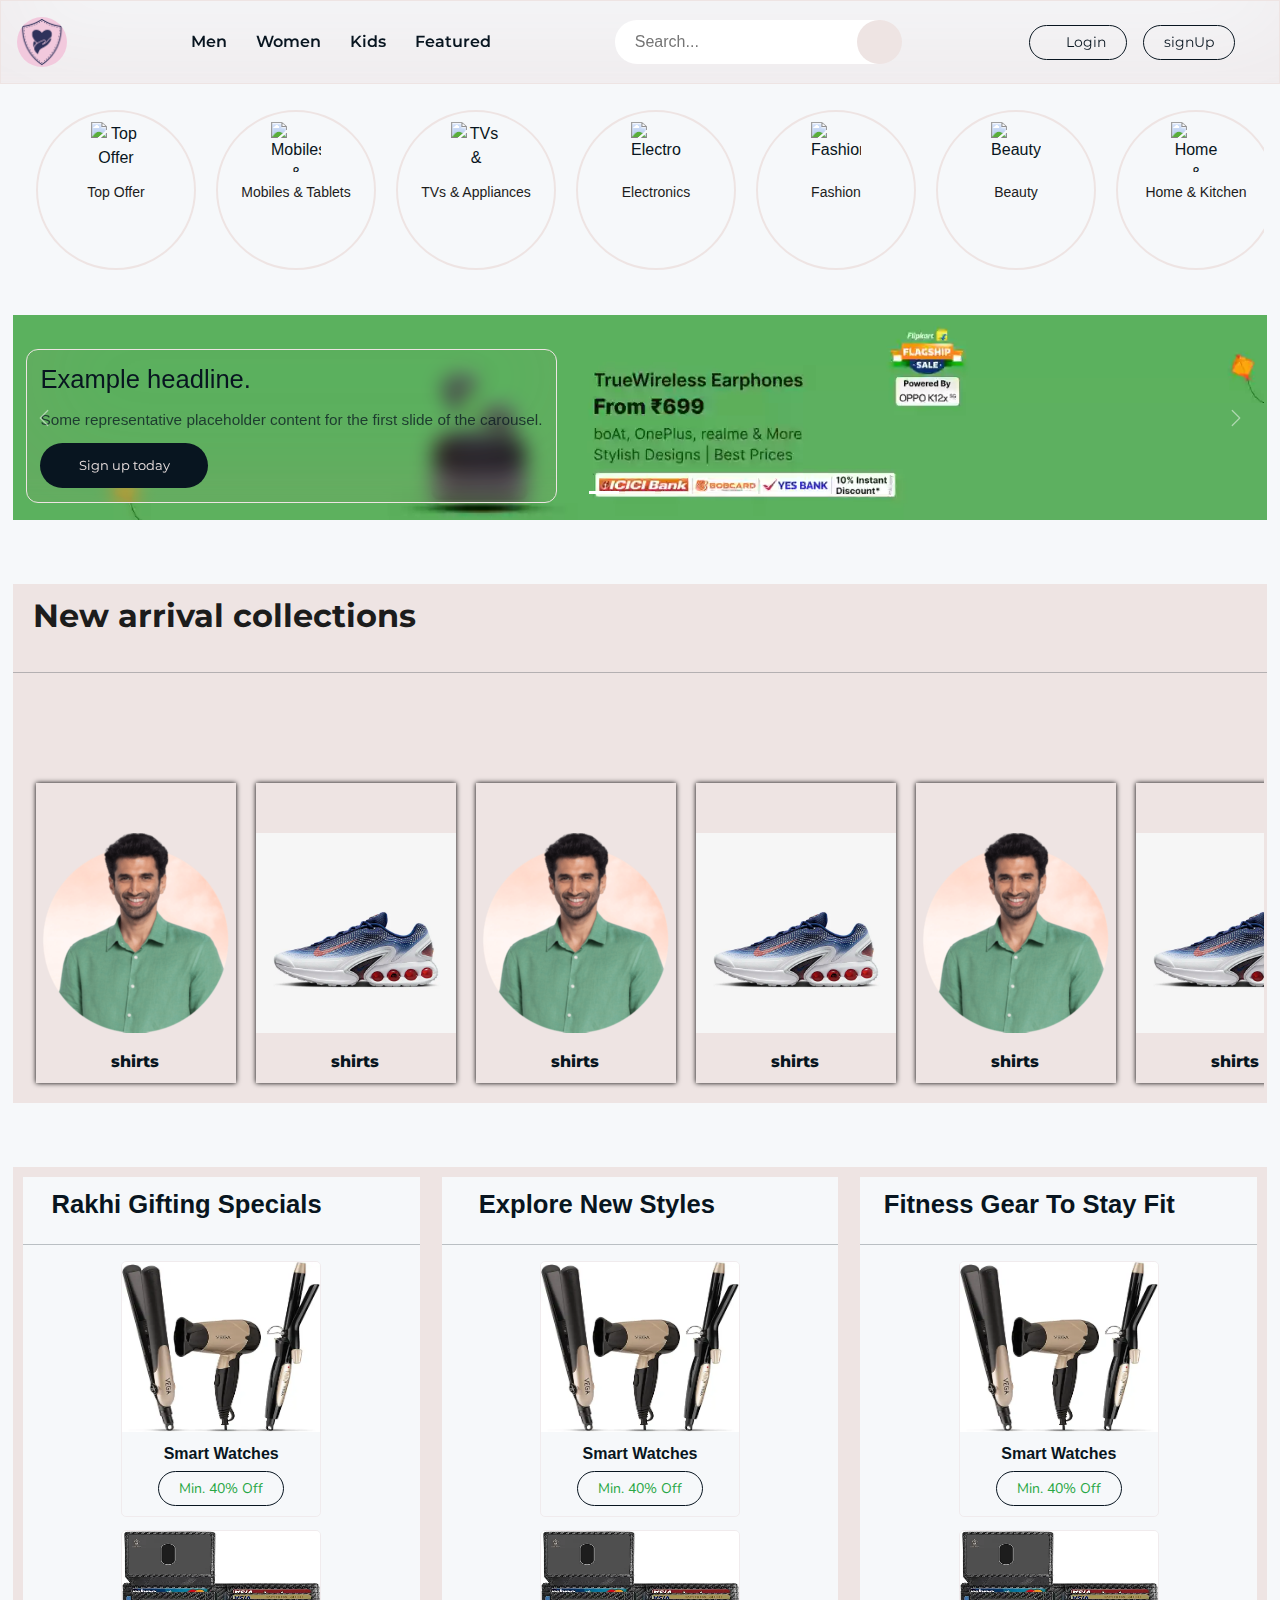
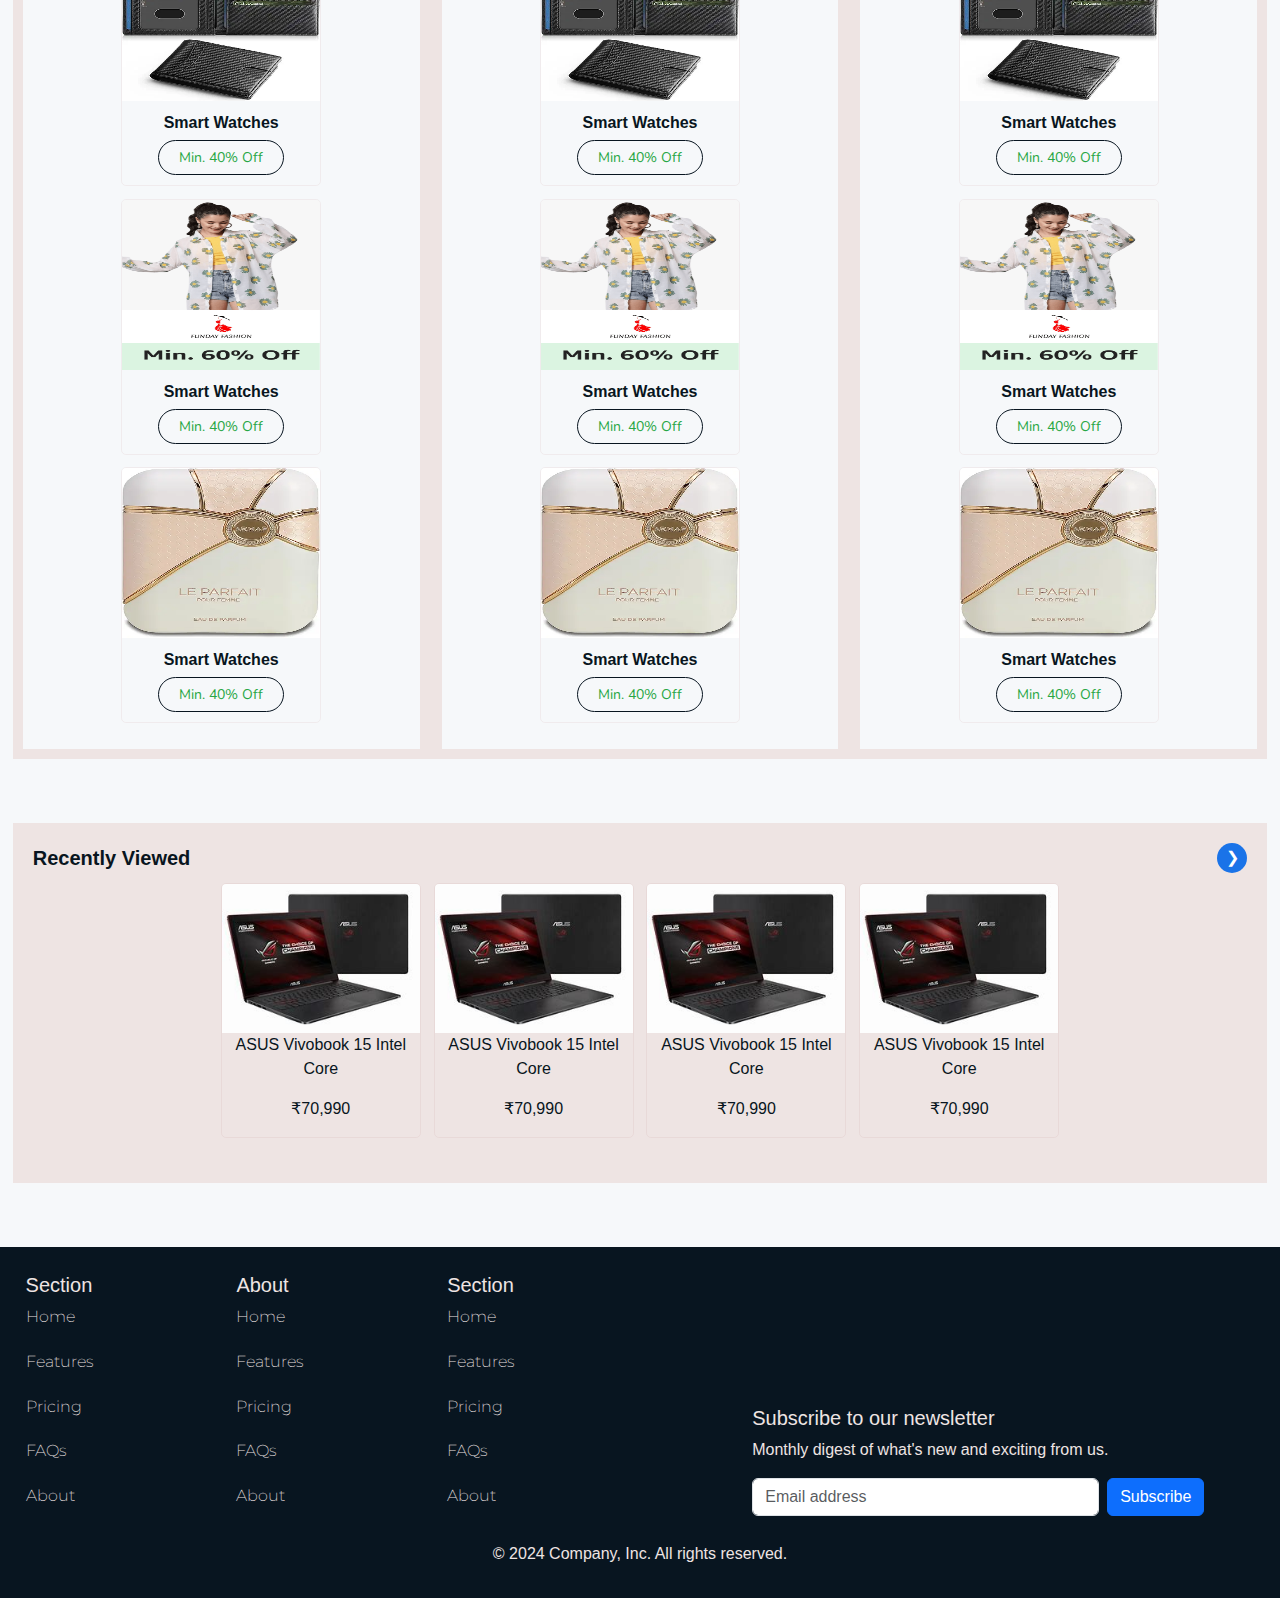
==== commit 87116b0c: "dropdown successfully created" ====
--- a/Home.html
+++ b/Home.html
@@ -7,14 +7,14 @@
     <title>Document</title>
     <link href="https://cdn.jsdelivr.net/npm/bootstrap@5.3.3/dist/css/bootstrap.min.css" rel="stylesheet"
         integrity="sha384-QWTKZyjpPEjISv5WaRU9OFeRpok6YctnYmDr5pNlyT2bRjXh0JMhjY6hW+ALEwIH" crossorigin="anonymous">
-    <link rel="stylesheet" href="./home.css">
-
-    <link rel="stylesheet" href="https://cdnjs.cloudflare.com/ajax/libs/font-awesome/6.4.2/css/all.min.css"
+        
+        <link rel="stylesheet" href="https://cdnjs.cloudflare.com/ajax/libs/font-awesome/6.4.2/css/all.min.css"
         integrity="sha512-z3gLpd7yknf1YoNbCzqRKc4qyor8gaKU1qmn+CShxbuBusANI9QpRohGBreCFkKxLhei6S9CQXFEbbKuqLg0DA=="
         crossorigin="anonymous" referrerpolicy="no-referrer" />
-
-    <link rel="stylesheet" href="./global.css">
-    <link rel="stylesheet" href="./cardsNanimations.css">
+        
+        <link rel="stylesheet" href="./cardsNanimations.css">
+        <link rel="stylesheet" href="./global.css">
+        <link rel="stylesheet" href="./home.css">
 </head>
 
 <body>
@@ -24,7 +24,7 @@
     <!-- larger than 1030 px  -->
   <!-- Desktop header -->
 
-  <header id="large-header" class="Header p-3 large-header ">
+  <header id="large-header" class=" glassmorphism Header p-3 large-header  ">
     <div class=" H-container  d-flex flex-wrap align-items-center justify-content-between ">
         <a href="/" class="d-flex align-items-center mb-2 mb-lg-0 text-white text-decoration-none">
             <img class="logo" src="assets/logo .png" alt="logo here">
@@ -65,10 +65,64 @@
                 <a href="Pages/Cart/Cart.html">Cart</a>
             </button>
 
-            <button style="border: none; background: transparent;" >
+            <!--DROPDOWN BTN  -->
+            <button onclick="dropDownHandler()" style="border: none; background: transparent;" >
               <i id="dots" class="fa-solid fa-ellipsis"></i>
+              
+  <!-- DROPDOWN  -->
+
+  <div id="dropdown" class=" hidden2  flex-column flex-md-row p-4 gap-4 py-md-5 align-items-center justify-content-center">
+    <ul class="dropdown-menu d-block position-static mx-0 shadow w-220px" data-bs-theme="light">
+      <li>
+        <a class="dropdown-item d-flex gap-2 align-items-center" href="#">
+          <svg class="bi" width="16" height="16"><use xlink:href="#files"/></svg>
+          Documents
+        </a>
+      </li>
+      <li>
+        <a class="dropdown-item d-flex gap-2 align-items-center" href="#">
+          <svg class="bi" width="16" height="16"><use xlink:href="#image-fill"/></svg>
+          Photos
+        </a>
+      </li>
+      <li>
+        <a class="dropdown-item d-flex gap-2 align-items-center" href="#">
+          <svg class="bi" width="16" height="16"><use xlink:href="#film"/></svg>
+          Movies
+        </a>
+      </li>
+      <li>
+        <a class="dropdown-item d-flex gap-2 align-items-center" href="#">
+          <svg class="bi" width="16" height="16"><use xlink:href="#music-note-beamed"/></svg>
+          Music
+        </a>
+      </li>
+      <li>
+        <a class="dropdown-item d-flex gap-2 align-items-center" href="#">
+          <svg class="bi" width="16" height="16"><use xlink:href="#joystick"/></svg>
+          Games
+        </a>
+      </li>
+      <li><hr class="dropdown-divider"></li>
+      <li>
+        <a class="dropdown-item dropdown-item-danger d-flex gap-2 align-items-center" href="#">
+          <svg class="bi" width="16" height="16"><use xlink:href="#trash"/></svg>
+          Trash
+        </a>
+      </li>
+    </ul>
+  </div>
+  
+
+
+
+
 
             </button>
+
+
+
+
         </div>
     </div>
 </header>
@@ -77,7 +131,7 @@
 
   <!-- small Header -->
 
-  <header id="small-header" class="Header  small-header">
+  <header style="position: fixed; top: 0px; z-index: 1200;" id="small-header" class="Header  small-header glassmorphism ">
     <div class="px-3 py-2  border-bottom ">
         <div class="d-flex justify-content-between">
             <img class="logo mx-2" src="assets/logo .png" alt="">
@@ -105,20 +159,21 @@
 
         <div  class="d-flex justify-content-end  column-gap-3">
           
+        
           <button  type="button" class=" login outline_btn column-gap-3 ">
             <i  class="fa fa-user"></i>
-            <a class="login" href="./Pages/login/logIn.html">user</a>
+            <a class="login" href="./Pages/login/logIn.html">Login</a>
           </button>
 
-
-
-          <button  id="signup" type="button" class="btn outline_btn signup "><a  href="./Pages/signUp/signUp.html">signUp</a>
-          </button>
-
+            <button id="signup" type="button" class="btn outline_btn signup "><a  href="./Pages/signUp/signUp.html">signUp</a>
+            </button>
+
+            
           <div class="userProfile">
-            <i style="font-size: 17px;"  class="fa fa-user"></i>
+            <i  class="fa fa-user"></i>
                   <a class="userr" href="./pages/userProfile/userProfile.html">user</a>
           </div>
+
 
             <button id="cart" style="color:var(--primary-color);" class="cartt  " type="submit">
                 <i href="Pages/Cart/Cart.html" class="fa-solid fa-cart-shopping"></i></i> 
@@ -126,8 +181,58 @@
             </button>
 
             
-            <button style="border: none; background: transparent;" >
+            <!--DROPDOWN BTN  -->
+            <button onclick="dropDownHandler()" style="border: none; background: transparent;" >
               <i id="dots" class="fa-solid fa-ellipsis"></i>
+              
+  <!-- DROPDOWN  -->
+
+  <div id="dropdown" class=" hidden2  flex-column flex-md-row p-4 gap-4 py-md-5 align-items-center justify-content-center">
+    <ul class="dropdown-menu d-block position-static mx-0 shadow w-220px" data-bs-theme="light">
+      <li>
+        <a class="dropdown-item d-flex gap-2 align-items-center" href="#">
+          <svg class="bi" width="16" height="16"><use xlink:href="#files"/></svg>
+          Documents
+        </a>
+      </li>
+      <li>
+        <a class="dropdown-item d-flex gap-2 align-items-center" href="#">
+          <svg class="bi" width="16" height="16"><use xlink:href="#image-fill"/></svg>
+          Photos
+        </a>
+      </li>
+      <li>
+        <a class="dropdown-item d-flex gap-2 align-items-center" href="#">
+          <svg class="bi" width="16" height="16"><use xlink:href="#film"/></svg>
+          Movies
+        </a>
+      </li>
+      <li>
+        <a class="dropdown-item d-flex gap-2 align-items-center" href="#">
+          <svg class="bi" width="16" height="16"><use xlink:href="#music-note-beamed"/></svg>
+          Music
+        </a>
+      </li>
+      <li>
+        <a class="dropdown-item d-flex gap-2 align-items-center" href="#">
+          <svg class="bi" width="16" height="16"><use xlink:href="#joystick"/></svg>
+          Games
+        </a>
+      </li>
+      <li><hr class="dropdown-divider"></li>
+      <li>
+        <a class="dropdown-item dropdown-item-danger d-flex gap-2 align-items-center" href="#">
+          <svg class="bi" width="16" height="16"><use xlink:href="#trash"/></svg>
+          Trash
+        </a>
+      </li>
+    </ul>
+  </div>
+  
+
+
+
+
 
             </button>
 
@@ -136,12 +241,13 @@
     </div>
 
 </header>
+
 
 
 <!-- mobile header -->
 <!-- smaller than 576  -->
 
-<header id="mobile-header" class="  mobile-header">
+<header style="position: fixed; top: 0; z-index:1500;" id="mobile-header" class=" glassmorphism mobile-header">
     <div class="px-3 py-2  border-bottom ">
         <div class="d-flex justify-content-between">
             <img class="logo mx-2" src="assets/logo .png" alt="">
@@ -232,9 +338,6 @@
 <hr>
 
 </div>  
-
-
-  <!-- SIDEBAR  NOT COMPLETED  -->
 
 
 
--- a/global.css
+++ b/global.css
@@ -29,6 +29,26 @@
  /* Decorative Font: Use for logos, special promotions, and sale banners */
  --decorative-font: 'Pacifico', cursive;
 
+}
+
+/* Hide scrollbar for all elements */
+::-webkit-scrollbar {
+  width: 0px;
+  background: transparent; /* Make scrollbar background transparent */
+}
+
+body, html {
+  margin: 0;
+  padding: 0;
+  overflow: hidden; /* Hide overflow to remove scrollbars */
+  overflow-y: auto; /* Re-enable vertical scrolling */
+  scroll-behavior: smooth; /* Enable smooth scrolling */
+}
+
+/* For Firefox */
+* {
+  scrollbar-width: none; /* Hide scrollbar */
+  -ms-overflow-style: none; /* Hide scrollbar for IE and Edge */
 }
 
 
@@ -202,34 +222,55 @@
   }
 
   .glassmorphism {
-    border-radius: 0.75rem;
     border: 1px solid var(--secondary-color);
     background-color: transparent;
-    box-shadow: inset 10px -50px 94px 0 var(--shadow-color);
+    /* box-shadow: inset 10px -50px 94px 0 var(--shadow-color); */
     backdrop-filter: blur(10px);
-    padding: 1.25rem;
-  }
-  
-
-  
-
-body {
-    display: flex;
-    flex-direction: column;
-    scroll-behavior: smooth;
-    /* background-color: #30325b !important; */
-    overflow-x: hidden !important;
-    font-family: Arial, sans-serif;
-    background-color: var(--background-color);
-    color: var(--primary-color);
-  }
-  
+    /* padding: 1.25rem; */
+  }
+  
+
+  /* General Reset and Styles */
+body, html {
+  margin: 0;
+  padding: 0;
+  overflow-x: hidden; /* Hide horizontal overflow */
+  font-family: Arial, sans-serif;
+  background-color: var(--background-color);
+  color: var(--primary-color);
+  scroll-behavior: smooth; /* Smooth scrolling */
+}
+
+::-webkit-scrollbar {
+  width: 0px;
+  background: transparent;
+}
+
+/* Ensure scrollbars are hidden in Firefox and IE/Edge */
+* {
+  scrollbar-width: none;
+  -ms-overflow-style: none;
+}
+
+/* Header Visibility */
+#large-header {
+  background-color: var(--background-color);
+  color: var(--primary-color);
+  display: none; /* Default to hidden, adjust in media queries */
+}
+
 
 .hidden {
     top:0;
     left: 110vw;
     display: none;
   }
+
+.hidden2 {
+    /* top:0; */
+    /* left: 110vw; */
+    display: none;
+  }
   
   .flex {
 
@@ -240,17 +281,28 @@
 
   }
   
+  
+  .flex2 {
+
+    display: flex;
+  
+  }
+  
 
 
 #small-header{
+  background-color: transparent;
+  position: sticky;
+  top: 0;
     width: 100vw;
 display: flex;
 flex-direction: column;
 }
 
 
-#large-header{
-    display: none;
+.sticky-top{
+  position: sticky;
+  top: 0;
 }
 
 #mobile-header{
@@ -290,7 +342,8 @@
 
 
 .Header{
-    background-color: var(--background-color);
+
+    background-color: transparent;
     color: var(--primary-color) ;
 }
 
@@ -404,55 +457,30 @@
 }
 
 
-
-
-
-
-
-
-
-
-
-
-
-.con-section-header {
-    display: flex;
-    justify-content: space-between;
-    align-items: center;
-    padding: 1vw;
-    margin-bottom: 10px;
-  }
-  
-  
-  .con-card:hover{
-    transform: scale(1.015) ;
-    transition: 0.3s;
+/* DROPDOWN */
+
+#dropdown {
+  position: absolute ;
+  right: 0vw ;
+  top: 6px ;
+}
+
+  
+  @media (min-width: 1030px) {
+    #large-header {
+      width: 100vw;
+      display: block;
+      position: fixed;
+      top: 0;
+      z-index: 1020;
+      background-color: transparent; /* Ensure it's above other content */
+    }
+    #small-header, #mobile-header, #sideBar {
+      display: none; /* Hide other headers and sidebars */
+    }
+
     
-  }
-  
-  
-  
-  
-  
-  
-  @media (min-width: 1030px) {
-      
-      #large-header{
-          display: block;
-      }
-      #small-header{
-          display: none;
-      }
-      
-  #mobile-header{
-      display: none;
-  }
-  
-  
-  #sideBar{
-      display: none;
-  }
-  
+
   }  
 
 
@@ -465,7 +493,12 @@
 
     
 #small-header{
-    display: block;
+  position: fixed;
+  top: 0;
+  width: 100vw;
+  display: block;
+  z-index: 1040; /* Ensure it's above other content */
+  background-color: transparent;
 }
 
 
@@ -525,3 +558,10 @@
 
 /* product type card css */
 
+
+/* Custom CSS for sticky header */
+.sticky-header {
+  position: sticky;
+  top: 0;
+  z-index: 1020; /* Ensure it stays above other content */
+}
--- a/home.css
+++ b/home.css
@@ -197,15 +197,25 @@
   
   
   .glassmorphism {
-    border-radius: 0.75rem;
-    border: 1px solid var(--secondary-color);
     background-color: transparent;
     box-shadow: inset 10px -50px 94px 0 var(--shadow-color);
-    backdrop-filter: blur(10px);
-    padding: 1.25rem;
-  }
-  
-
+  }
+  
+
+
+  /* DROPDOWN */
+ 
+
+@media (max-width: 1030px ){
+  
+#dropdown {
+  position: absolute !important;
+  top: 62px !important;
+  right: 1vw !important;
+
+}
+
+}
 
 
 /* DIFFERENT PRODUCT TYPE */
@@ -235,6 +245,7 @@
 
 
 .category-container {
+  margin-top: 5vw;
     display: flex;
     overflow-x: auto;
     padding: 20px;
@@ -272,14 +283,25 @@
 }
 
 /* Responsive for smaller screens */
-@media (max-width: 768px) {
+@media (max-width: 1030px ) and (min-width: 700px){
     .category-container {
         overflow-x: scroll;
         padding: 10px;
+        margin-top: 15vw;
     }
     
     
 }
+@media (max-width: 699px ) {
+    .category-container {
+        overflow-x: scroll;
+        padding: 10px;
+        margin-top: 18vw;
+    }
+    
+    
+}
+
 
 
 
@@ -301,6 +323,8 @@
 .carousel-caption{
     background: transparent;
     left: 1vw;
+    border-radius: 0.75rem;
+
 }
 
 .carousel-img-wrapper {
@@ -464,7 +488,7 @@
 .con-card img {
   max-width: 100%;
   height: auto;
-  max-height: 80%;
+  max-height: 170px;
   object-fit: fill;
 }
 
@@ -687,6 +711,8 @@
 .carousel-caption{
     position: relative;
     top: -14vw;
+    border-radius: 0.75rem;
+
     /* margin: auto; */
 }
 
@@ -696,9 +722,11 @@
 @media (min-width: 577px) and (max-width: 768px) {
     /* Styles for tablets */
 
+   
 .carousel-caption{
     position: relative;
     top: -14vw;
+    border-radius: 0.75rem;
 }
 
 
@@ -745,6 +773,7 @@
 }
 
 
+
 .carousel-indicators{
     display: none;
   }
@@ -773,7 +802,15 @@
   margin-bottom: 2vw;
 }
 
-}
-
-
-
+
+.category-container {
+  overflow-x: scroll;
+  padding: 10px;
+  margin-top: 32vw;
+}
+
+
+}
+
+
+
